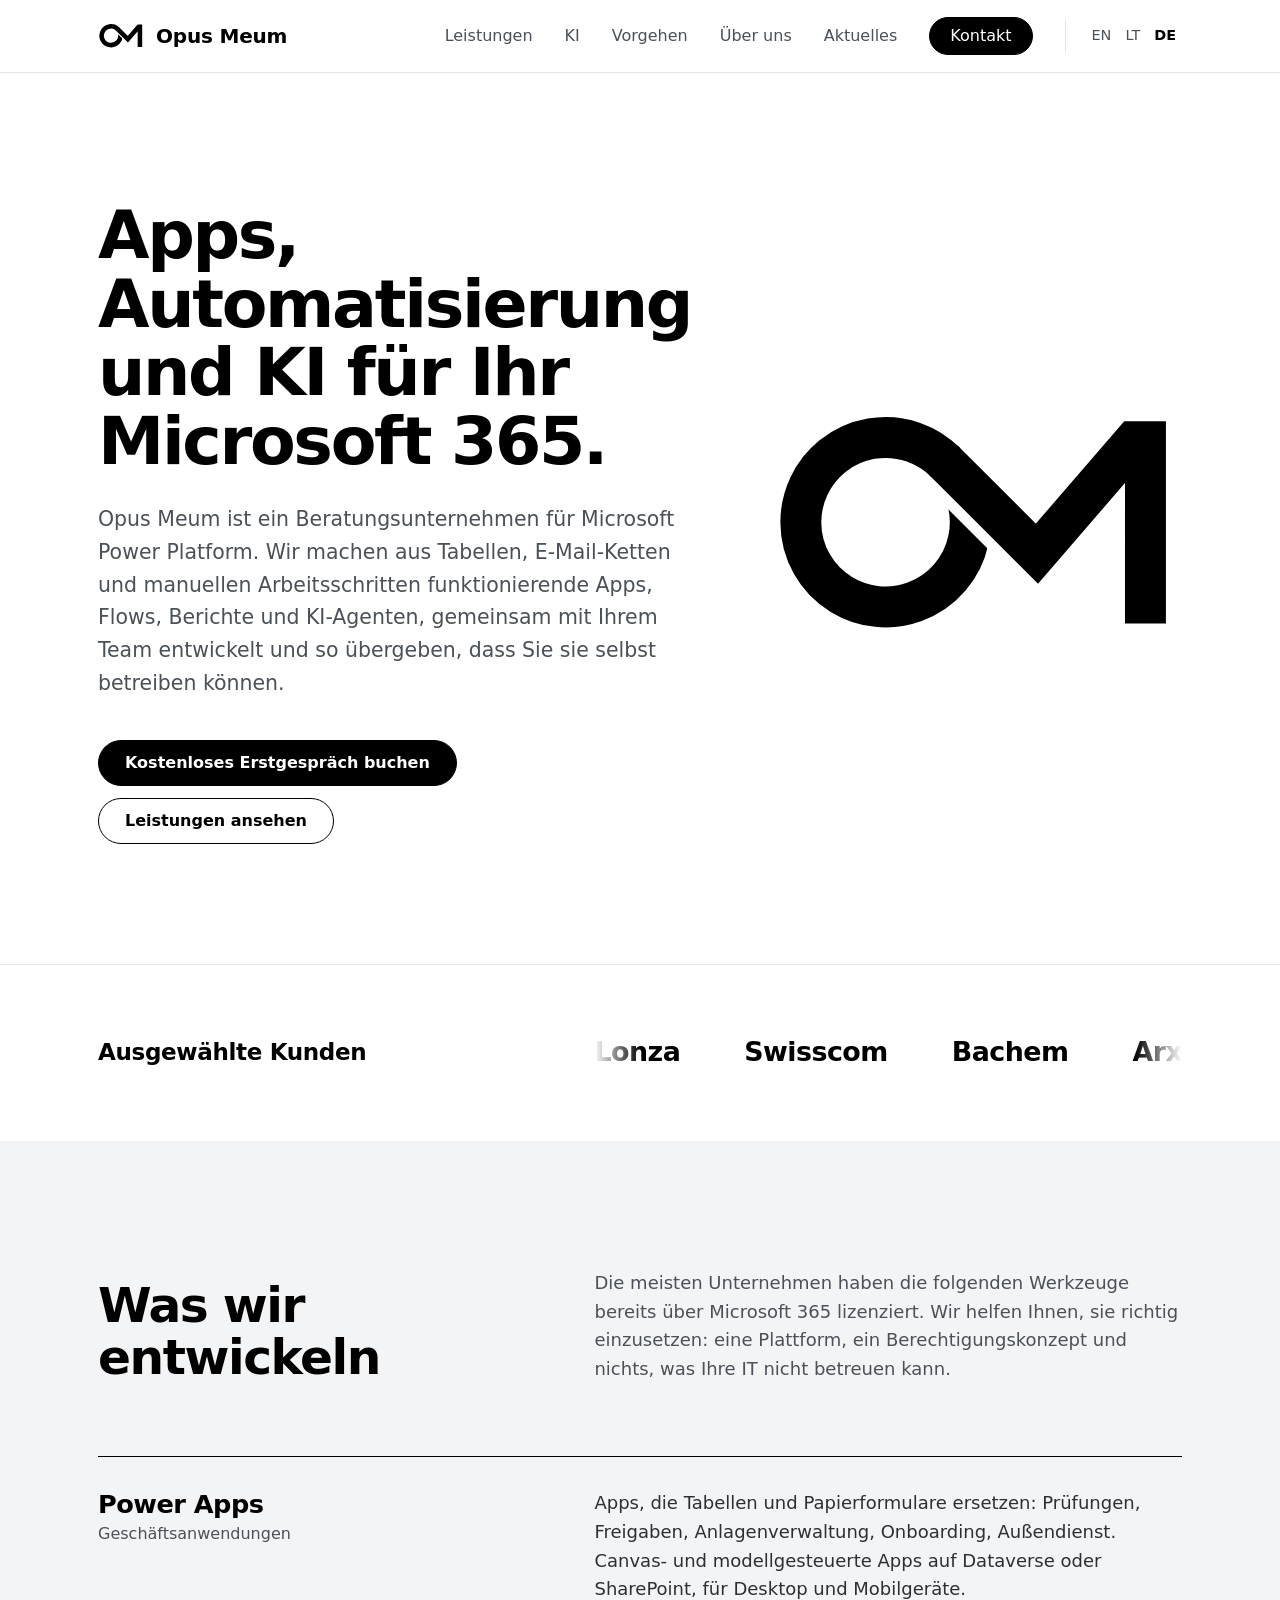
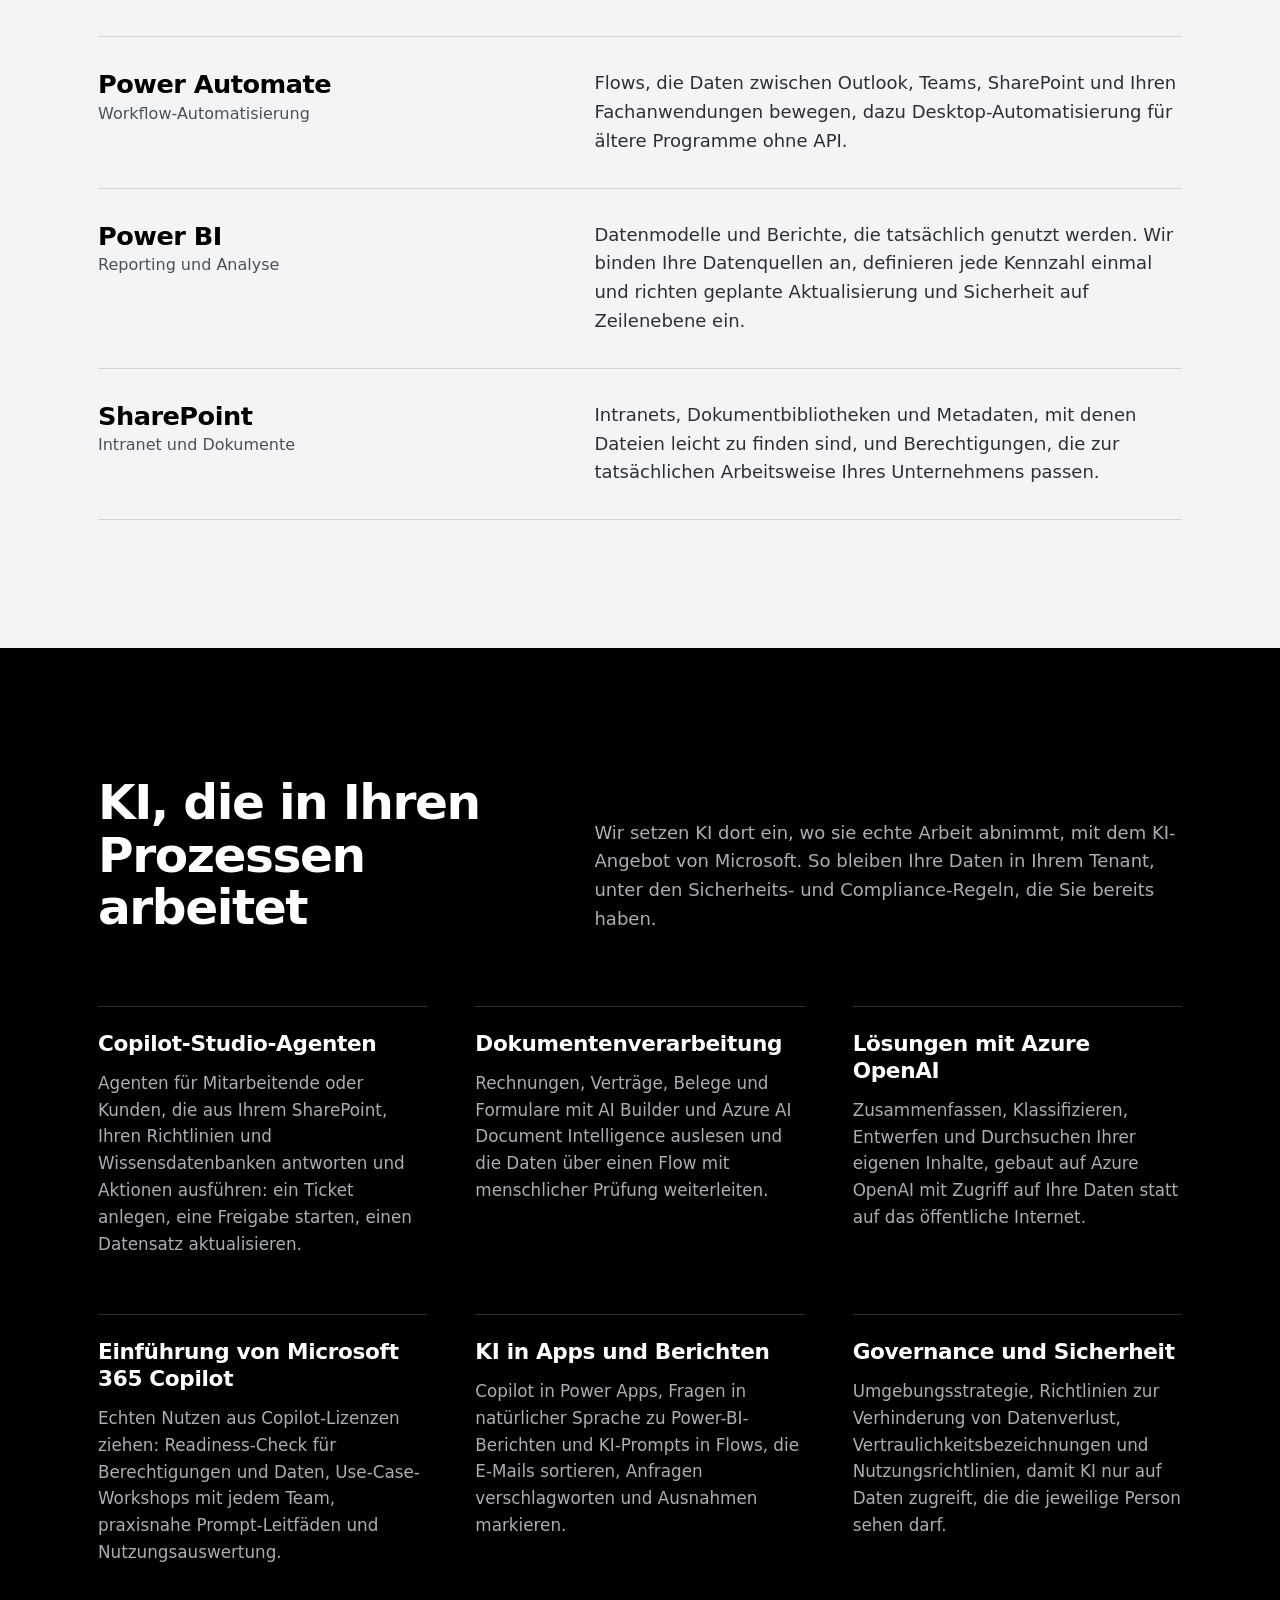
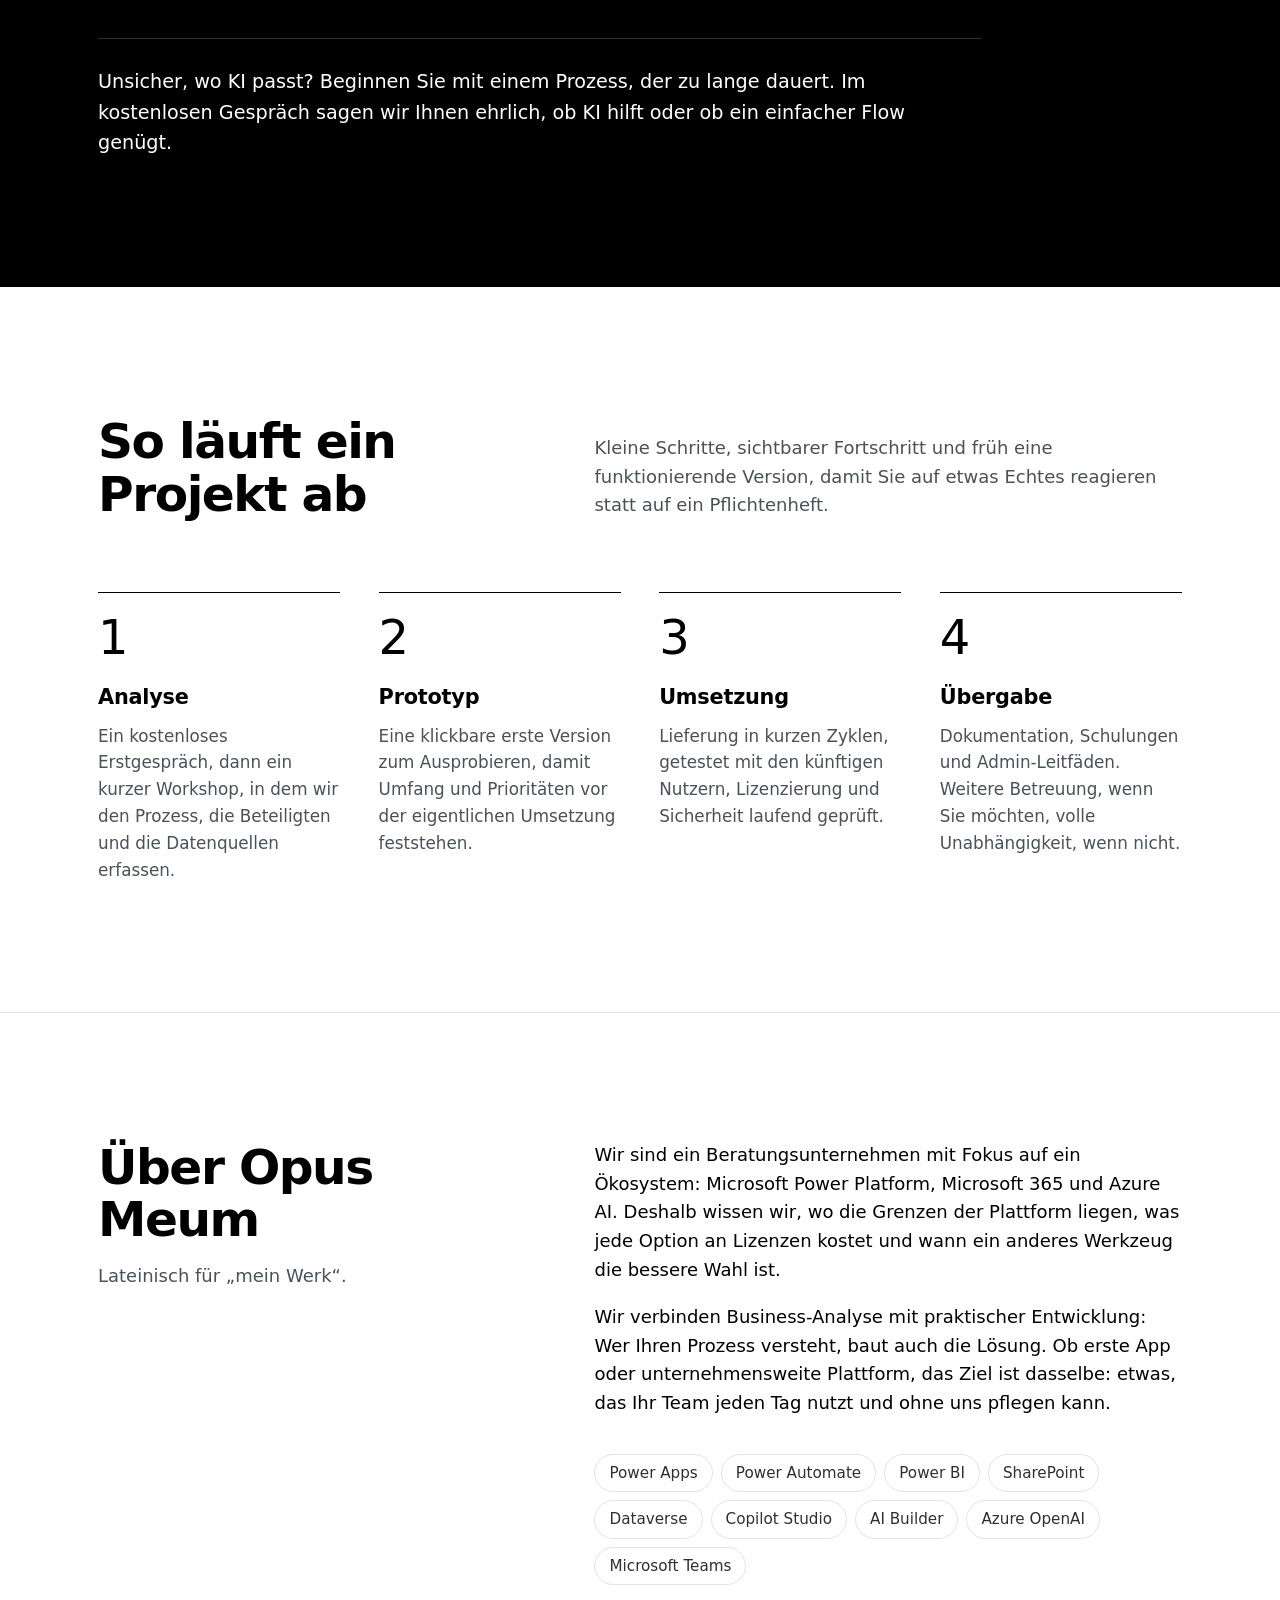
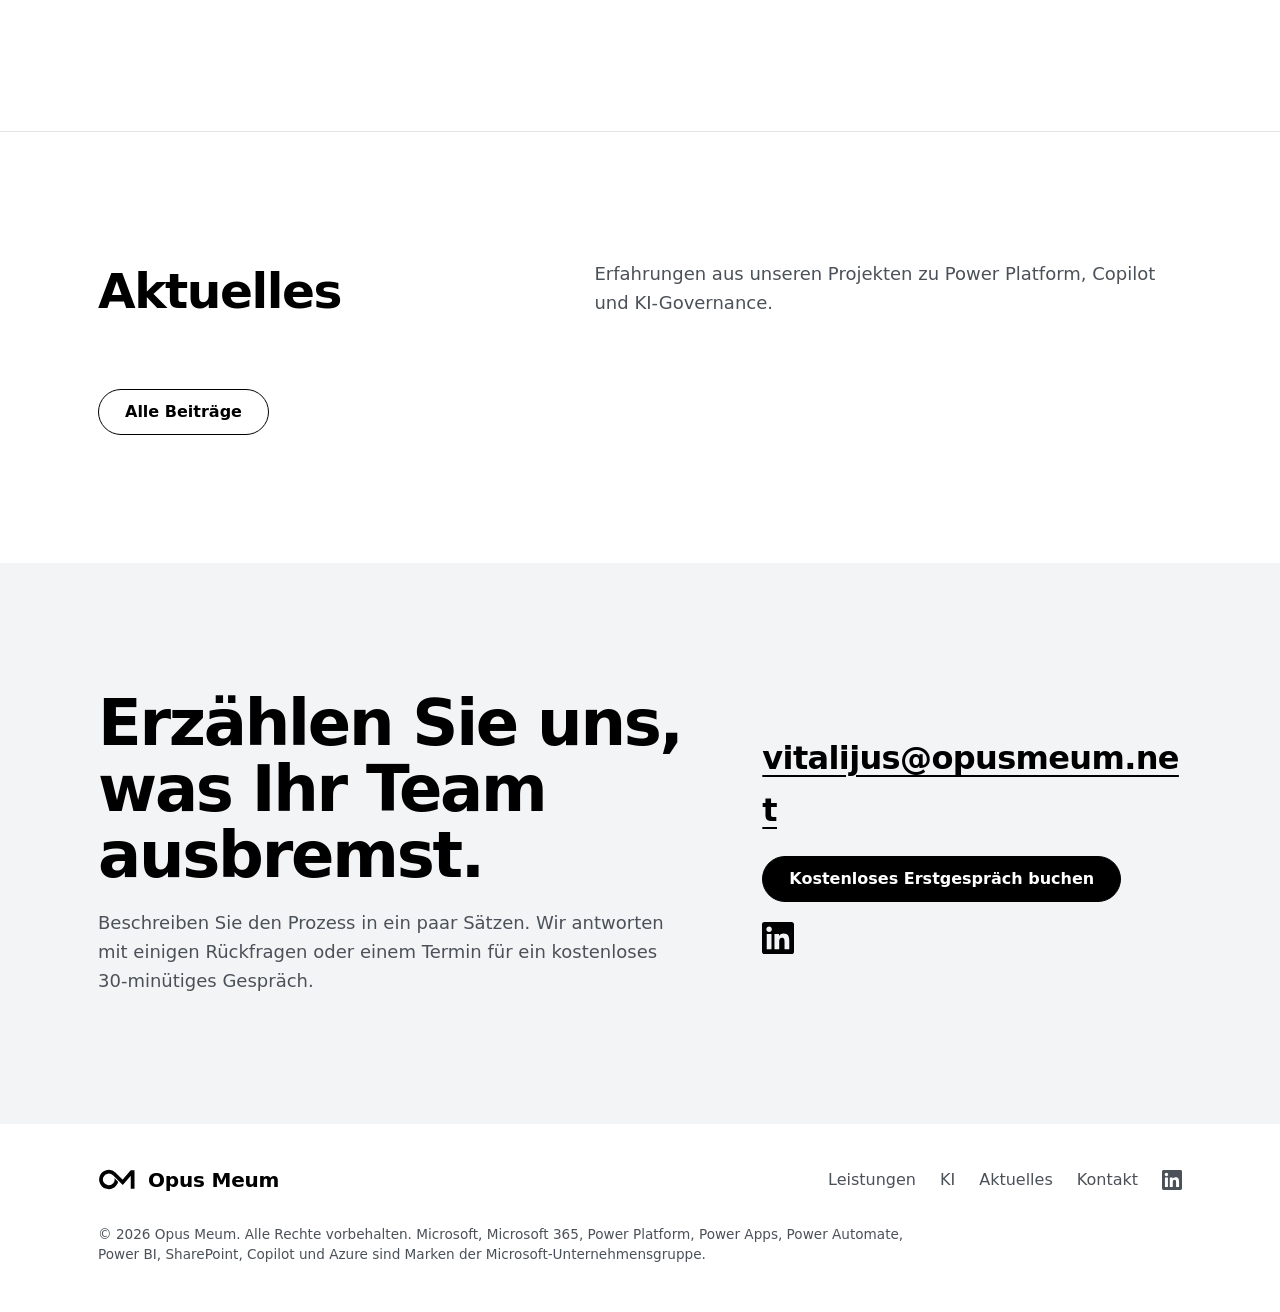
==== de/index.html @ 140eca8e "Add Aryzta and Pharvaris to clients, bolder clients heading Co-Authored-By: Claude Opus 5.5 <noreply" ====
<!DOCTYPE html>
<html lang="de">
<head>
  <meta charset="UTF-8">
  <meta name="viewport" content="width=device-width, initial-scale=1">
  <meta http-equiv="Content-Security-Policy" content="default-src 'none'; script-src 'self'; style-src 'self' https://fonts.googleapis.com; font-src https://fonts.gstatic.com; img-src 'self'; base-uri 'none'; form-action 'none'; upgrade-insecure-requests">
  <meta name="referrer" content="strict-origin-when-cross-origin">
  <title>Opus Meum | Power Platform- und KI-Beratung</title>
  <meta name="description" content="Opus Meum entwickelt Business-Apps, Automatisierungen, Reporting und KI-Agenten auf Basis von Microsoft Power Platform, Microsoft 365 und Azure AI.">
  <meta property="og:title" content="Opus Meum | Power Platform- und KI-Beratung">
  <meta property="og:description" content="Apps, Automatisierung und KI für Ihr Microsoft 365.">
  <meta property="og:type" content="website">
  <meta property="og:locale" content="de_DE">
  <meta property="og:url" content="https://opusmeum.net/de/">
  <meta name="theme-color" content="#ffffff">
  <link rel="canonical" href="https://opusmeum.net/de/">
  <link rel="alternate" hreflang="en" href="https://opusmeum.net/">
  <link rel="alternate" hreflang="lt" href="https://opusmeum.net/lt/">
  <link rel="alternate" hreflang="de" href="https://opusmeum.net/de/">
  <link rel="alternate" hreflang="x-default" href="https://opusmeum.net/">
  <link rel="icon" href="/favicon.svg" type="image/svg+xml">
  <script type="application/ld+json">{"@context":"https://schema.org","@type":"Organization","name":"Opus Meum","url":"https://opusmeum.net/","logo":"https://opusmeum.net/logo.svg","email":"vitalijus@opusmeum.net","sameAs":["https://www.linkedin.com/company/opus-meum/"]}</script>
  <link rel="preconnect" href="https://fonts.googleapis.com">
  <link rel="preconnect" href="https://fonts.gstatic.com" crossorigin>
  <link href="https://fonts.googleapis.com/css2?family=Urbanist:wght@400;500;600;700&display=swap" rel="stylesheet">
  <link rel="stylesheet" href="/styles.css">
  <script src="/main.js" defer></script>
</head>
<body>
  <a class="skip" href="#main">Zum Inhalt springen</a>

  <header class="site-header">
    <div class="wrap">
      <a class="brand" href="#top" aria-label="Opus Meum Startseite">
        <svg class="mark" viewBox="530 180 870 480" aria-hidden="true">
          <defs>
            <mask id="cut-h" maskUnits="userSpaceOnUse" x="500" y="150" width="1000" height="600">
              <rect x="500" y="150" width="1000" height="600" fill="#fff"/>
              <polygon points="876,360 1500,360 1500,900 1416,900" fill="#000"/>
            </mask>
            <clipPath id="top-h"><rect x="500" y="208" width="1000" height="600"/></clipPath>
          </defs>
          <path mask="url(#cut-h)" d="M 949.7 376.9 A 178 178 0 1 1 902.9 294.1"/>
          <path clip-path="url(#top-h)" stroke-miterlimit="10" d="M 897.9 289.1 L 1095 486 L 1323 222 L 1323 633"/>
        </svg>
        <span class="brand-name">Opus Meum</span>
      </a>
      <nav class="nav" aria-label="Hauptmenü">
        <a href="#services">Leistungen</a>
        <a href="#ai">KI</a>
        <a href="#approach">Vorgehen</a>
        <a href="#about">Über uns</a>
        <a href="#news">Aktuelles</a>
        <a class="btn btn-solid" href="#contact">Kontakt</a>
        <div class="lang" aria-label="Sprache">
          <a href="/" hreflang="en" lang="en" title="English">EN</a>
          <a href="/lt/" hreflang="lt" lang="lt" title="Lietuvių">LT</a>
          <a href="/de/" hreflang="de" lang="de" aria-current="true" title="Deutsch">DE</a>
        </div>
      </nav>
    </div>
  </header>

  <main id="main">
    <section class="hero" id="top">
      <div class="wrap">
        <div>
          <h1>Apps, Automatisierung und KI für Ihr Microsoft&nbsp;365.</h1>
          <p class="lede">Opus Meum ist ein Beratungsunternehmen für Microsoft Power Platform. Wir machen aus Tabellen, E-Mail-Ketten und manuellen Arbeitsschritten funktionierende Apps, Flows, Berichte und KI-Agenten, gemeinsam mit Ihrem Team entwickelt und so übergeben, dass Sie sie selbst betreiben können.</p>
          <div class="actions">
            <a class="btn btn-solid" href="#contact">Kostenloses Erstgespräch buchen</a>
            <a class="btn btn-line" href="#services">Leistungen ansehen</a>
          </div>
        </div>
        <div class="mark-wrap">
          <svg class="mark" viewBox="530 180 870 480" role="img" aria-label="Opus Meum logo">
            <defs>
              <mask id="cut-x" maskUnits="userSpaceOnUse" x="500" y="150" width="1000" height="600">
                <rect x="500" y="150" width="1000" height="600" fill="#fff"/>
                <polygon points="876,360 1500,360 1500,900 1416,900" fill="#000"/>
              </mask>
              <clipPath id="top-x"><rect x="500" y="208" width="1000" height="600"/></clipPath>
            </defs>
            <path class="o" pathLength="1" mask="url(#cut-x)" d="M 949.7 376.9 A 178 178 0 1 1 902.9 294.1"/>
            <path class="m" pathLength="1" clip-path="url(#top-x)" stroke-miterlimit="10" d="M 897.9 289.1 L 1095 486 L 1323 222 L 1323 633"/>
          </svg>
        </div>
      </div>
    </section>

    <section class="clients" id="clients" aria-labelledby="clients-title">
      <div class="wrap">
        <h2 id="clients-title">Ausgewählte Kunden</h2>
        <div class="marquee">
          <ul class="client-track">
            <li><span class="client-name">Lonza</span></li>
            <li><span class="client-name">Swisscom</span></li>
            <li><span class="client-name">Bachem</span></li>
            <li><span class="client-name">Arxada</span></li>
            <li><span class="client-name">ERNI Consulting</span></li>
            <li><span class="client-name">Aryzta</span></li>
            <li><span class="client-name">Pharvaris</span></li>
            <li aria-hidden="true"><span class="client-name">Lonza</span></li>
            <li aria-hidden="true"><span class="client-name">Swisscom</span></li>
            <li aria-hidden="true"><span class="client-name">Bachem</span></li>
            <li aria-hidden="true"><span class="client-name">Arxada</span></li>
            <li aria-hidden="true"><span class="client-name">ERNI Consulting</span></li>
            <li aria-hidden="true"><span class="client-name">Aryzta</span></li>
            <li aria-hidden="true"><span class="client-name">Pharvaris</span></li>
          </ul>
          <ul class="client-track client-track-dup" aria-hidden="true">
            <li><span class="client-name">Lonza</span></li>
            <li><span class="client-name">Swisscom</span></li>
            <li><span class="client-name">Bachem</span></li>
            <li><span class="client-name">Arxada</span></li>
            <li><span class="client-name">ERNI Consulting</span></li>
            <li><span class="client-name">Aryzta</span></li>
            <li><span class="client-name">Pharvaris</span></li>
            <li><span class="client-name">Lonza</span></li>
            <li><span class="client-name">Swisscom</span></li>
            <li><span class="client-name">Bachem</span></li>
            <li><span class="client-name">Arxada</span></li>
            <li><span class="client-name">ERNI Consulting</span></li>
            <li><span class="client-name">Aryzta</span></li>
            <li><span class="client-name">Pharvaris</span></li>
          </ul>
        </div>
      </div>
    </section>

    <section class="services" id="services">
      <div class="wrap">
        <div class="section-head">
          <h2>Was wir entwickeln</h2>
          <p>Die meisten Unternehmen haben die folgenden Werkzeuge bereits über Microsoft 365 lizenziert. Wir helfen Ihnen, sie richtig einzusetzen: eine Plattform, ein Berechtigungskonzept und nichts, was Ihre IT nicht betreuen kann.</p>
        </div>
        <ul class="service-list">
          <li>
            <h3>Power Apps<span>Geschäftsanwendungen</span></h3>
            <p>Apps, die Tabellen und Papierformulare ersetzen: Prüfungen, Freigaben, Anlagenverwaltung, Onboarding, Außendienst. Canvas- und modellgesteuerte Apps auf Dataverse oder SharePoint, für Desktop und Mobilgeräte.</p>
          </li>
          <li>
            <h3>Power Automate<span>Workflow-Automatisierung</span></h3>
            <p>Flows, die Daten zwischen Outlook, Teams, SharePoint und Ihren Fachanwendungen bewegen, dazu Desktop-Automatisierung für ältere Programme ohne API.</p>
          </li>
          <li>
            <h3>Power BI<span>Reporting und Analyse</span></h3>
            <p>Datenmodelle und Berichte, die tatsächlich genutzt werden. Wir binden Ihre Datenquellen an, definieren jede Kennzahl einmal und richten geplante Aktualisierung und Sicherheit auf Zeilenebene ein.</p>
          </li>
          <li>
            <h3>SharePoint<span>Intranet und Dokumente</span></h3>
            <p>Intranets, Dokumentbibliotheken und Metadaten, mit denen Dateien leicht zu finden sind, und Berechtigungen, die zur tatsächlichen Arbeitsweise Ihres Unternehmens passen.</p>
          </li>
        </ul>
      </div>
    </section>

    <section class="ai" id="ai">
      <div class="wrap">
        <div class="section-head">
          <h2>KI, die in Ihren Prozessen arbeitet</h2>
          <p>Wir setzen KI dort ein, wo sie echte Arbeit abnimmt, mit dem KI-Angebot von Microsoft. So bleiben Ihre Daten in Ihrem Tenant, unter den Sicherheits- und Compliance-Regeln, die Sie bereits haben.</p>
        </div>
        <div class="ai-grid">
          <div class="ai-item">
            <h3>Copilot-Studio-Agenten</h3>
            <p>Agenten für Mitarbeitende oder Kunden, die aus Ihrem SharePoint, Ihren Richtlinien und Wissensdatenbanken antworten und Aktionen ausführen: ein Ticket anlegen, eine Freigabe starten, einen Datensatz aktualisieren.</p>
          </div>
          <div class="ai-item">
            <h3>Dokumentenverarbeitung</h3>
            <p>Rechnungen, Verträge, Belege und Formulare mit AI Builder und Azure AI Document Intelligence auslesen und die Daten über einen Flow mit menschlicher Prüfung weiterleiten.</p>
          </div>
          <div class="ai-item">
            <h3>Lösungen mit Azure OpenAI</h3>
            <p>Zusammenfassen, Klassifizieren, Entwerfen und Durchsuchen Ihrer eigenen Inhalte, gebaut auf Azure OpenAI mit Zugriff auf Ihre Daten statt auf das öffentliche Internet.</p>
          </div>
          <div class="ai-item">
            <h3>Einführung von Microsoft 365 Copilot</h3>
            <p>Echten Nutzen aus Copilot-Lizenzen ziehen: Readiness-Check für Berechtigungen und Daten, Use-Case-Workshops mit jedem Team, praxisnahe Prompt-Leitfäden und Nutzungsauswertung.</p>
          </div>
          <div class="ai-item">
            <h3>KI in Apps und Berichten</h3>
            <p>Copilot in Power Apps, Fragen in natürlicher Sprache zu Power-BI-Berichten und KI-Prompts in Flows, die E-Mails sortieren, Anfragen verschlagworten und Ausnahmen markieren.</p>
          </div>
          <div class="ai-item">
            <h3>Governance und Sicherheit</h3>
            <p>Umgebungsstrategie, Richtlinien zur Verhinderung von Datenverlust, Vertraulichkeitsbezeichnungen und Nutzungsrichtlinien, damit KI nur auf Daten zugreift, die die jeweilige Person sehen darf.</p>
          </div>
        </div>
        <p class="ai-note">Unsicher, wo KI passt? Beginnen Sie mit einem Prozess, der zu lange dauert. Im kostenlosen Gespräch sagen wir Ihnen ehrlich, ob KI hilft oder ob ein einfacher Flow genügt.</p>
      </div>
    </section>

    <section class="approach" id="approach">
      <div class="wrap">
        <div class="section-head">
          <h2>So läuft ein Projekt ab</h2>
          <p>Kleine Schritte, sichtbarer Fortschritt und früh eine funktionierende Version, damit Sie auf etwas Echtes reagieren statt auf ein Pflichtenheft.</p>
        </div>
        <ol class="steps">
          <li>
            <h3>Analyse</h3>
            <p>Ein kostenloses Erstgespräch, dann ein kurzer Workshop, in dem wir den Prozess, die Beteiligten und die Datenquellen erfassen.</p>
          </li>
          <li>
            <h3>Prototyp</h3>
            <p>Eine klickbare erste Version zum Ausprobieren, damit Umfang und Prioritäten vor der eigentlichen Umsetzung feststehen.</p>
          </li>
          <li>
            <h3>Umsetzung</h3>
            <p>Lieferung in kurzen Zyklen, getestet mit den künftigen Nutzern, Lizenzierung und Sicherheit laufend geprüft.</p>
          </li>
          <li>
            <h3>Übergabe</h3>
            <p>Dokumentation, Schulungen und Admin-Leitfäden. Weitere Betreuung, wenn Sie möchten, volle Unabhängigkeit, wenn nicht.</p>
          </li>
        </ol>
      </div>
    </section>

    <section class="about" id="about">
      <div class="wrap about-body">
        <div>
          <h2>Über Opus Meum</h2>
          <p class="name">Lateinisch für &bdquo;mein Werk&ldquo;.</p>
        </div>
        <div class="text">
          <p>Wir sind ein Beratungsunternehmen mit Fokus auf ein Ökosystem: Microsoft Power Platform, Microsoft 365 und Azure AI. Deshalb wissen wir, wo die Grenzen der Plattform liegen, was jede Option an Lizenzen kostet und wann ein anderes Werkzeug die bessere Wahl ist.</p>
          <p>Wir verbinden Business-Analyse mit praktischer Entwicklung: Wer Ihren Prozess versteht, baut auch die Lösung. Ob erste App oder unternehmensweite Plattform, das Ziel ist dasselbe: etwas, das Ihr Team jeden Tag nutzt und ohne uns pflegen kann.</p>
          <ul class="stack" aria-label="Technologien, mit denen wir arbeiten">
            <li>Power Apps</li><li>Power Automate</li><li>Power BI</li><li>SharePoint</li><li>Dataverse</li><li>Copilot Studio</li><li>AI Builder</li><li>Azure OpenAI</li><li>Microsoft Teams</li>
          </ul>
        </div>
      </div>
    </section>

    <!-- news:section:start -->
    <section class="news" id="news">
      <div class="wrap">
        <div class="section-head">
          <h2>Aktuelles</h2>
          <p>Erfahrungen aus unseren Projekten zu Power Platform, Copilot und KI-Governance.</p>
        </div>
        <!-- news:latest -->
        <p class="news-more"><a class="btn btn-line" href="/de/news/">Alle Beiträge</a></p>
      </div>
    </section>
    <!-- news:section:end -->

    <section class="contact" id="contact">
      <div class="wrap">
        <div>
          <h2>Erzählen Sie uns, was Ihr Team ausbremst.</h2>
          <p>Beschreiben Sie den Prozess in ein paar Sätzen. Wir antworten mit einigen Rückfragen oder einem Termin für ein kostenloses 30-minütiges Gespräch.</p>
        </div>
        <div class="contact-card">
          <a class="email" href="mailto:vitalijus@opusmeum.net?subject=Anfrage%20Erstgespr%C3%A4ch">vitalijus@opusmeum.net</a>
          <a class="btn btn-solid" href="mailto:vitalijus@opusmeum.net?subject=Anfrage%20Erstgespr%C3%A4ch">Kostenloses Erstgespräch buchen</a>
          <a class="social" href="https://www.linkedin.com/company/opus-meum/" target="_blank" rel="noopener" aria-label="LinkedIn" title="LinkedIn"><svg viewBox="0 0 24 24" width="24" height="24" aria-hidden="true" focusable="false"><path fill="currentColor" d="M20.447 20.452h-3.554v-5.569c0-1.328-.027-3.037-1.852-3.037-1.853 0-2.136 1.445-2.136 2.939v5.667H9.351V9h3.414v1.561h.046c.477-.9 1.637-1.85 3.37-1.85 3.601 0 4.267 2.37 4.267 5.455v6.286zM5.337 7.433c-1.144 0-2.063-.926-2.063-2.065 0-1.138.92-2.063 2.063-2.063 1.14 0 2.064.925 2.064 2.063 0 1.139-.925 2.065-2.064 2.065zm1.782 13.019H3.555V9h3.564v11.452zM22.225 0H1.771C.792 0 0 .774 0 1.729v20.542C0 23.227.792 24 1.771 24h20.451C23.2 24 24 23.227 24 22.271V1.729C24 .774 23.2 0 22.222 0h.003z"/></svg></a>
        </div>
      </div>
    </section>
  </main>

  <footer class="site-footer">
    <div class="wrap">
      <div class="top">
        <a class="brand" href="#top" aria-label="Opus Meum Startseite">
          <svg class="mark" viewBox="530 180 870 480" aria-hidden="true">
            <defs>
              <mask id="cut-f" maskUnits="userSpaceOnUse" x="500" y="150" width="1000" height="600">
                <rect x="500" y="150" width="1000" height="600" fill="#fff"/>
                <polygon points="876,360 1500,360 1500,900 1416,900" fill="#000"/>
              </mask>
              <clipPath id="top-f"><rect x="500" y="208" width="1000" height="600"/></clipPath>
            </defs>
            <path mask="url(#cut-f)" d="M 949.7 376.9 A 178 178 0 1 1 902.9 294.1"/>
            <path clip-path="url(#top-f)" stroke-miterlimit="10" d="M 897.9 289.1 L 1095 486 L 1323 222 L 1323 633"/>
          </svg>
          Opus Meum
        </a>
        <nav class="foot-links" aria-label="Fußzeile">
          <a href="#services">Leistungen</a>
          <a href="#ai">KI</a>
          <a href="#news">Aktuelles</a>
          <a href="#contact">Kontakt</a>
          <a class="foot-icon" href="https://www.linkedin.com/company/opus-meum/" target="_blank" rel="noopener" aria-label="LinkedIn" title="LinkedIn"><svg viewBox="0 0 24 24" width="24" height="24" aria-hidden="true" focusable="false"><path fill="currentColor" d="M20.447 20.452h-3.554v-5.569c0-1.328-.027-3.037-1.852-3.037-1.853 0-2.136 1.445-2.136 2.939v5.667H9.351V9h3.414v1.561h.046c.477-.9 1.637-1.85 3.37-1.85 3.601 0 4.267 2.37 4.267 5.455v6.286zM5.337 7.433c-1.144 0-2.063-.926-2.063-2.065 0-1.138.92-2.063 2.063-2.063 1.14 0 2.064.925 2.064 2.063 0 1.139-.925 2.065-2.064 2.065zm1.782 13.019H3.555V9h3.564v11.452zM22.225 0H1.771C.792 0 0 .774 0 1.729v20.542C0 23.227.792 24 1.771 24h20.451C23.2 24 24 23.227 24 22.271V1.729C24 .774 23.2 0 22.222 0h.003z"/></svg></a>
        </nav>
      </div>
      <small>&copy; <span id="year">2026</span> Opus Meum. Alle Rechte vorbehalten. Microsoft, Microsoft 365, Power Platform, Power Apps, Power Automate, Power BI, SharePoint, Copilot und Azure sind Marken der Microsoft-Unternehmensgruppe.</small>
    </div>
  </footer>

</body>
</html>
---- styles.css ----
:root {
  --ink: #000000;
  --paper: #ffffff;
  --mist: #f3f4f6;
  --graphite: #4b5158;
  --rule: #e2e4e8;
  --night-muted: #a9aeb5;
  --night-rule: #2b2e33;
  --stroke: 86;
  --wrap: 1180px;
  --gutter: clamp(20px, 5vw, 48px);
}
*, *::before, *::after { box-sizing: border-box; }
html { scroll-behavior: smooth; scroll-padding-top: 88px; }
body {
  margin: 0;
  background: var(--paper);
  color: var(--ink);
  font-family: "Urbanist", system-ui, sans-serif;
  font-size: 1.125rem;
  line-height: 1.6;
  -webkit-font-smoothing: antialiased;
}
h1, h2, h3, p { margin: 0; }
a { color: inherit; }
:focus-visible { outline: 3px solid currentColor; outline-offset: 3px; border-radius: 2px; }
.wrap { max-width: var(--wrap); margin: 0 auto; padding: 0 var(--gutter); }
.skip { position: absolute; left: -9999px; }
.skip:focus { left: 16px; top: 16px; background: var(--ink); color: var(--paper); padding: 8px 14px; z-index: 100; }

/* Header */
.site-header {
  position: sticky; top: 0; z-index: 50;
  background: rgba(255,255,255,.92);
  backdrop-filter: saturate(160%) blur(10px);
  -webkit-backdrop-filter: saturate(160%) blur(10px);
  border-bottom: 1px solid var(--rule);
}
.site-header .wrap { display: flex; align-items: center; justify-content: space-between; height: 72px; }
.brand { display: flex; align-items: center; gap: 12px; text-decoration: none; font-weight: 600; font-size: 1.25rem; letter-spacing: -0.01em; white-space: nowrap; }
.brand svg { width: 46px; height: auto; display: block; }
.nav { display: flex; align-items: center; gap: 32px; }
.nav a { text-decoration: none; font-weight: 500; font-size: 1rem; color: var(--graphite); }
.nav a:hover { color: var(--ink); }
.lang { display: flex; gap: 2px; padding-left: 20px; border-left: 1px solid var(--rule); }
.nav .lang a { font-size: .9rem; padding: 4px 6px; border-radius: 4px; }
.nav .lang a[aria-current="true"] { color: var(--ink); font-weight: 700; }

.btn {
  display: inline-flex; align-items: center; justify-content: center;
  padding: 14px 26px; border-radius: 999px;
  font: 600 1rem/1 "Urbanist", system-ui, sans-serif;
  text-decoration: none; border: 1.5px solid var(--ink);
  transition: background-color .15s, color .15s;
}
.btn-solid { background: var(--ink); color: var(--paper); }
.btn-solid:hover { background: var(--paper); color: var(--ink); }
.btn-line { background: transparent; color: var(--ink); }
.btn-line:hover { background: var(--ink); color: var(--paper); }
.nav .btn { padding: 10px 20px; color: var(--paper); }
.nav .btn:hover { color: var(--ink); }

/* Hero */
.hero { padding: clamp(56px, 10vw, 128px) 0 clamp(64px, 10vw, 120px); }
.hero .wrap { display: grid; grid-template-columns: 7fr 5fr; gap: clamp(32px, 6vw, 80px); align-items: center; }
.hero h1 {
  font-size: clamp(2.5rem, 5.2vw, 4.4rem);
  line-height: 1.03; font-weight: 600; letter-spacing: -0.035em;
  max-width: 16ch;
}
.hero .lede { margin-top: 28px; font-size: clamp(1.125rem, 1.6vw, 1.3rem); color: var(--graphite); max-width: 36em; }
.hero .actions { margin-top: 40px; display: flex; flex-wrap: wrap; gap: 12px; }
.mark { width: 100%; height: auto; display: block; }
.mark path { fill: none; stroke: var(--ink); stroke-width: var(--stroke); }
.hero .mark path { stroke-dasharray: 1; stroke-dashoffset: 0; }
@media (prefers-reduced-motion: no-preference) {
  .hero .mark .o { stroke-dashoffset: 1; animation: draw 1.1s cubic-bezier(.65,0,.35,1) .15s forwards; }
  .hero .mark .m { stroke-dashoffset: 1; animation: draw .9s cubic-bezier(.65,0,.35,1) 1.2s forwards; }
}
@keyframes draw { to { stroke-dashoffset: 0; } }

/* Sections */
section { padding: clamp(72px, 10vw, 128px) 0; }
.section-head { display: grid; grid-template-columns: 5fr 7fr; gap: clamp(24px, 6vw, 80px); margin-bottom: clamp(40px, 6vw, 72px); align-items: end; }
.section-head h2 { font-size: clamp(2rem, 3.8vw, 3.1rem); line-height: 1.08; font-weight: 600; letter-spacing: -0.03em; }
.section-head p { color: var(--graphite); max-width: 36em; }

/* Clients */
.clients { padding: clamp(40px, 6vw, 64px) 0; border-top: 1px solid var(--rule); overflow: hidden; }
.clients .wrap { display: grid; grid-template-columns: 5fr 7fr; gap: clamp(16px, 6vw, 80px); align-items: center; }
.clients h2 { font-size: clamp(1.25rem, 1.8vw, 1.5rem); font-weight: 700; color: var(--ink); letter-spacing: -0.015em; }
.marquee {
  display: flex; min-width: 0; overflow: hidden;
  -webkit-mask-image: linear-gradient(90deg, transparent, #000 8%, #000 92%, transparent);
  mask-image: linear-gradient(90deg, transparent, #000 8%, #000 92%, transparent);
}
.client-track { list-style: none; margin: 0; padding: 0; display: flex; flex: none; align-items: center; gap: clamp(40px, 5vw, 72px); padding-right: clamp(40px, 5vw, 72px); }
.client-track li { flex: none; display: flex; align-items: center; height: 48px; }
.client-name { font-size: clamp(1.35rem, 2.1vw, 1.75rem); font-weight: 600; letter-spacing: -0.02em; line-height: 1; color: var(--ink); white-space: nowrap; }
.client-track img { display: block; height: 32px; width: auto; max-width: 170px; object-fit: contain; filter: grayscale(1); }
@media (prefers-reduced-motion: no-preference) {
  .client-track { animation: marquee 36s linear infinite; }
  .marquee:hover .client-track, .marquee:focus-within .client-track { animation-play-state: paused; }
}
@keyframes marquee { to { transform: translateX(-100%); } }
@media (prefers-reduced-motion: reduce) {
  .marquee { display: block; -webkit-mask-image: none; mask-image: none; }
  .client-track { flex-wrap: wrap; row-gap: 8px; padding-right: 0; }
  .client-track li[aria-hidden="true"], .client-track-dup { display: none; }
}

/* Platform services */
.services { background: var(--mist); }
.service-list { list-style: none; margin: 0; padding: 0; border-top: 1px solid var(--ink); }
.service-list li {
  display: grid; grid-template-columns: 5fr 7fr; gap: clamp(12px, 6vw, 80px);
  padding: 32px 0; border-bottom: 1px solid #d4d7dc;
}
.service-list h3 { font-size: 1.6rem; font-weight: 600; letter-spacing: -0.02em; line-height: 1.2; }
.service-list h3 span { display: block; font-size: 1rem; font-weight: 500; color: var(--graphite); letter-spacing: 0; margin-top: 4px; }
.service-list p { color: #2c3035; max-width: 38em; }

/* AI */
.ai { background: var(--ink); color: var(--paper); }
.ai .section-head p { color: var(--night-muted); }
.ai-grid { display: grid; grid-template-columns: repeat(3, 1fr); gap: 56px clamp(24px, 4vw, 48px); }
.ai-item { border-top: 1px solid var(--night-rule); padding-top: 24px; }
.ai-item h3 { font-size: 1.35rem; font-weight: 600; letter-spacing: -0.015em; line-height: 1.25; margin-bottom: 12px; }
.ai-item p { color: var(--night-muted); font-size: 1.05rem; }
.ai-note { margin-top: clamp(48px, 6vw, 72px); padding-top: 28px; border-top: 1px solid var(--night-rule); color: var(--paper); font-size: 1.2rem; max-width: 46em; }

/* Approach */
.steps { list-style: none; margin: 0; padding: 0; display: grid; grid-template-columns: repeat(4, 1fr); gap: clamp(24px, 3vw, 40px); counter-reset: step; }
.steps li { counter-increment: step; border-top: 1px solid var(--ink); padding-top: 20px; }
.steps li::before { content: counter(step); display: block; font-size: 3rem; font-weight: 300; line-height: 1; margin-bottom: 20px; letter-spacing: -0.04em; }
.steps h3 { font-size: 1.3rem; font-weight: 600; margin-bottom: 8px; letter-spacing: -0.01em; }
.steps p { color: var(--graphite); font-size: 1.05rem; }

/* About */
.about { border-top: 1px solid var(--rule); }
.about-body { display: grid; grid-template-columns: 5fr 7fr; gap: clamp(24px, 6vw, 80px); }
.about-body h2 { font-size: clamp(2rem, 3.8vw, 3.1rem); line-height: 1.08; font-weight: 600; letter-spacing: -0.03em; }
.about-body .name { margin-top: 16px; color: var(--graphite); }
.about-body .text p + p { margin-top: 1em; }
.about-body .text p { max-width: 38em; }
.stack { margin-top: 36px; display: flex; flex-wrap: wrap; gap: 8px; list-style: none; padding: 0; }
.stack li { border: 1px solid var(--rule); border-radius: 999px; padding: 6px 14px; font-size: .95rem; font-weight: 500; color: #2c3035; }

/* Contact */
.contact { background: var(--mist); }
.contact .wrap { display: grid; grid-template-columns: 7fr 5fr; gap: clamp(32px, 6vw, 80px); align-items: center; }
.contact h2 { font-size: clamp(2.4rem, 5vw, 4rem); line-height: 1.03; font-weight: 600; letter-spacing: -0.035em; max-width: 14ch; }
.contact p { margin-top: 20px; color: var(--graphite); max-width: 32em; }
.contact-card { display: flex; flex-direction: column; gap: 20px; align-items: flex-start; }
.email { font-size: clamp(1.4rem, 2.6vw, 2rem); font-weight: 600; letter-spacing: -0.02em; text-decoration-thickness: 2px; text-underline-offset: 6px; word-break: break-all; }

/* News */
.news { border-top: 1px solid var(--rule); }
.news-list { list-style: none; margin: 0; padding: 0; border-top: 1px solid var(--ink); }
.news-list li { border-bottom: 1px solid var(--rule); }
.news-item { display: grid; grid-template-columns: 5fr 7fr; gap: clamp(12px, 6vw, 80px); padding: 32px 0; text-decoration: none; }
.news-meta { display: flex; flex-direction: column; gap: 14px; }
.news-meta img { width: 100%; max-width: 360px; height: auto; display: block; border-radius: 8px; background: var(--mist); }
.news-item time { color: var(--graphite); font-size: 1rem; font-weight: 500; padding-top: 4px; }
.news-item h2, .news-item h3 { font-size: 1.6rem; font-weight: 600; letter-spacing: -0.02em; line-height: 1.2; margin: 0 0 10px; text-decoration: underline; text-decoration-color: transparent; text-underline-offset: 5px; text-decoration-thickness: 2px; transition: text-decoration-color .15s; }
.news-item:hover h2, .news-item:hover h3 { text-decoration-color: currentColor; }
.news-summary { display: block; color: var(--graphite); max-width: 38em; }
.news-more { margin-top: 40px; }

/* Archive and post pages */
.page-head { padding-bottom: 0; }
.page-head h1 { font-size: clamp(2.6rem, 5.6vw, 4.5rem); line-height: 1.03; font-weight: 600; letter-spacing: -0.035em; }
.page-head p { margin-top: 20px; color: var(--graphite); max-width: 36em; }
.news-archive { border-top: 0; padding-top: clamp(40px, 6vw, 64px); }
.post { padding: clamp(48px, 8vw, 96px) 0 clamp(72px, 10vw, 128px); }
.post .wrap { max-width: calc(46rem + 2 * var(--gutter)); }
.post-crumb { margin-bottom: 40px; }
.post-crumb a { color: var(--graphite); font-weight: 500; text-underline-offset: 4px; }
.post-crumb a:hover { color: var(--ink); }
.post-head { padding-bottom: 40px; margin-bottom: 40px; border-bottom: 1px solid var(--ink); }
.post-cover { margin: 0 0 48px; }
.post-cover img { width: 100%; height: auto; display: block; border-radius: 12px; background: var(--mist); }
.post-head time { color: var(--graphite); font-weight: 500; }
.post-head h1 { margin-top: 12px; font-size: clamp(2.2rem, 4.6vw, 3.6rem); line-height: 1.06; font-weight: 600; letter-spacing: -0.03em; }
.post-lede { margin-top: 20px; font-size: clamp(1.15rem, 1.7vw, 1.35rem); color: var(--graphite); }
.post-body { font-size: 1.15rem; line-height: 1.7; }
.post-body > * + * { margin-top: 1.1em; }
.post-body h2 { margin-top: 2em; font-size: 1.75rem; line-height: 1.2; font-weight: 600; letter-spacing: -0.02em; }
.post-body h3 { margin-top: 1.6em; font-size: 1.3rem; font-weight: 600; }
.post-body ol, .post-body ul { padding-left: 1.4em; }
.post-body li + li { margin-top: .7em; }
.post-body li::marker { font-weight: 600; }
.post-body blockquote { margin-left: 0; padding-left: 20px; border-left: 3px solid var(--ink); }
.post-body a { text-underline-offset: 4px; }
.post-body img { max-width: 100%; height: auto; display: block; border-radius: 8px; }
.post-cta { margin-top: 64px; padding: 32px; background: var(--mist); border-radius: 12px; display: flex; flex-wrap: wrap; gap: 20px; align-items: center; justify-content: space-between; }
.post-cta p { font-size: 1.25rem; font-weight: 600; letter-spacing: -0.01em; max-width: 24em; }

/* Footer */
.site-footer { padding: 40px 0 48px; }
.site-footer .top { display: flex; justify-content: space-between; align-items: center; gap: 24px; flex-wrap: wrap; }
.site-footer .brand svg { width: 38px; }
.site-footer small { display: block; margin-top: 28px; color: var(--graphite); font-size: .85rem; line-height: 1.5; max-width: 60em; }
.social { display: inline-flex; color: var(--ink); transition: opacity .15s; }
.social svg { width: 32px; height: 32px; display: block; }
.social:hover { opacity: .65; }
.foot-links { display: flex; flex-wrap: wrap; align-items: center; gap: 24px; }
.foot-links .foot-icon { display: inline-flex; }
.foot-icon svg { width: 20px; height: 20px; display: block; }
.foot-links a { color: var(--graphite); text-decoration: none; font-size: 1rem; }
.foot-links a:hover { color: var(--ink); }

@media (max-width: 420px) {
  .site-header .brand-name { display: none; }
}
@media (max-width: 960px) {
  .ai-grid { grid-template-columns: repeat(2, 1fr); }
  .steps { grid-template-columns: repeat(2, 1fr); row-gap: 48px; }
}
@media (max-width: 760px) {
  .nav > a:not(.btn) { display: none; }
  .nav { gap: 10px; }
  .nav .btn { padding: 9px 16px; }
  .lang { padding-left: 0; border-left: 0; gap: 0; }
  .nav .lang a { padding: 4px 5px; }
  .brand { font-size: 1.05rem; gap: 10px; }
  .brand svg { width: 40px; }
  .hero .wrap, .contact .wrap, .section-head, .about-body, .service-list li, .clients .wrap { grid-template-columns: 1fr; }
  .hero .mark-wrap { order: -1; max-width: 220px; }
  .service-list li { gap: 10px; padding: 26px 0; }
  .news-item { grid-template-columns: 1fr; gap: 14px; padding: 26px 0; }
  .news-meta img { max-width: none; }
  .post-cta { padding: 24px; }
  .ai-grid, .steps { grid-template-columns: 1fr; }
  .ai-grid { gap: 40px; }
}
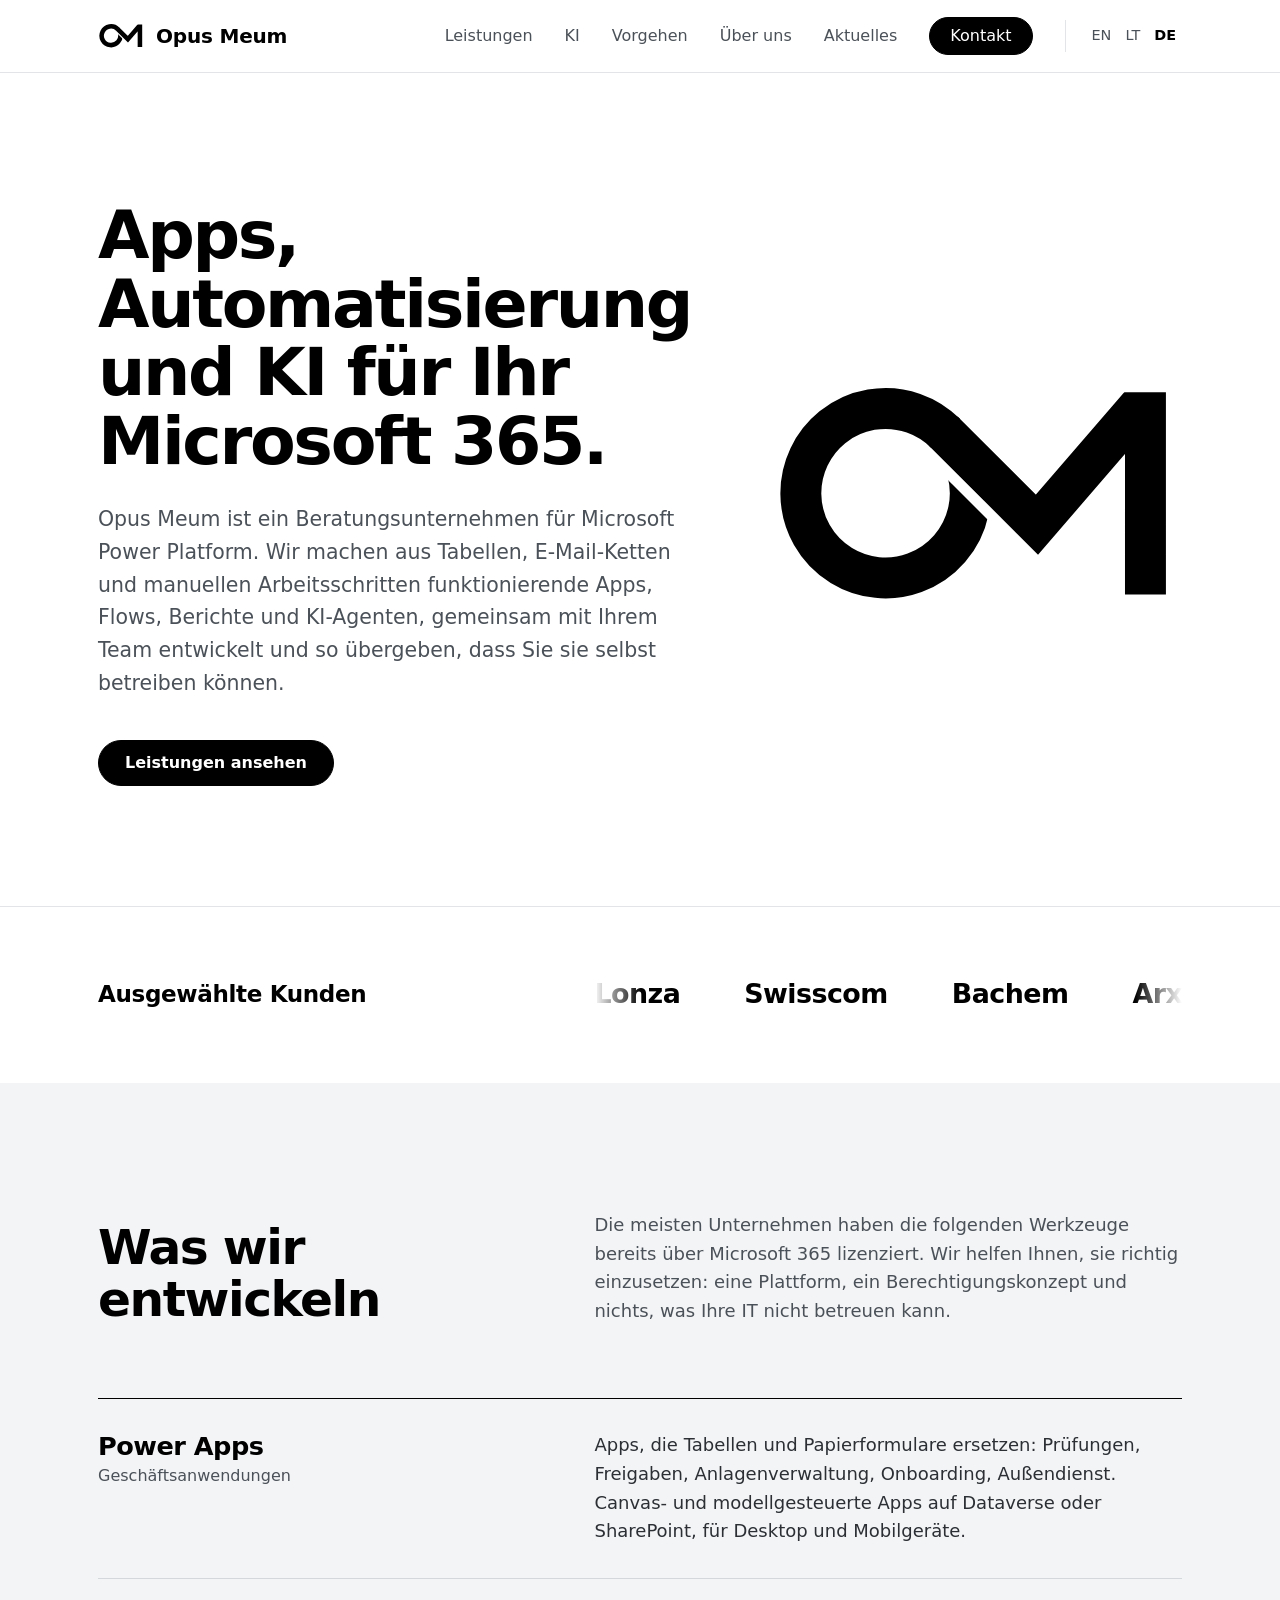
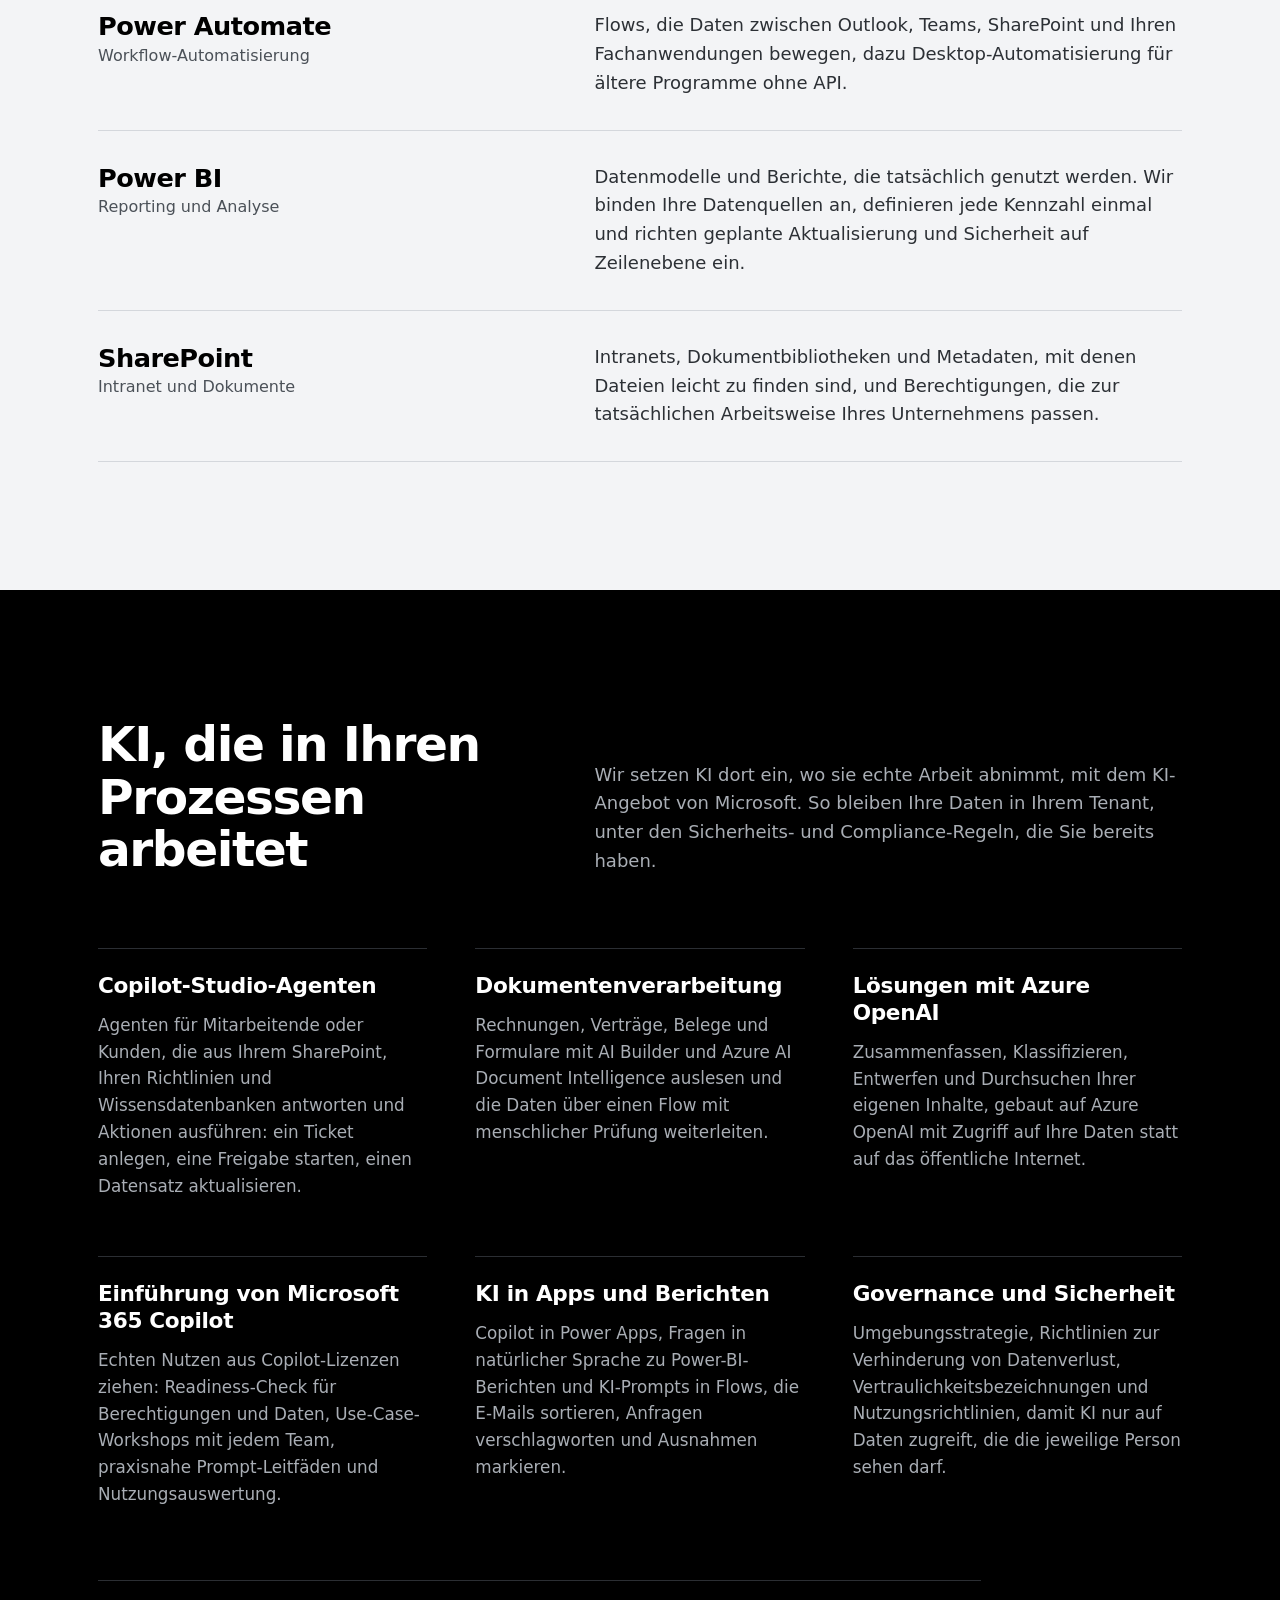
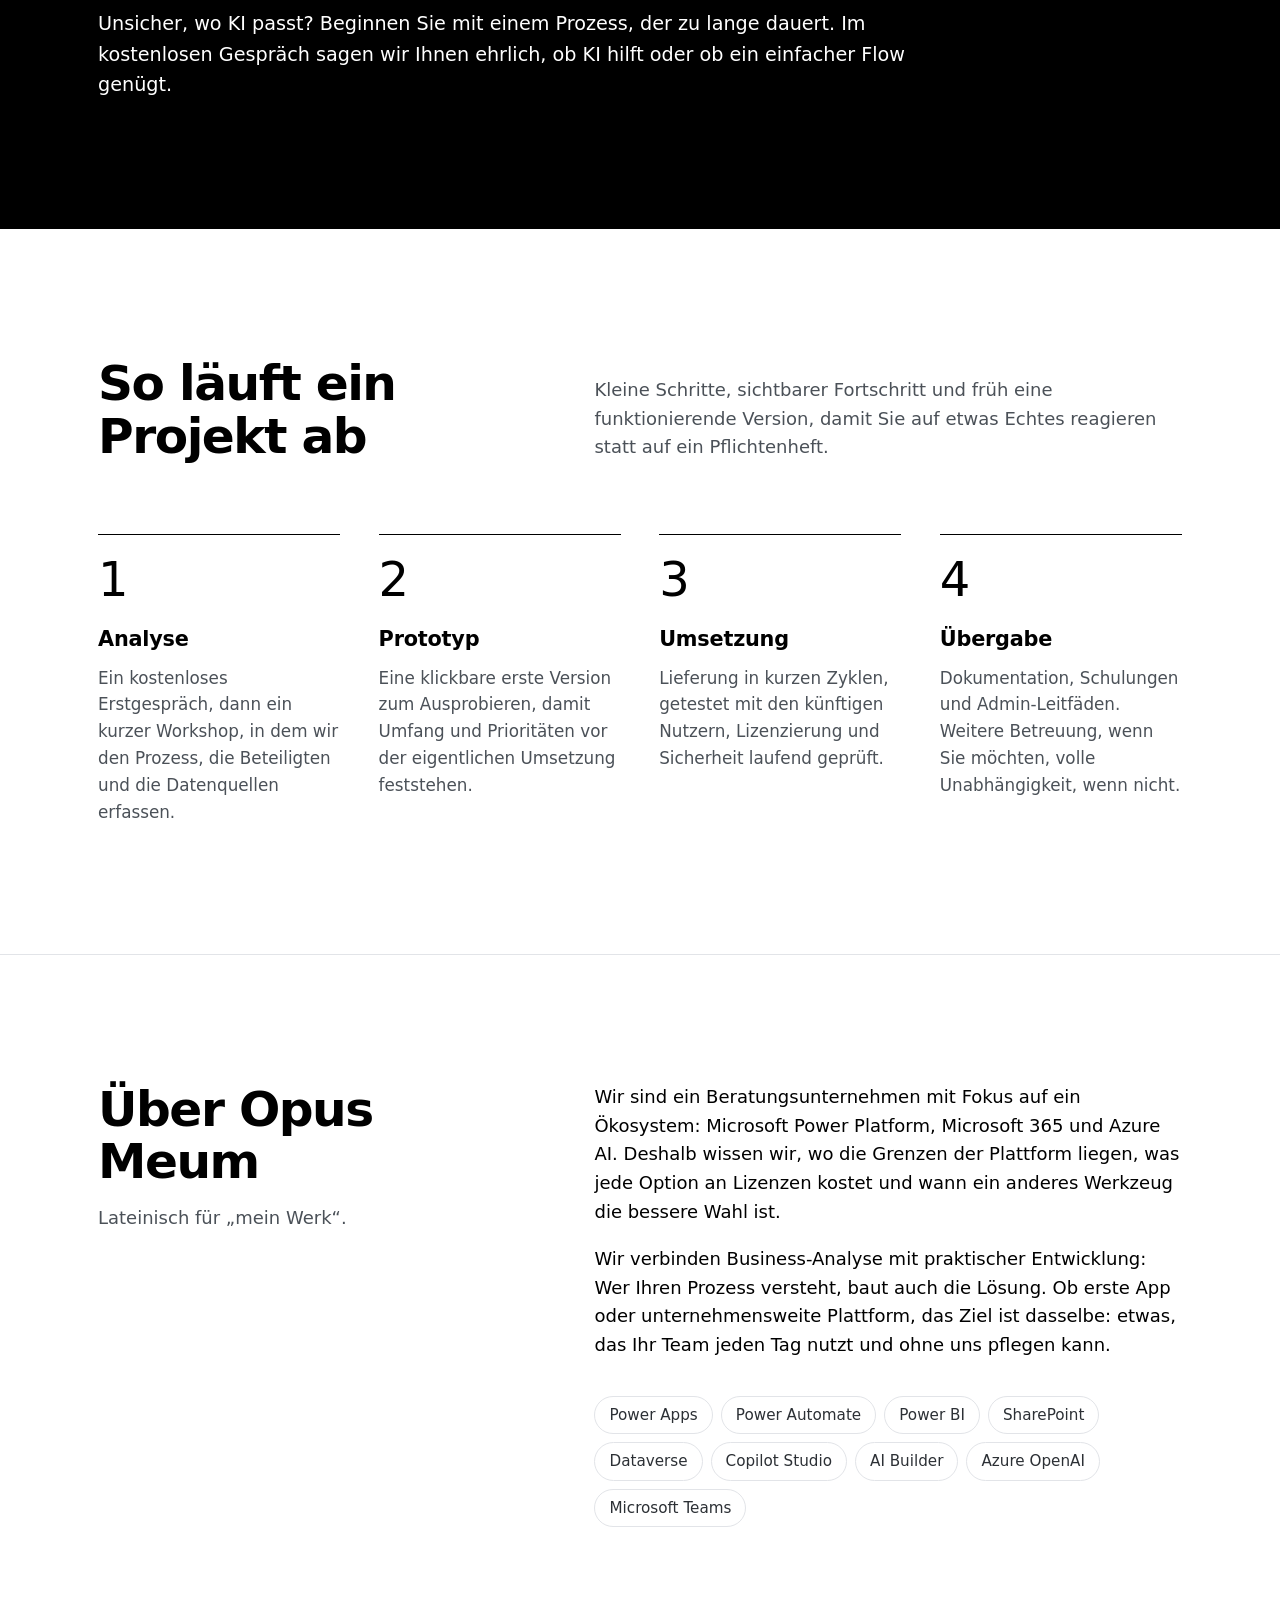
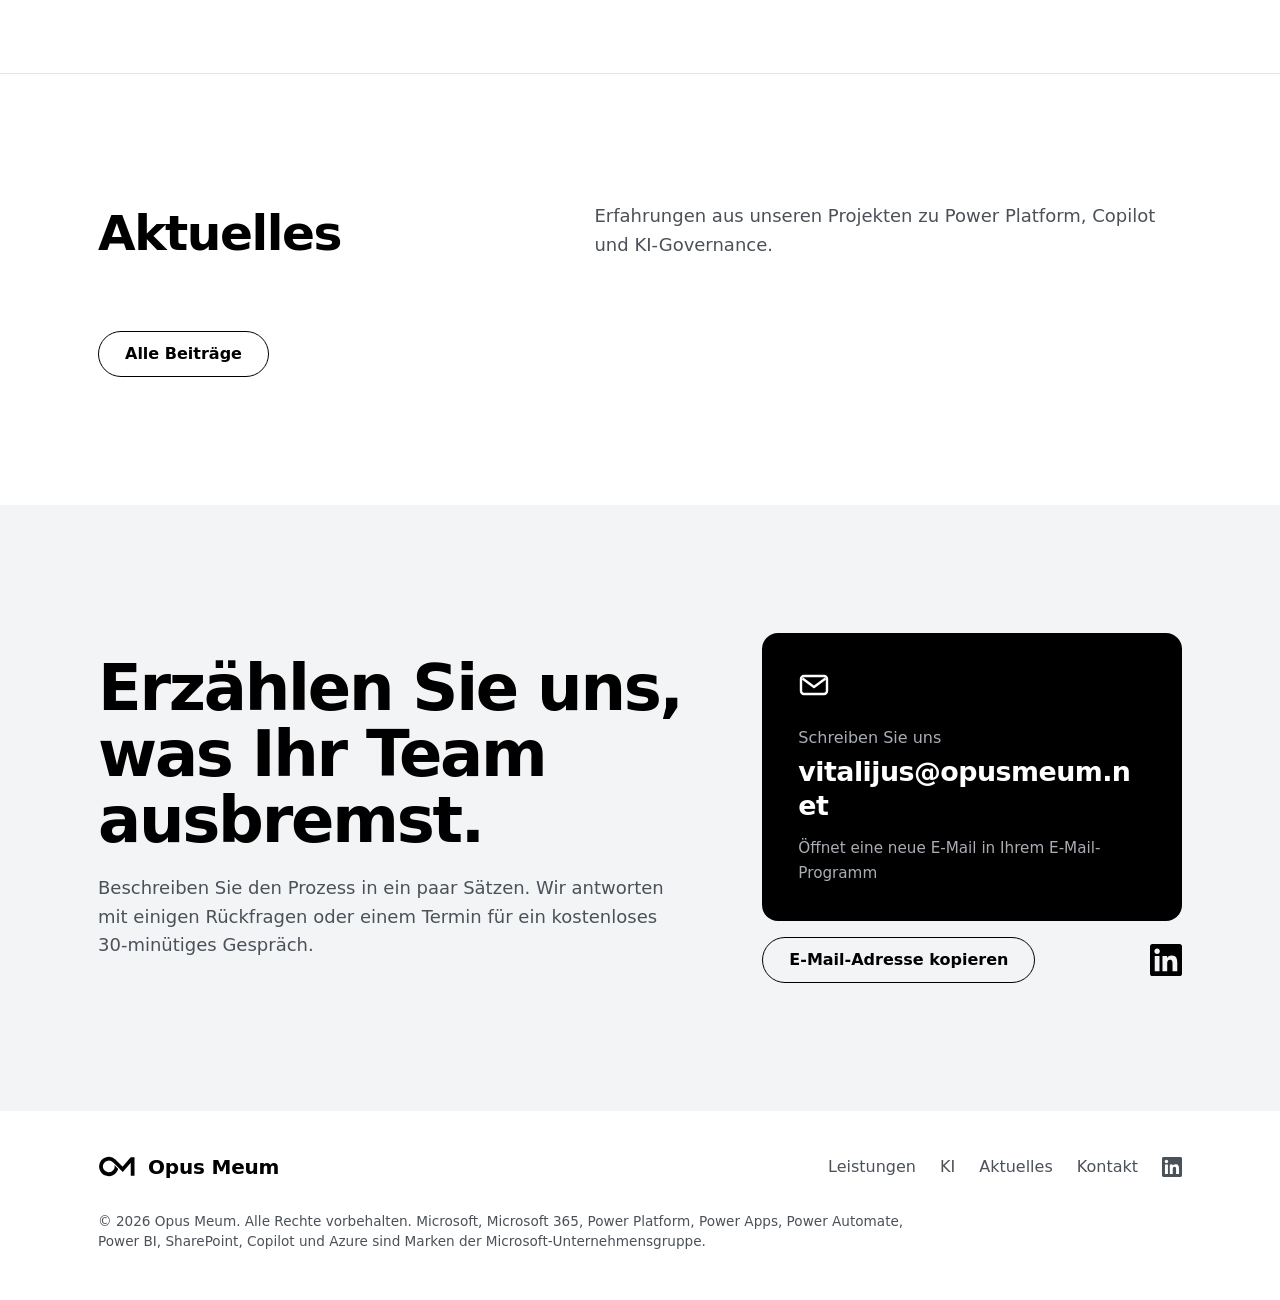
==== commit 4e3bea3a: "Replace consultation buttons with a clickable email card - Remove 'Book a free consultation' from he" ====
--- a/de/index.html
+++ b/de/index.html
@@ -68,8 +68,7 @@
           <h1>Apps, Automatisierung und KI für Ihr Microsoft&nbsp;365.</h1>
           <p class="lede">Opus Meum ist ein Beratungsunternehmen für Microsoft Power Platform. Wir machen aus Tabellen, E-Mail-Ketten und manuellen Arbeitsschritten funktionierende Apps, Flows, Berichte und KI-Agenten, gemeinsam mit Ihrem Team entwickelt und so übergeben, dass Sie sie selbst betreiben können.</p>
           <div class="actions">
-            <a class="btn btn-solid" href="#contact">Kostenloses Erstgespräch buchen</a>
-            <a class="btn btn-line" href="#services">Leistungen ansehen</a>
+            <a class="btn btn-solid" href="#services">Leistungen ansehen</a>
           </div>
         </div>
         <div class="mark-wrap">
@@ -254,9 +253,16 @@
           <p>Beschreiben Sie den Prozess in ein paar Sätzen. Wir antworten mit einigen Rückfragen oder einem Termin für ein kostenloses 30-minütiges Gespräch.</p>
         </div>
         <div class="contact-card">
-          <a class="email" href="mailto:vitalijus@opusmeum.net?subject=Anfrage%20Erstgespr%C3%A4ch">vitalijus@opusmeum.net</a>
-          <a class="btn btn-solid" href="mailto:vitalijus@opusmeum.net?subject=Anfrage%20Erstgespr%C3%A4ch">Kostenloses Erstgespräch buchen</a>
-          <a class="social" href="https://www.linkedin.com/company/opus-meum/" target="_blank" rel="noopener" aria-label="LinkedIn" title="LinkedIn"><svg viewBox="0 0 24 24" width="24" height="24" aria-hidden="true" focusable="false"><path fill="currentColor" d="M20.447 20.452h-3.554v-5.569c0-1.328-.027-3.037-1.852-3.037-1.853 0-2.136 1.445-2.136 2.939v5.667H9.351V9h3.414v1.561h.046c.477-.9 1.637-1.85 3.37-1.85 3.601 0 4.267 2.37 4.267 5.455v6.286zM5.337 7.433c-1.144 0-2.063-.926-2.063-2.065 0-1.138.92-2.063 2.063-2.063 1.14 0 2.064.925 2.064 2.063 0 1.139-.925 2.065-2.064 2.065zm1.782 13.019H3.555V9h3.564v11.452zM22.225 0H1.771C.792 0 0 .774 0 1.729v20.542C0 23.227.792 24 1.771 24h20.451C23.2 24 24 23.227 24 22.271V1.729C24 .774 23.2 0 22.222 0h.003z"/></svg></a>
+          <a class="email-card" href="mailto:vitalijus@opusmeum.net?subject=Anfrage%20Erstgespr%C3%A4ch">
+            <svg class="email-icon" viewBox="0 0 32 32" width="32" height="32" aria-hidden="true" focusable="false"><rect x="3" y="7" width="26" height="18" rx="3" fill="none" stroke="currentColor" stroke-width="2.4"/><path d="M4.5 9.5 16 18l11.5-8.5" fill="none" stroke="currentColor" stroke-width="2.4" stroke-linejoin="round"/></svg>
+            <span class="email-label">Schreiben Sie uns</span>
+            <span class="email-address">vitalijus@opusmeum.net</span>
+            <span class="email-hint">Öffnet eine neue E-Mail in Ihrem E-Mail-Programm</span>
+          </a>
+          <div class="contact-extra">
+            <button class="btn btn-line copy-email" type="button" data-email="vitalijus@opusmeum.net" data-done="E-Mail-Adresse kopiert" aria-live="polite">E-Mail-Adresse kopieren</button>
+            <a class="social" href="https://www.linkedin.com/company/opus-meum/" target="_blank" rel="noopener" aria-label="LinkedIn" title="LinkedIn"><svg viewBox="0 0 24 24" width="24" height="24" aria-hidden="true" focusable="false"><path fill="currentColor" d="M20.447 20.452h-3.554v-5.569c0-1.328-.027-3.037-1.852-3.037-1.853 0-2.136 1.445-2.136 2.939v5.667H9.351V9h3.414v1.561h.046c.477-.9 1.637-1.85 3.37-1.85 3.601 0 4.267 2.37 4.267 5.455v6.286zM5.337 7.433c-1.144 0-2.063-.926-2.063-2.065 0-1.138.92-2.063 2.063-2.063 1.14 0 2.064.925 2.064 2.063 0 1.139-.925 2.065-2.064 2.065zm1.782 13.019H3.555V9h3.564v11.452zM22.225 0H1.771C.792 0 0 .774 0 1.729v20.542C0 23.227.792 24 1.771 24h20.451C23.2 24 24 23.227 24 22.271V1.729C24 .774 23.2 0 22.222 0h.003z"/></svg></a>
+          </div>
         </div>
       </div>
     </section>
--- a/styles.css
+++ b/styles.css
@@ -151,8 +151,23 @@
 .contact .wrap { display: grid; grid-template-columns: 7fr 5fr; gap: clamp(32px, 6vw, 80px); align-items: center; }
 .contact h2 { font-size: clamp(2.4rem, 5vw, 4rem); line-height: 1.03; font-weight: 600; letter-spacing: -0.035em; max-width: 14ch; }
 .contact p { margin-top: 20px; color: var(--graphite); max-width: 32em; }
-.contact-card { display: flex; flex-direction: column; gap: 20px; align-items: flex-start; }
-.email { font-size: clamp(1.4rem, 2.6vw, 2rem); font-weight: 600; letter-spacing: -0.02em; text-decoration-thickness: 2px; text-underline-offset: 6px; word-break: break-all; }
+.contact-card { display: flex; flex-direction: column; gap: 16px; }
+.email-card {
+  display: flex; flex-direction: column; gap: 4px;
+  padding: clamp(24px, 3vw, 36px); border-radius: 16px;
+  background: var(--ink); color: var(--paper); text-decoration: none;
+  transition: background-color .15s, transform .15s;
+}
+.email-card:hover { background: #24272c; }
+.email-card:active { transform: scale(.99); }
+.email-card:focus-visible { outline: 3px solid var(--ink); outline-offset: 4px; }
+.email-icon { width: 32px; height: 32px; margin-bottom: 20px; }
+.email-label { color: var(--night-muted); font-weight: 500; font-size: 1rem; }
+.email-address { font-size: clamp(1.3rem, 2.1vw, 1.7rem); font-weight: 600; letter-spacing: -0.02em; line-height: 1.25; overflow-wrap: anywhere; }
+.email-hint { margin-top: 10px; color: var(--night-muted); font-size: .95rem; }
+.contact-extra { display: flex; align-items: center; justify-content: space-between; gap: 16px; }
+.copy-email { cursor: pointer; }
+.copy-email[hidden] { display: none; }
 
 /* News */
 .news { border-top: 1px solid var(--rule); }
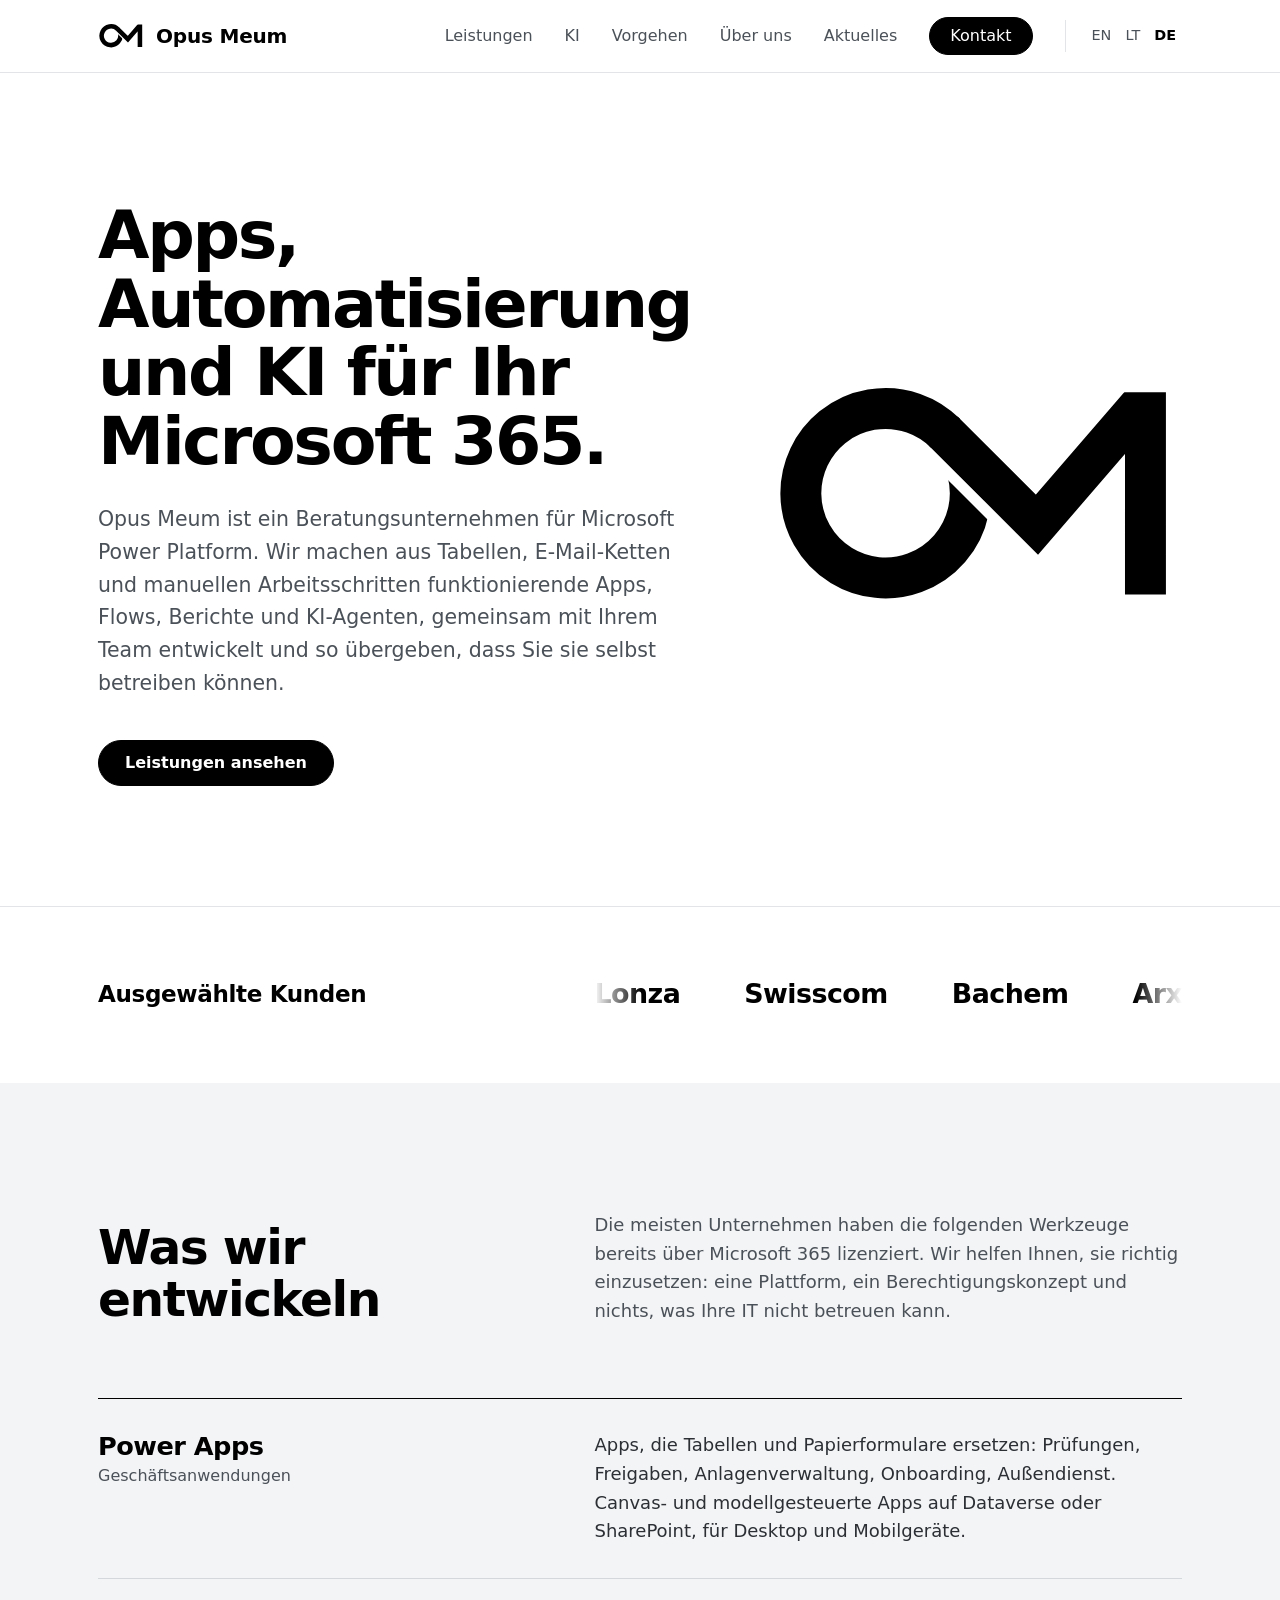
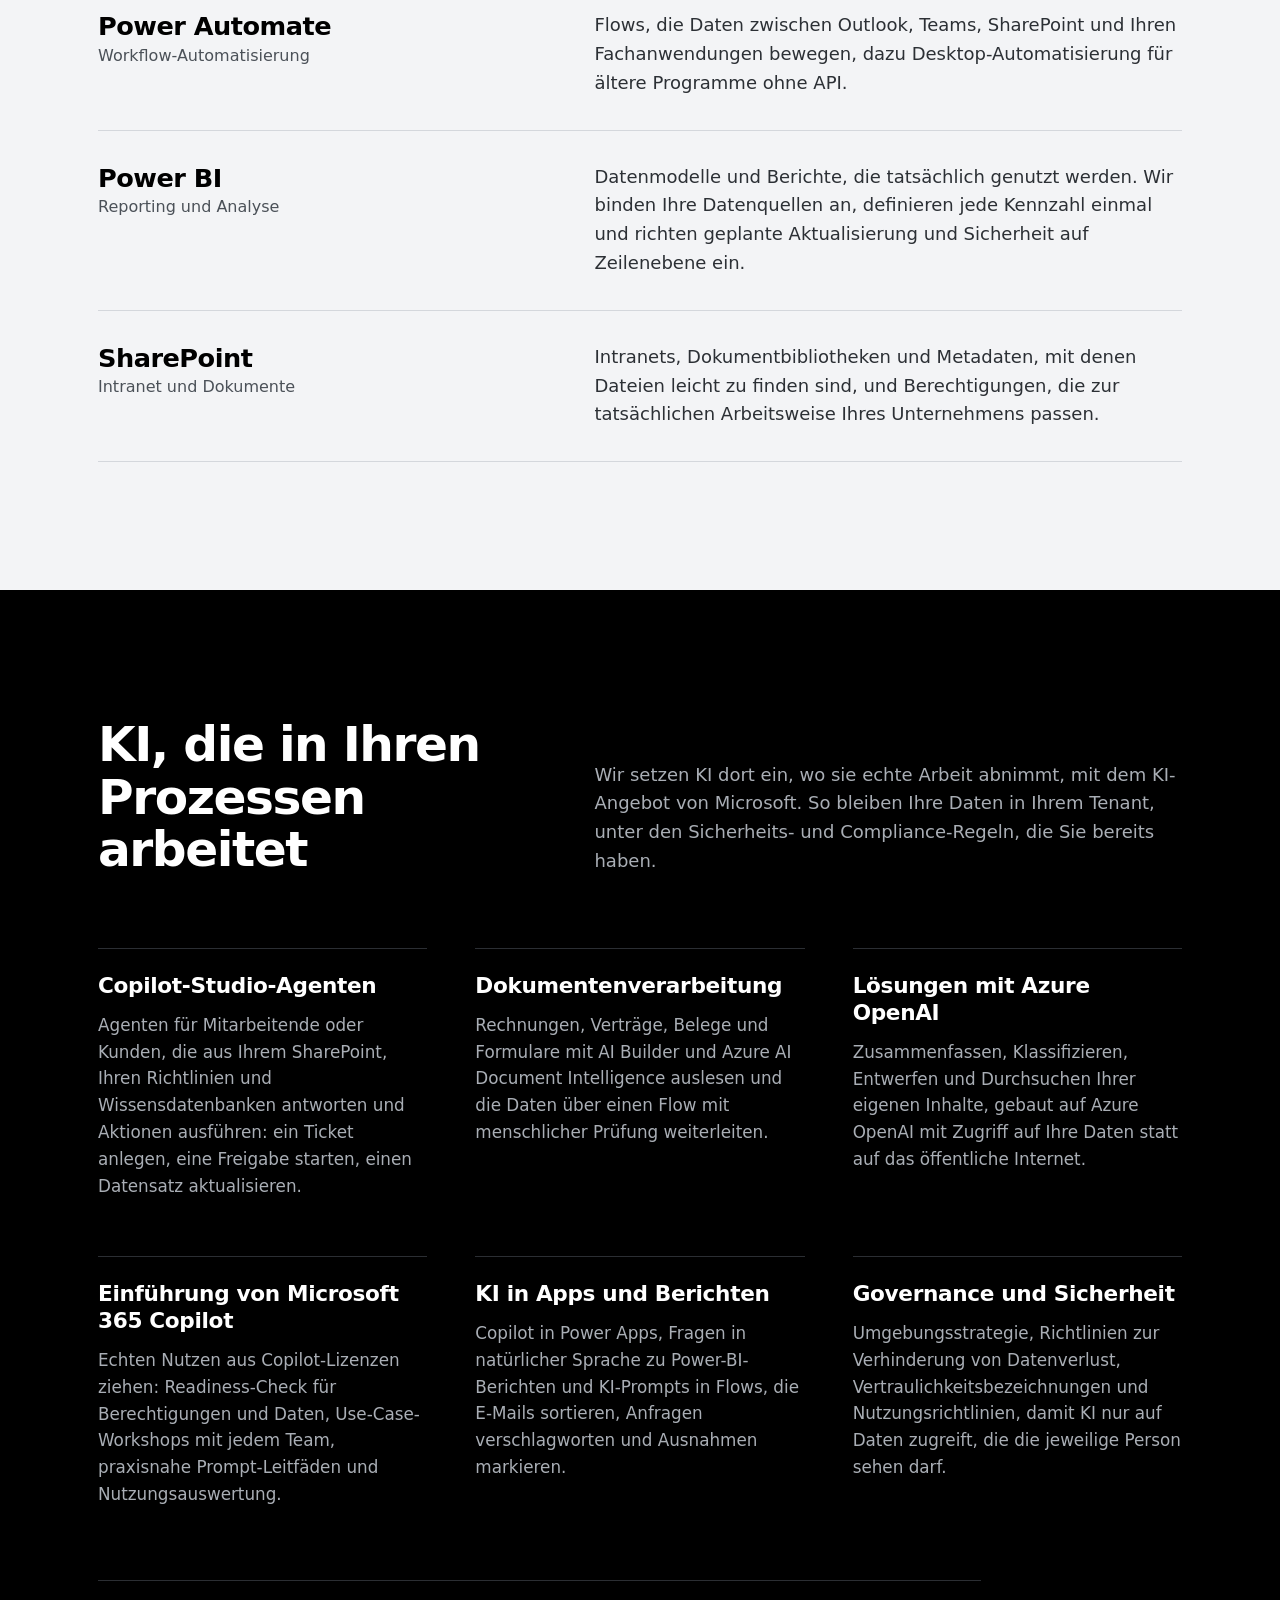
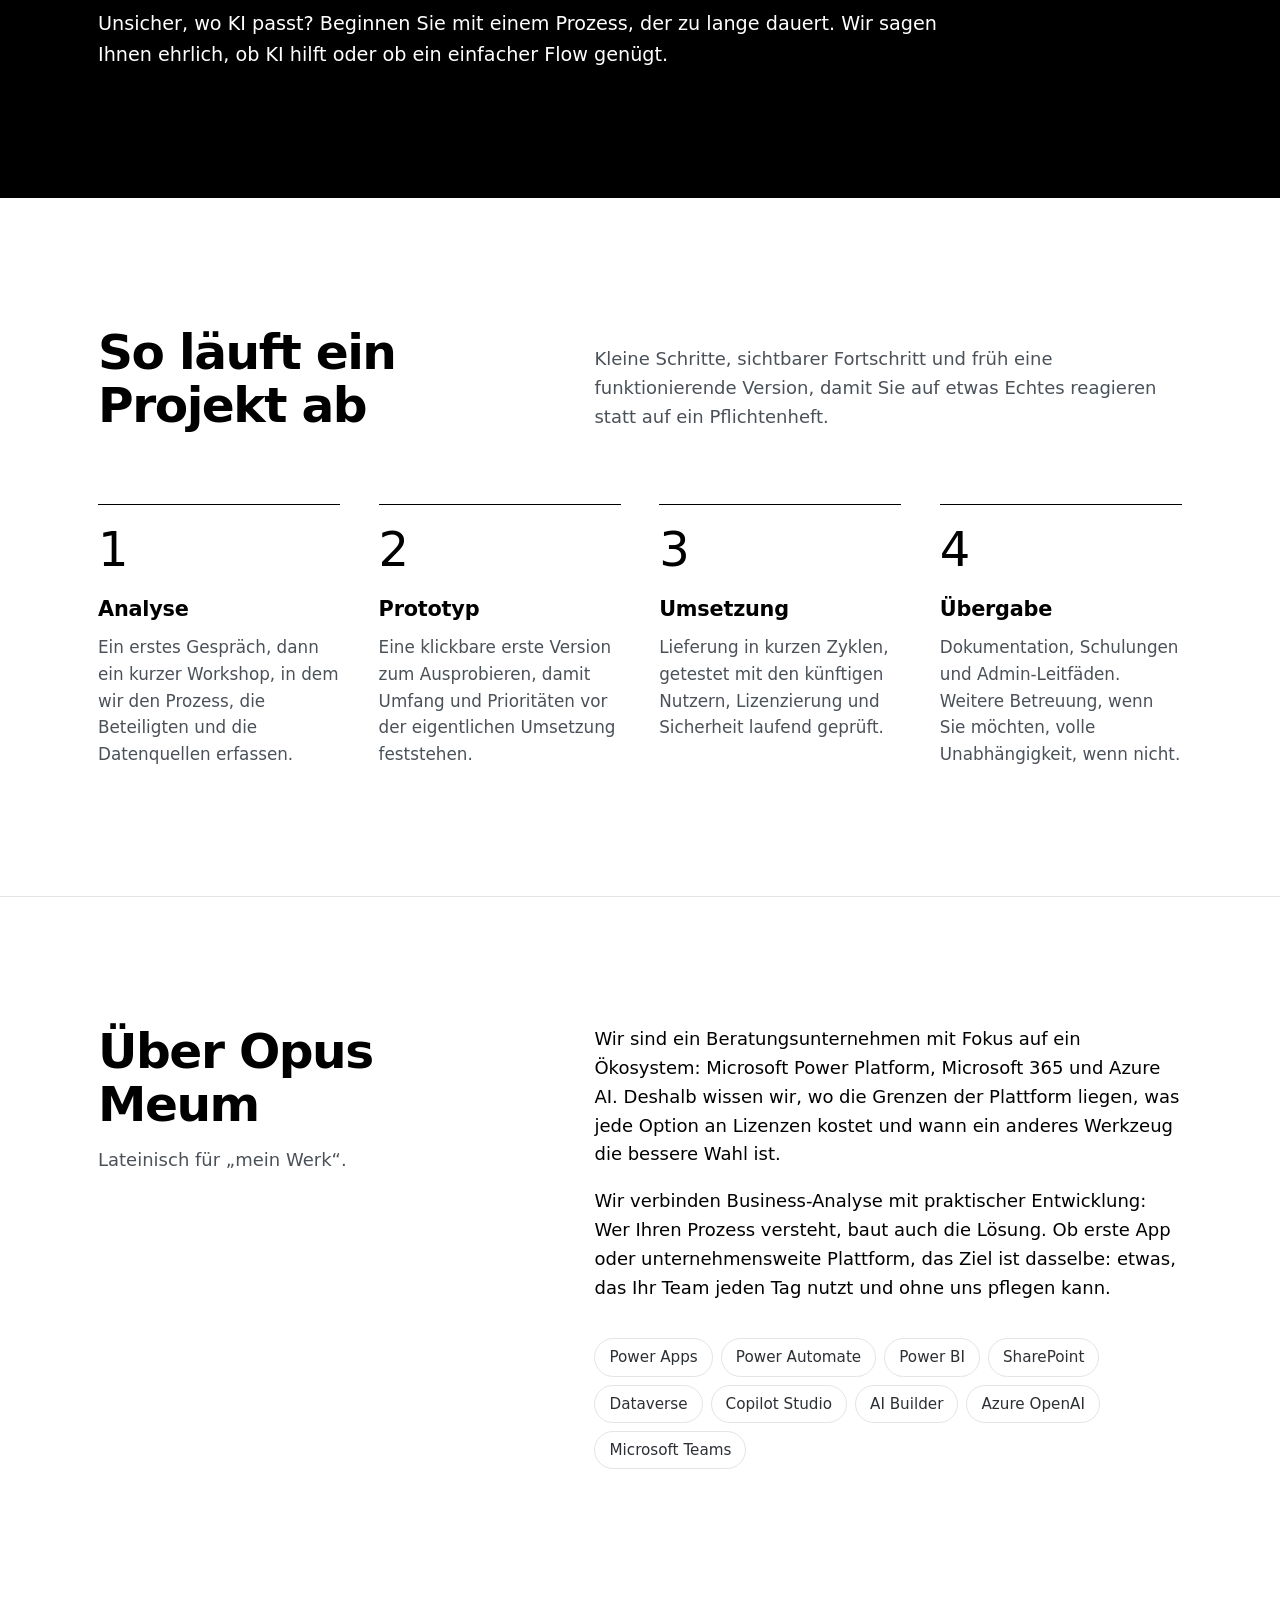
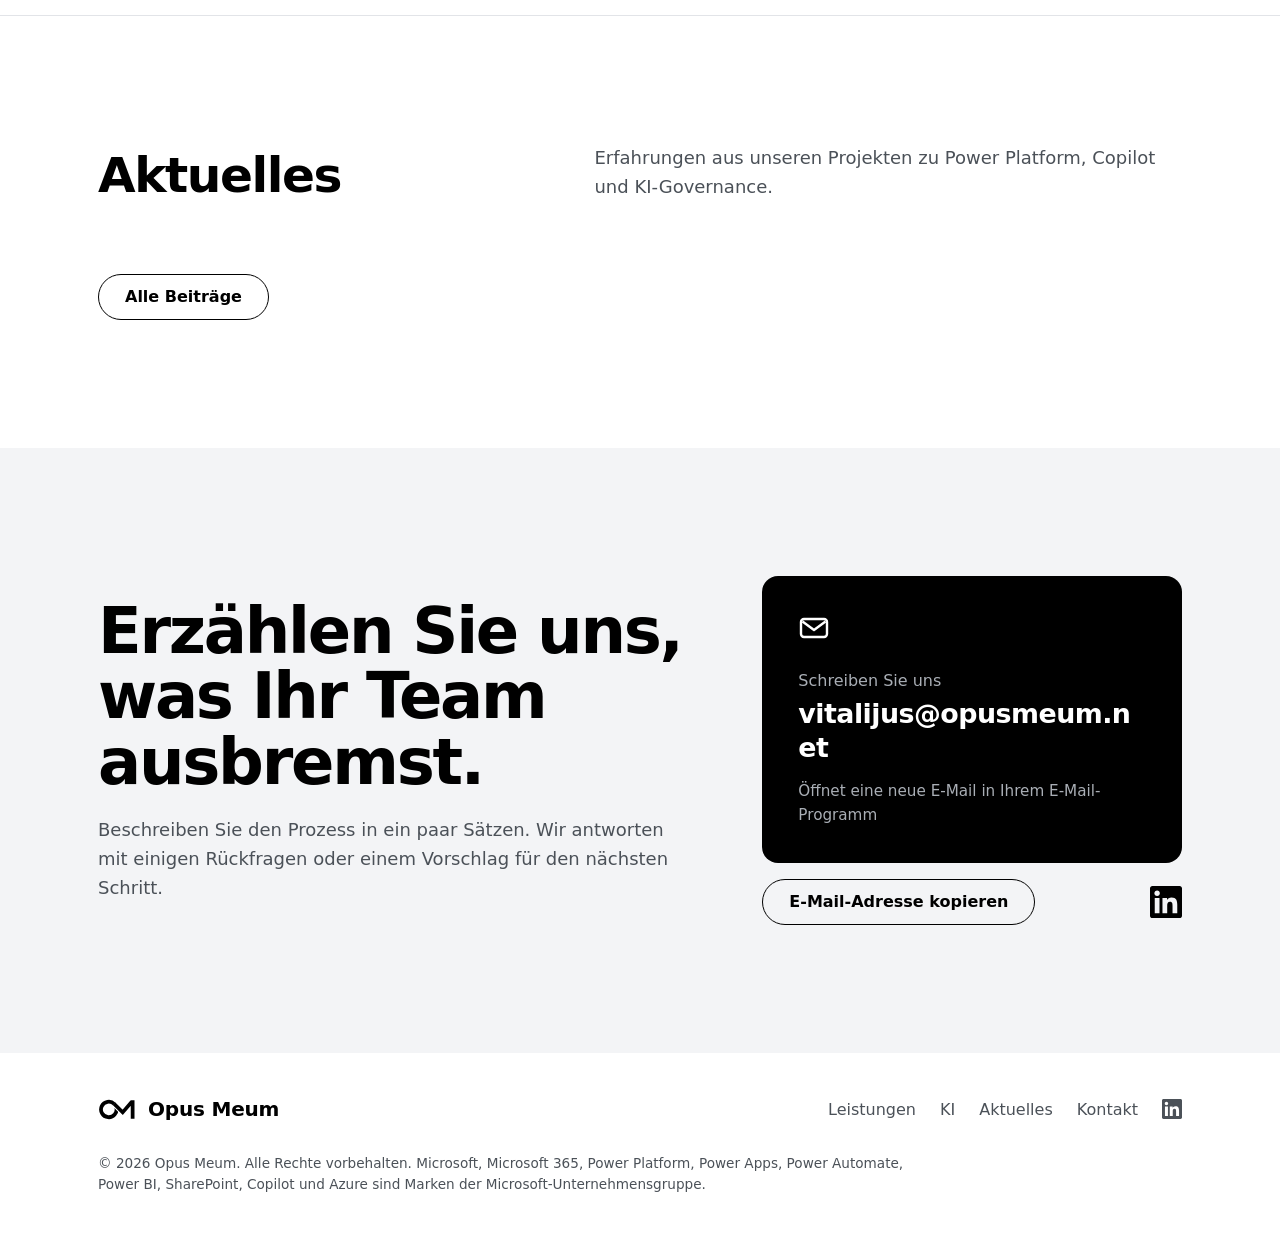
==== commit cc484b53: "Remove mentions of a free call from the homepage AI note, the Discover step and the contact text, in" ====
--- a/de/index.html
+++ b/de/index.html
@@ -186,7 +186,7 @@
             <p>Umgebungsstrategie, Richtlinien zur Verhinderung von Datenverlust, Vertraulichkeitsbezeichnungen und Nutzungsrichtlinien, damit KI nur auf Daten zugreift, die die jeweilige Person sehen darf.</p>
           </div>
         </div>
-        <p class="ai-note">Unsicher, wo KI passt? Beginnen Sie mit einem Prozess, der zu lange dauert. Im kostenlosen Gespräch sagen wir Ihnen ehrlich, ob KI hilft oder ob ein einfacher Flow genügt.</p>
+        <p class="ai-note">Unsicher, wo KI passt? Beginnen Sie mit einem Prozess, der zu lange dauert. Wir sagen Ihnen ehrlich, ob KI hilft oder ob ein einfacher Flow genügt.</p>
       </div>
     </section>
 
@@ -199,7 +199,7 @@
         <ol class="steps">
           <li>
             <h3>Analyse</h3>
-            <p>Ein kostenloses Erstgespräch, dann ein kurzer Workshop, in dem wir den Prozess, die Beteiligten und die Datenquellen erfassen.</p>
+            <p>Ein erstes Gespräch, dann ein kurzer Workshop, in dem wir den Prozess, die Beteiligten und die Datenquellen erfassen.</p>
           </li>
           <li>
             <h3>Prototyp</h3>
@@ -250,7 +250,7 @@
       <div class="wrap">
         <div>
           <h2>Erzählen Sie uns, was Ihr Team ausbremst.</h2>
-          <p>Beschreiben Sie den Prozess in ein paar Sätzen. Wir antworten mit einigen Rückfragen oder einem Termin für ein kostenloses 30-minütiges Gespräch.</p>
+          <p>Beschreiben Sie den Prozess in ein paar Sätzen. Wir antworten mit einigen Rückfragen oder einem Vorschlag für den nächsten Schritt.</p>
         </div>
         <div class="contact-card">
           <a class="email-card" href="mailto:vitalijus@opusmeum.net?subject=Anfrage%20Erstgespr%C3%A4ch">
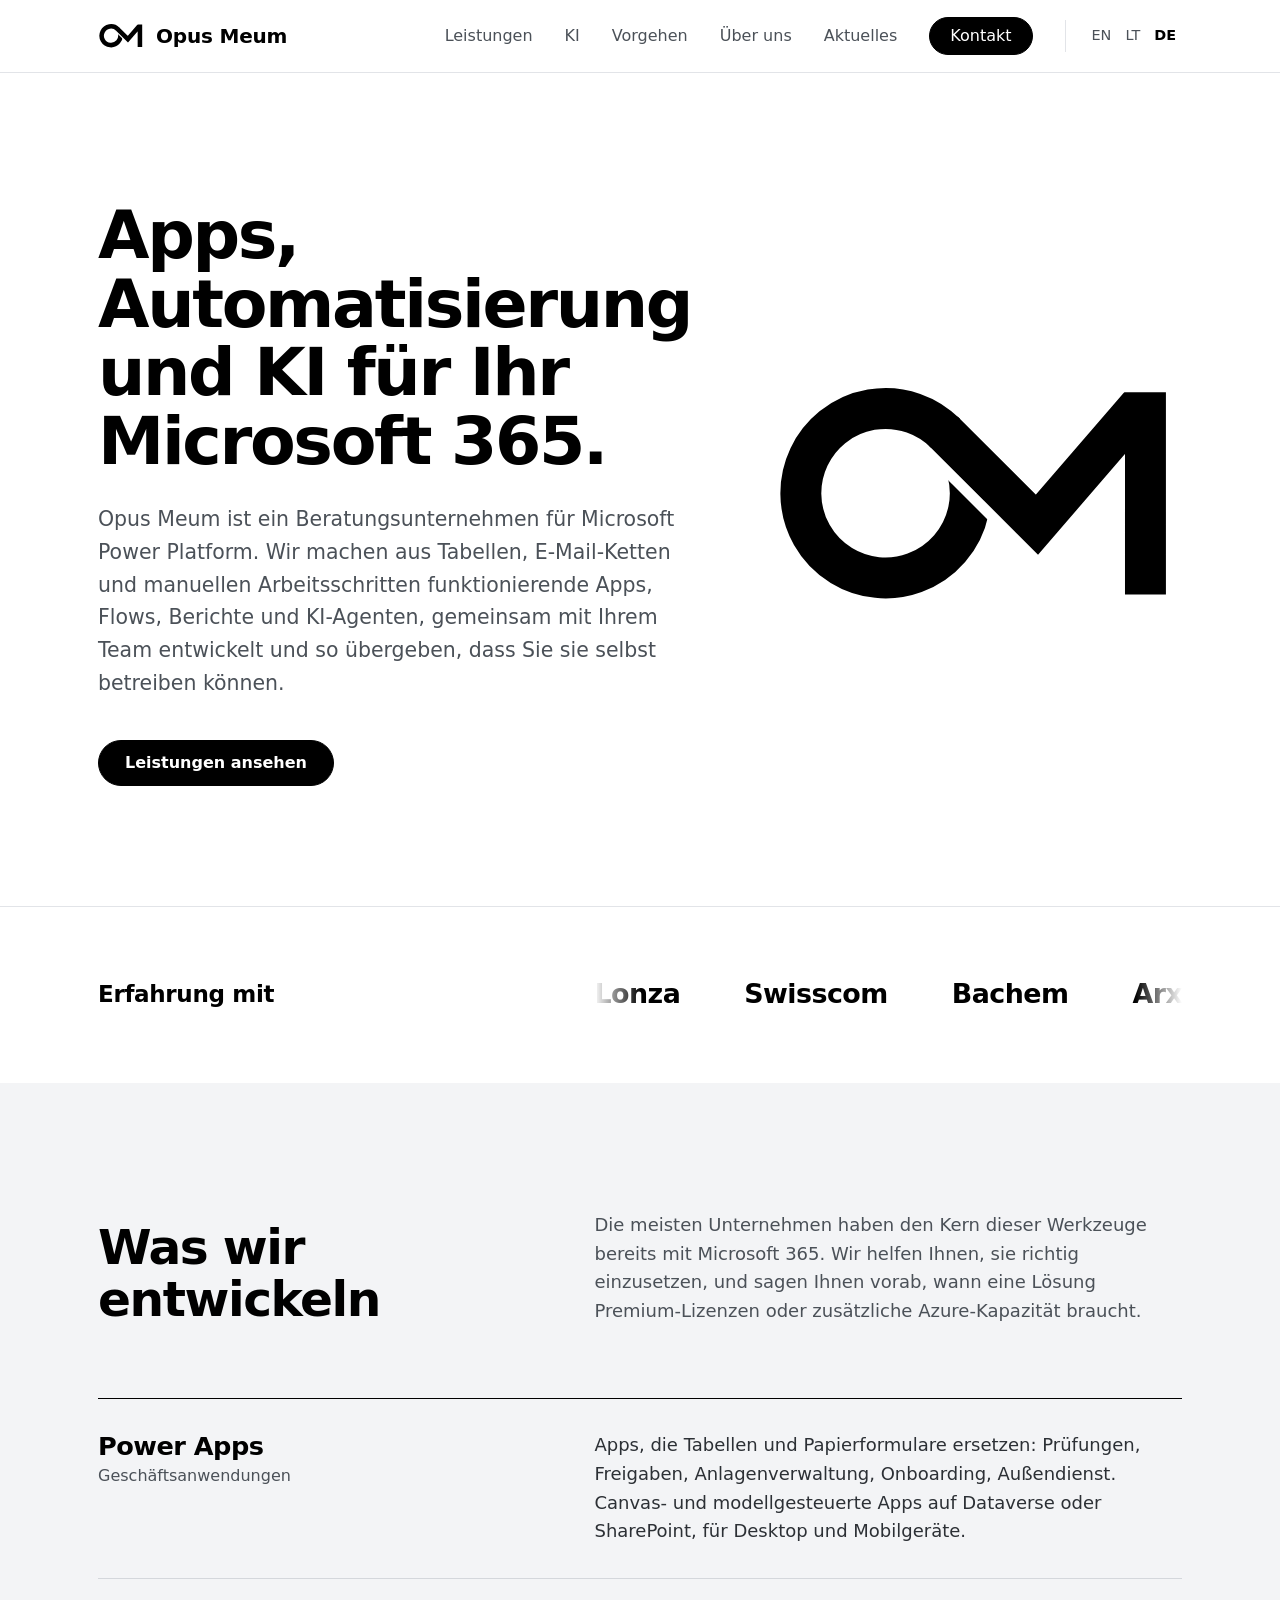
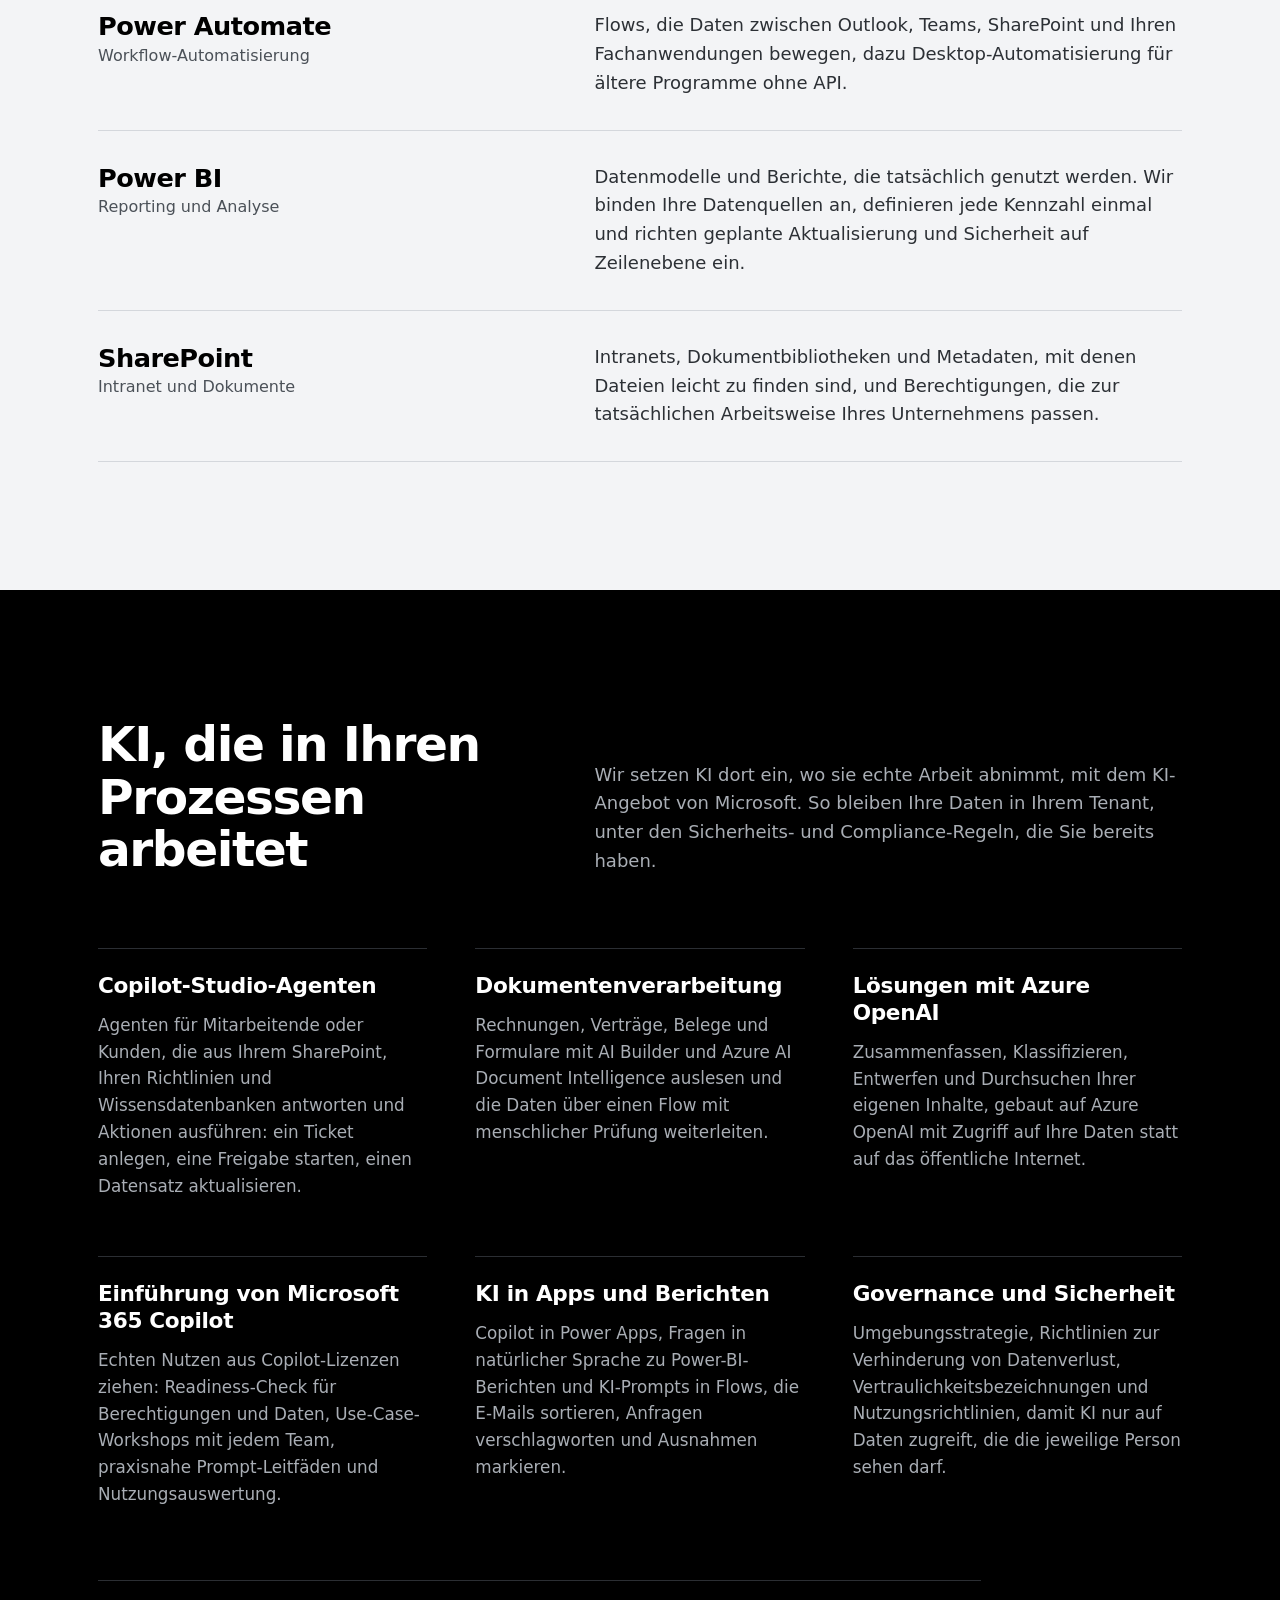
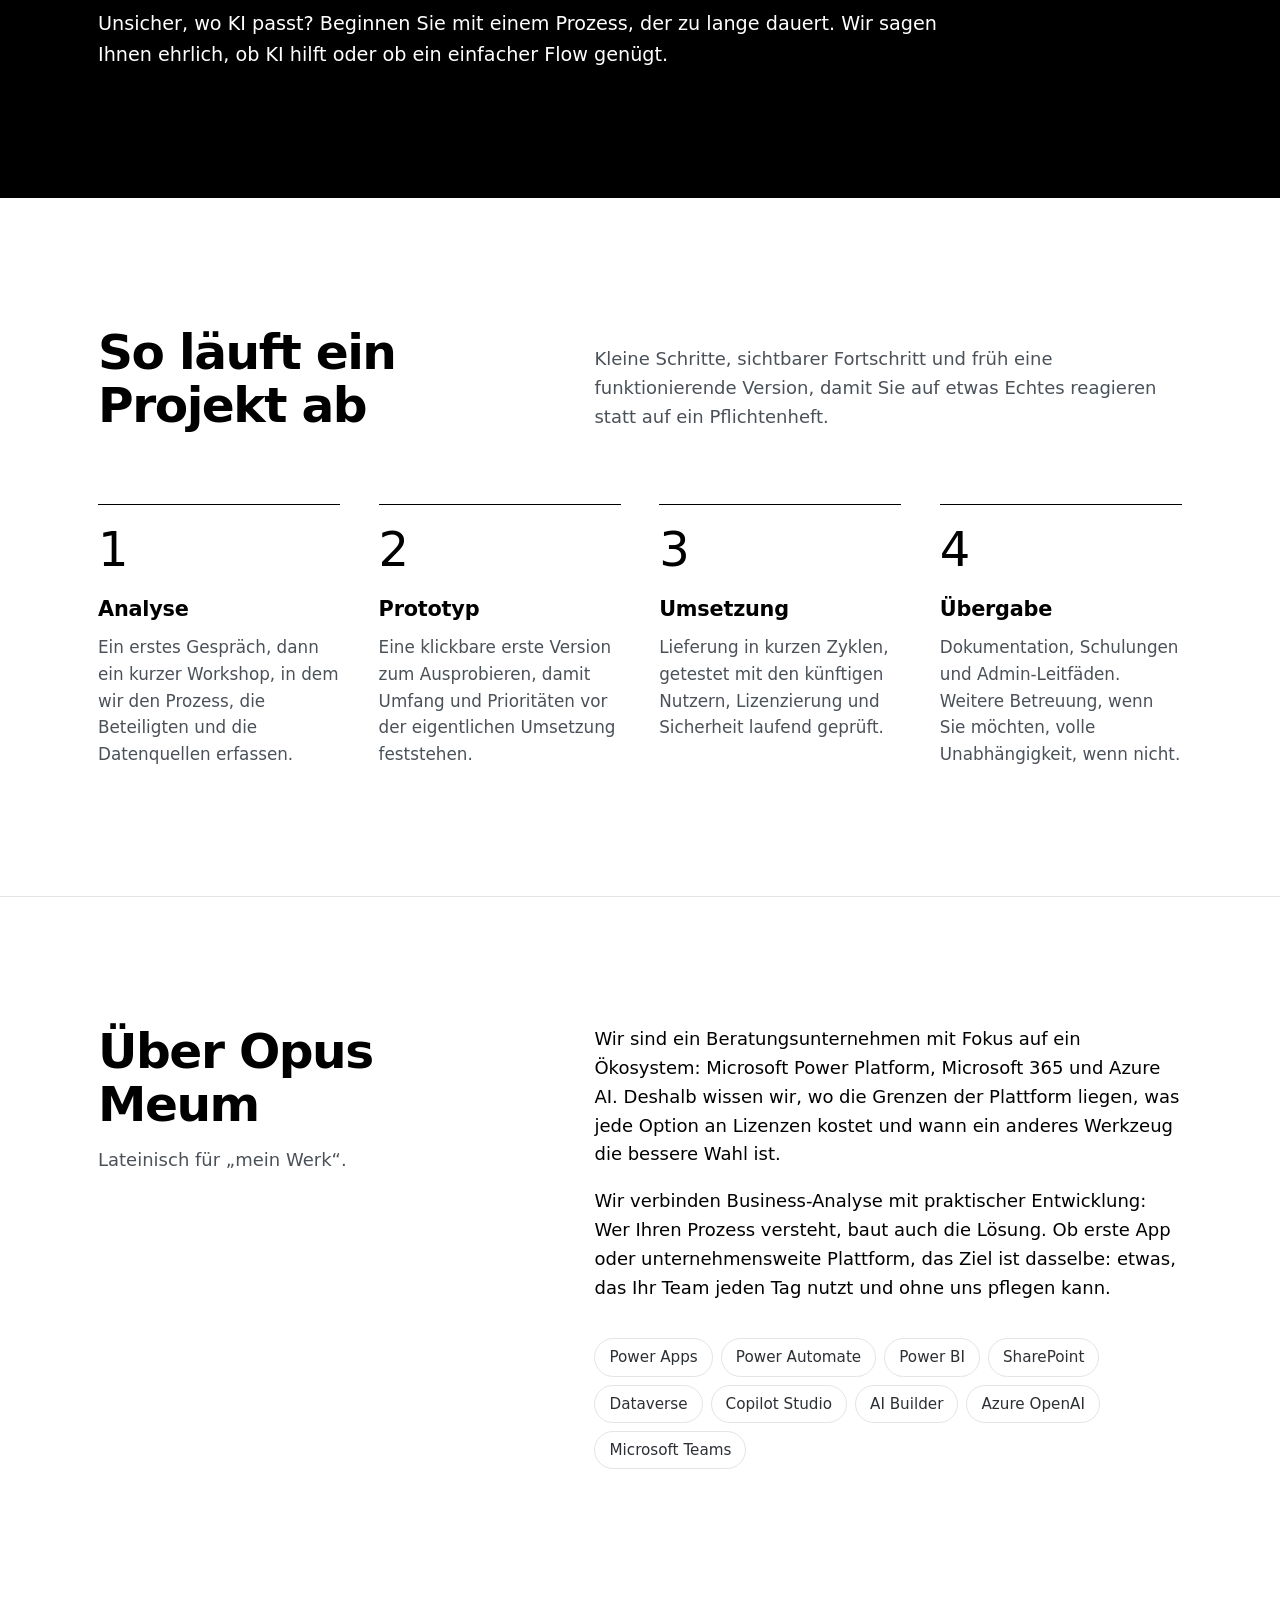
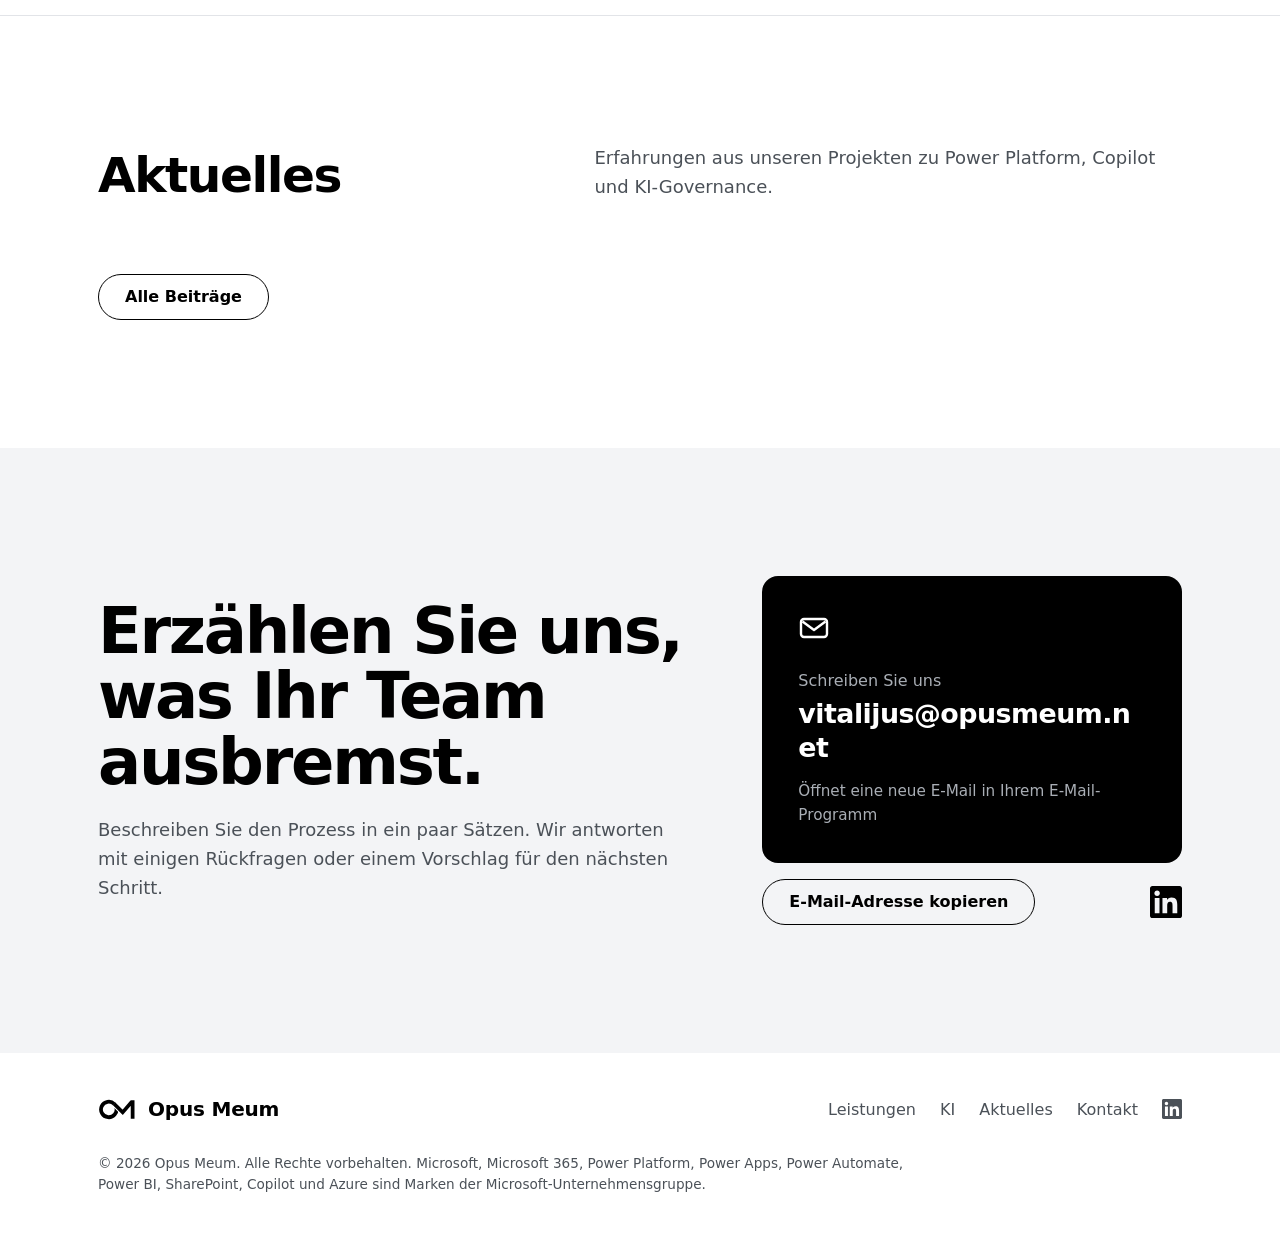
==== commit ea6fb325: "Accurate licensing language and client reference wording - Headline: 'the Microsoft 365 you already " ====
--- a/de/index.html
+++ b/de/index.html
@@ -89,7 +89,7 @@
 
     <section class="clients" id="clients" aria-labelledby="clients-title">
       <div class="wrap">
-        <h2 id="clients-title">Ausgewählte Kunden</h2>
+        <h2 id="clients-title">Erfahrung mit</h2>
         <div class="marquee">
           <ul class="client-track">
             <li><span class="client-name">Lonza</span></li>
@@ -131,7 +131,7 @@
       <div class="wrap">
         <div class="section-head">
           <h2>Was wir entwickeln</h2>
-          <p>Die meisten Unternehmen haben die folgenden Werkzeuge bereits über Microsoft 365 lizenziert. Wir helfen Ihnen, sie richtig einzusetzen: eine Plattform, ein Berechtigungskonzept und nichts, was Ihre IT nicht betreuen kann.</p>
+          <p>Die meisten Unternehmen haben den Kern dieser Werkzeuge bereits mit Microsoft 365. Wir helfen Ihnen, sie richtig einzusetzen, und sagen Ihnen vorab, wann eine Lösung Premium-Lizenzen oder zusätzliche Azure-Kapazität braucht.</p>
         </div>
         <ul class="service-list">
           <li>
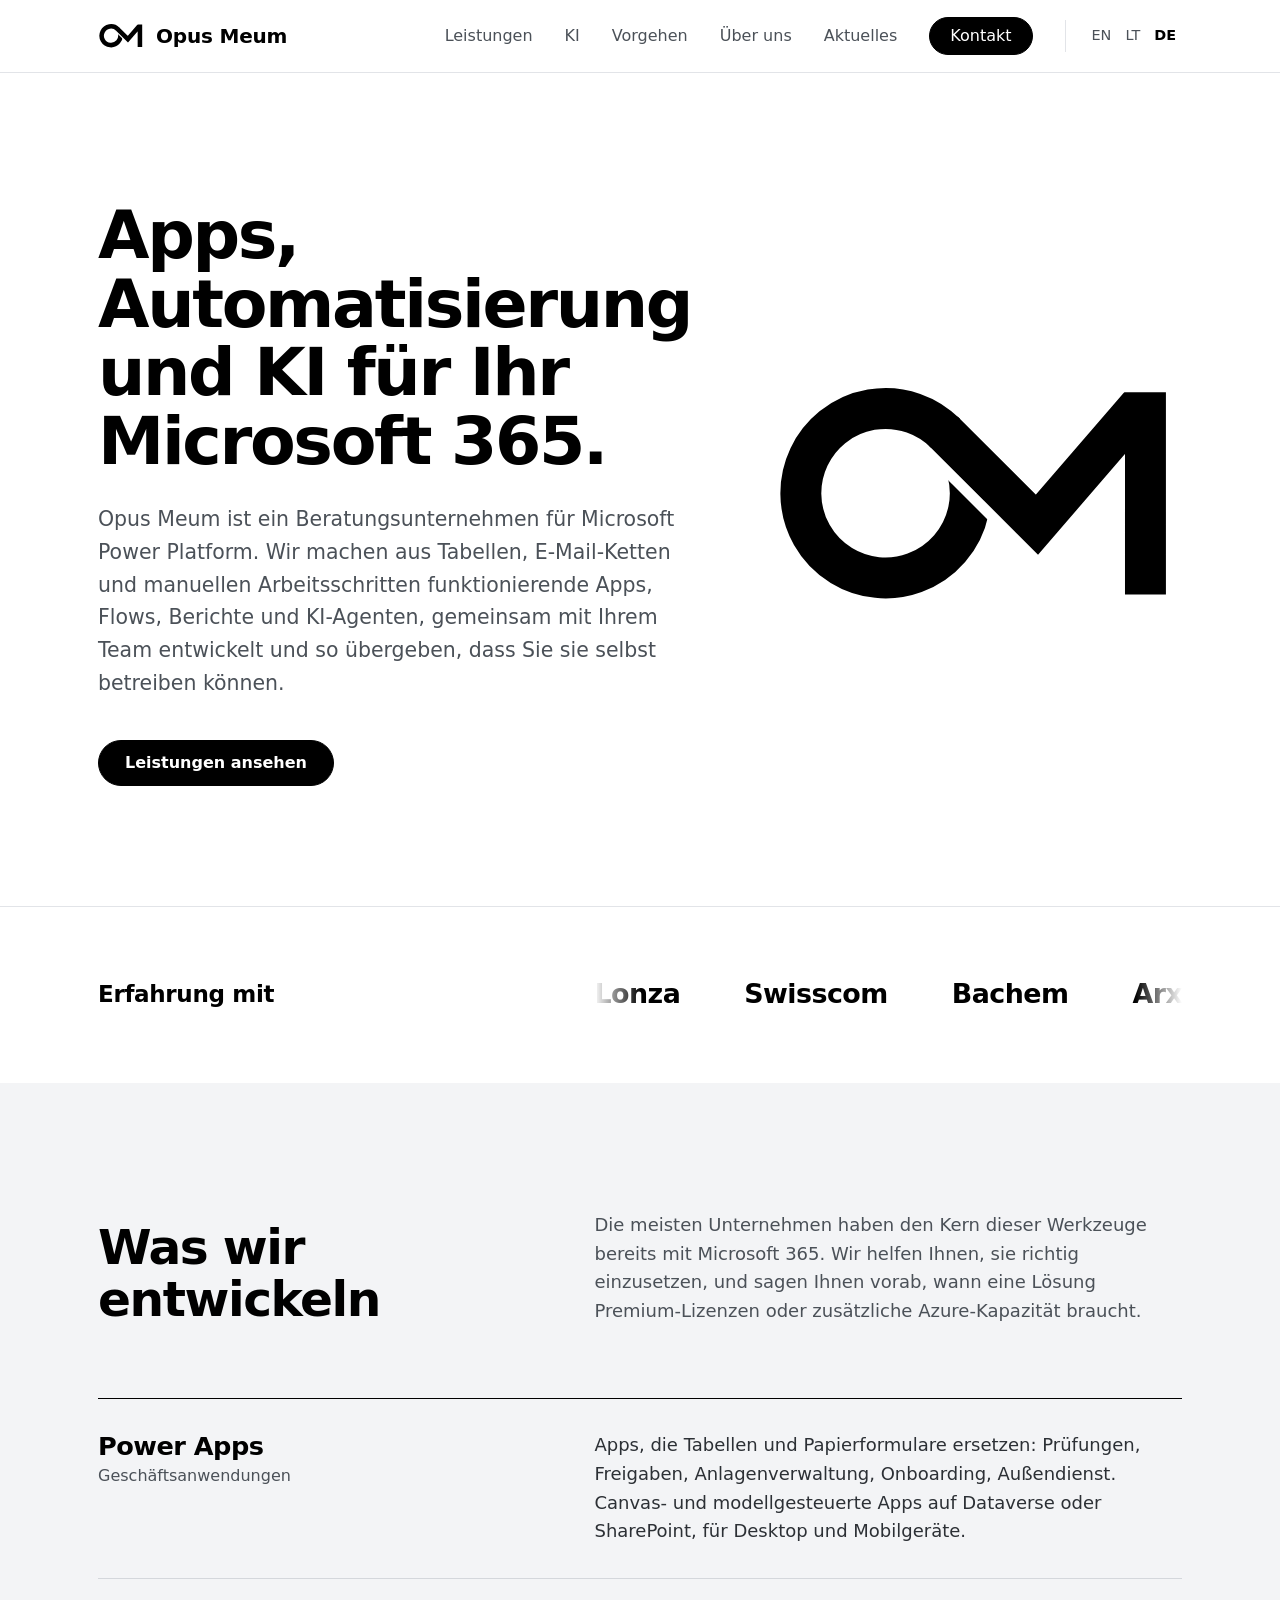
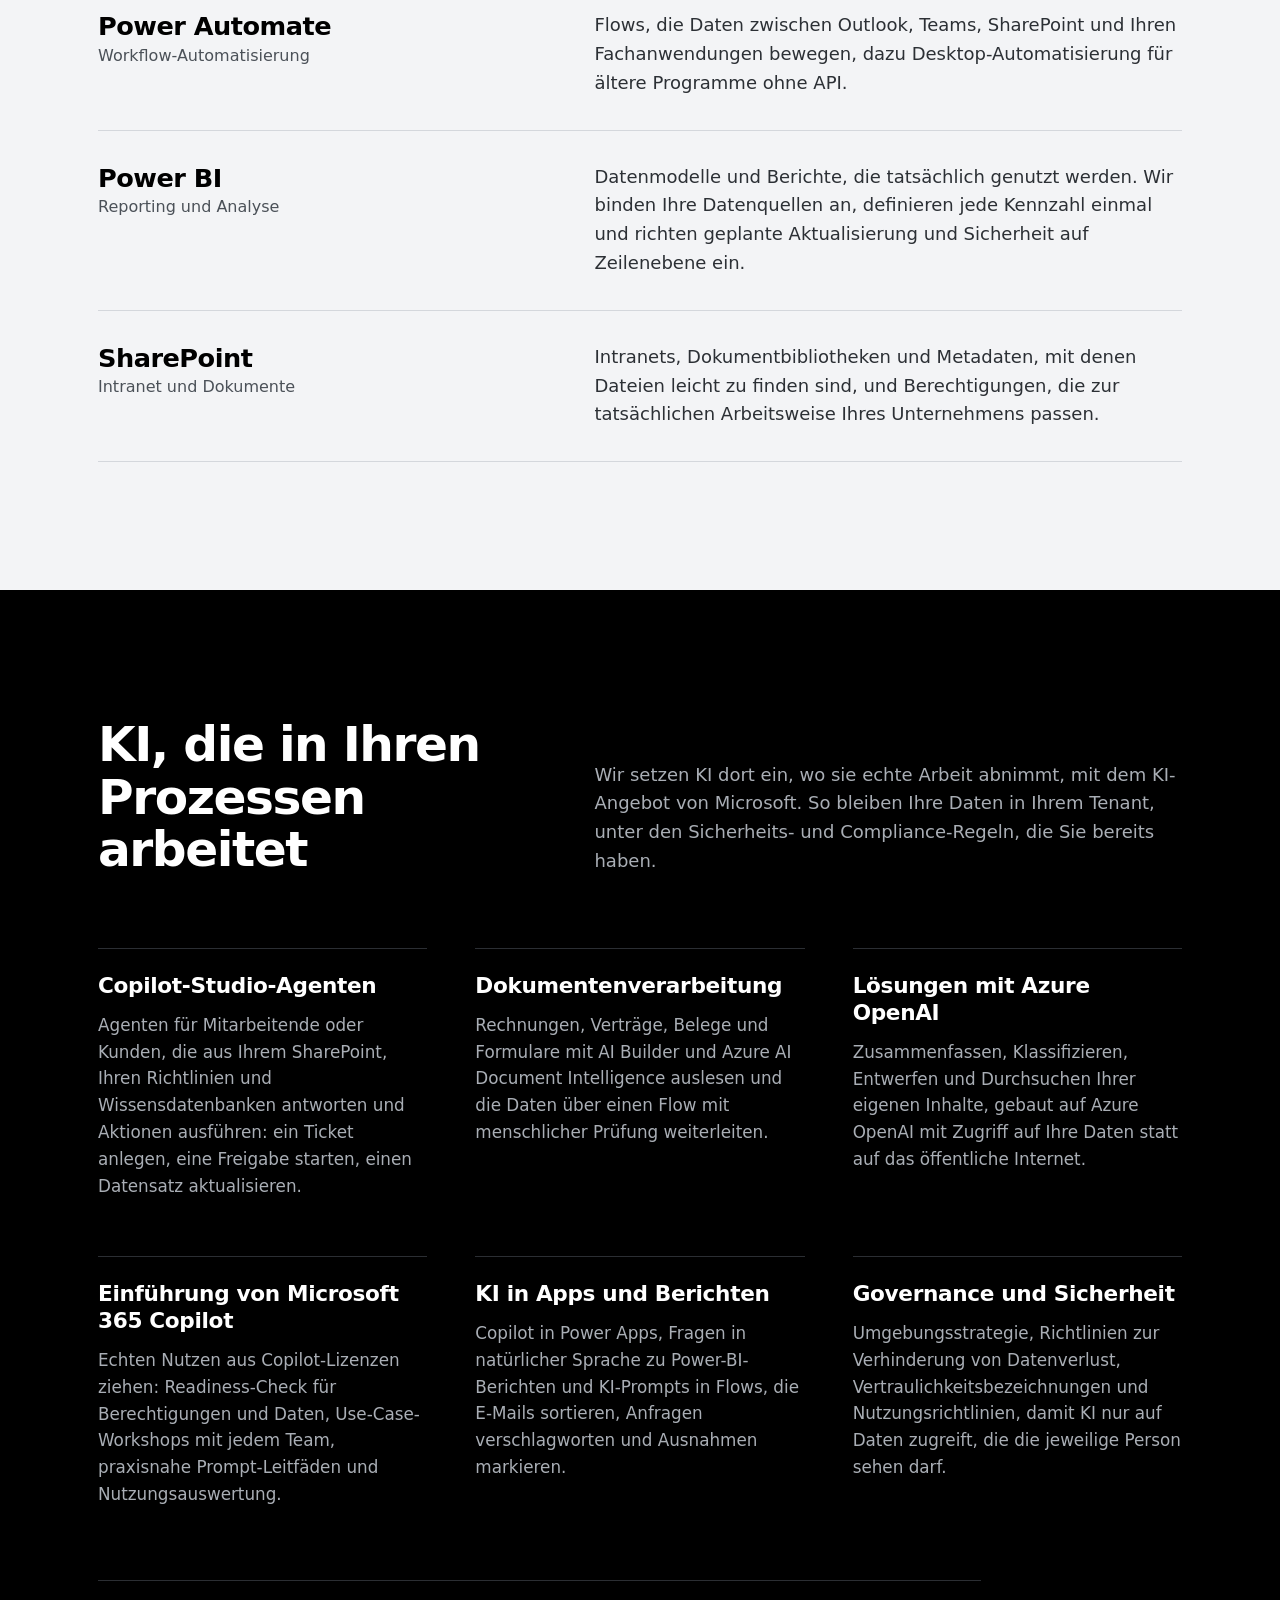
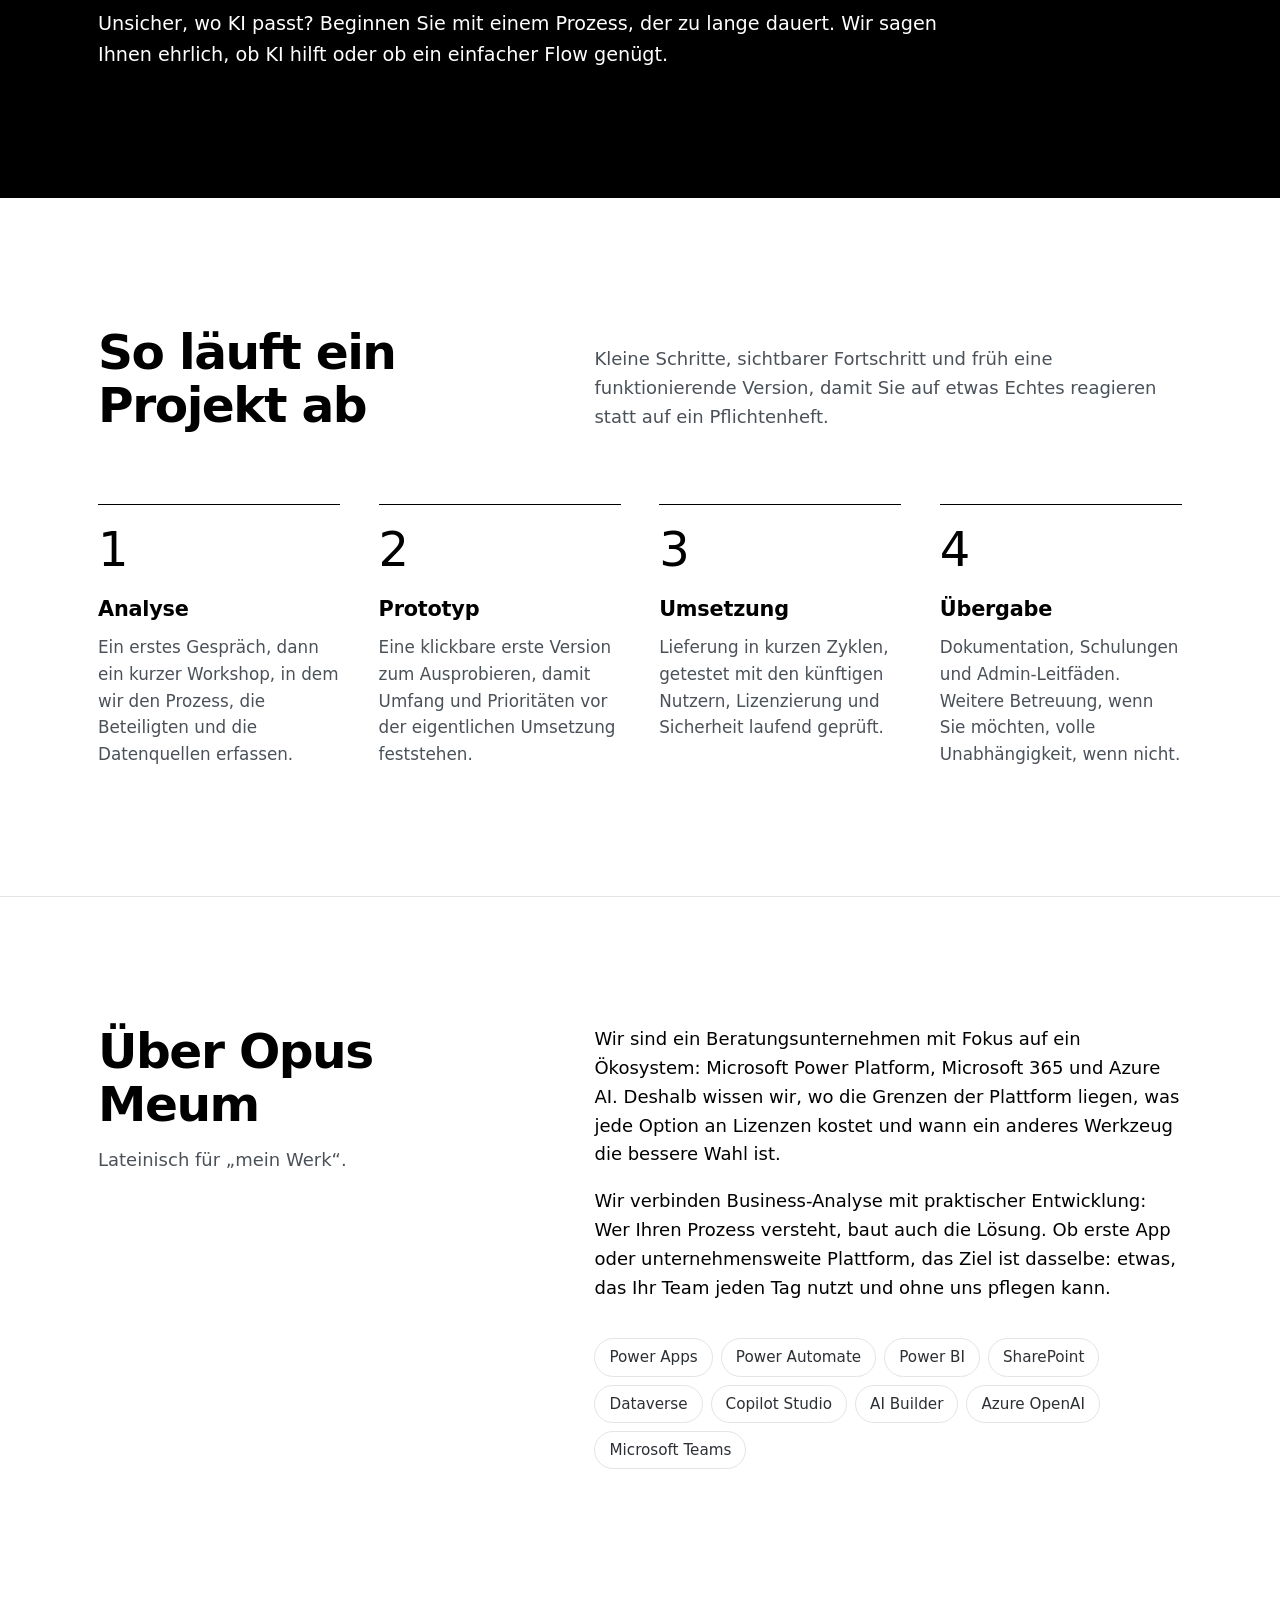
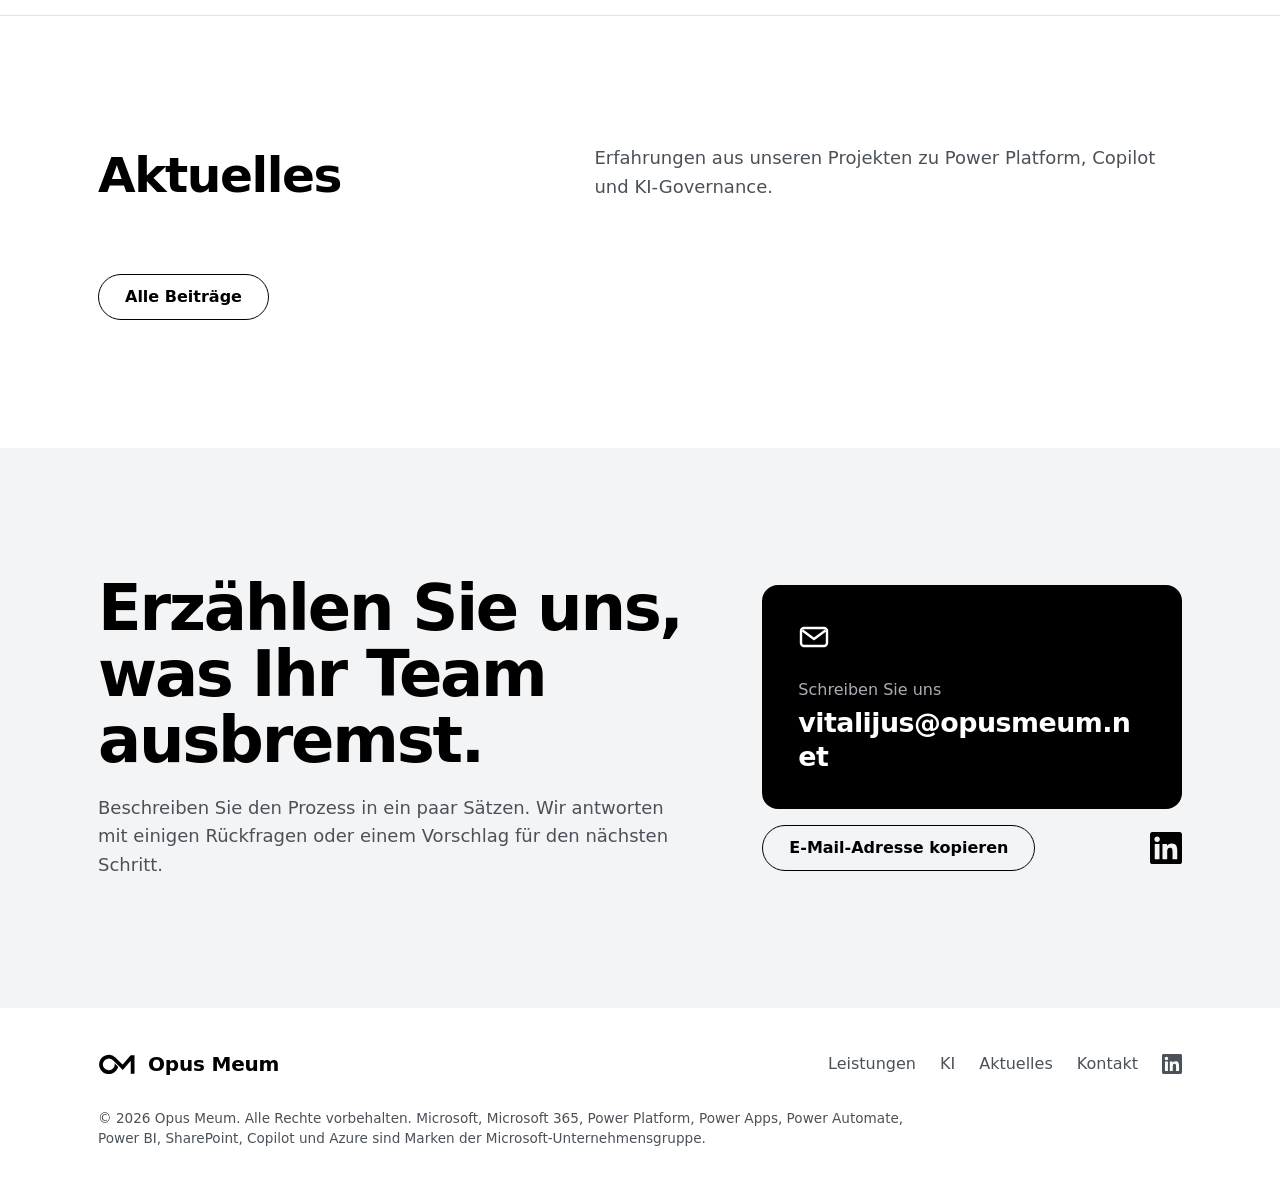
==== commit 17605128: "Remove 'opens a new email' hint from the email card Co-Authored-By: Claude Opus 5.5 <noreply@anthrop" ====
--- a/de/index.html
+++ b/de/index.html
@@ -257,7 +257,6 @@
             <svg class="email-icon" viewBox="0 0 32 32" width="32" height="32" aria-hidden="true" focusable="false"><rect x="3" y="7" width="26" height="18" rx="3" fill="none" stroke="currentColor" stroke-width="2.4"/><path d="M4.5 9.5 16 18l11.5-8.5" fill="none" stroke="currentColor" stroke-width="2.4" stroke-linejoin="round"/></svg>
             <span class="email-label">Schreiben Sie uns</span>
             <span class="email-address">vitalijus@opusmeum.net</span>
-            <span class="email-hint">Öffnet eine neue E-Mail in Ihrem E-Mail-Programm</span>
           </a>
           <div class="contact-extra">
             <button class="btn btn-line copy-email" type="button" data-email="vitalijus@opusmeum.net" data-done="E-Mail-Adresse kopiert" aria-live="polite">E-Mail-Adresse kopieren</button>
--- a/styles.css
+++ b/styles.css
@@ -164,7 +164,6 @@
 .email-icon { width: 32px; height: 32px; margin-bottom: 20px; }
 .email-label { color: var(--night-muted); font-weight: 500; font-size: 1rem; }
 .email-address { font-size: clamp(1.3rem, 2.1vw, 1.7rem); font-weight: 600; letter-spacing: -0.02em; line-height: 1.25; overflow-wrap: anywhere; }
-.email-hint { margin-top: 10px; color: var(--night-muted); font-size: .95rem; }
 .contact-extra { display: flex; align-items: center; justify-content: space-between; gap: 16px; }
 .copy-email { cursor: pointer; }
 .copy-email[hidden] { display: none; }
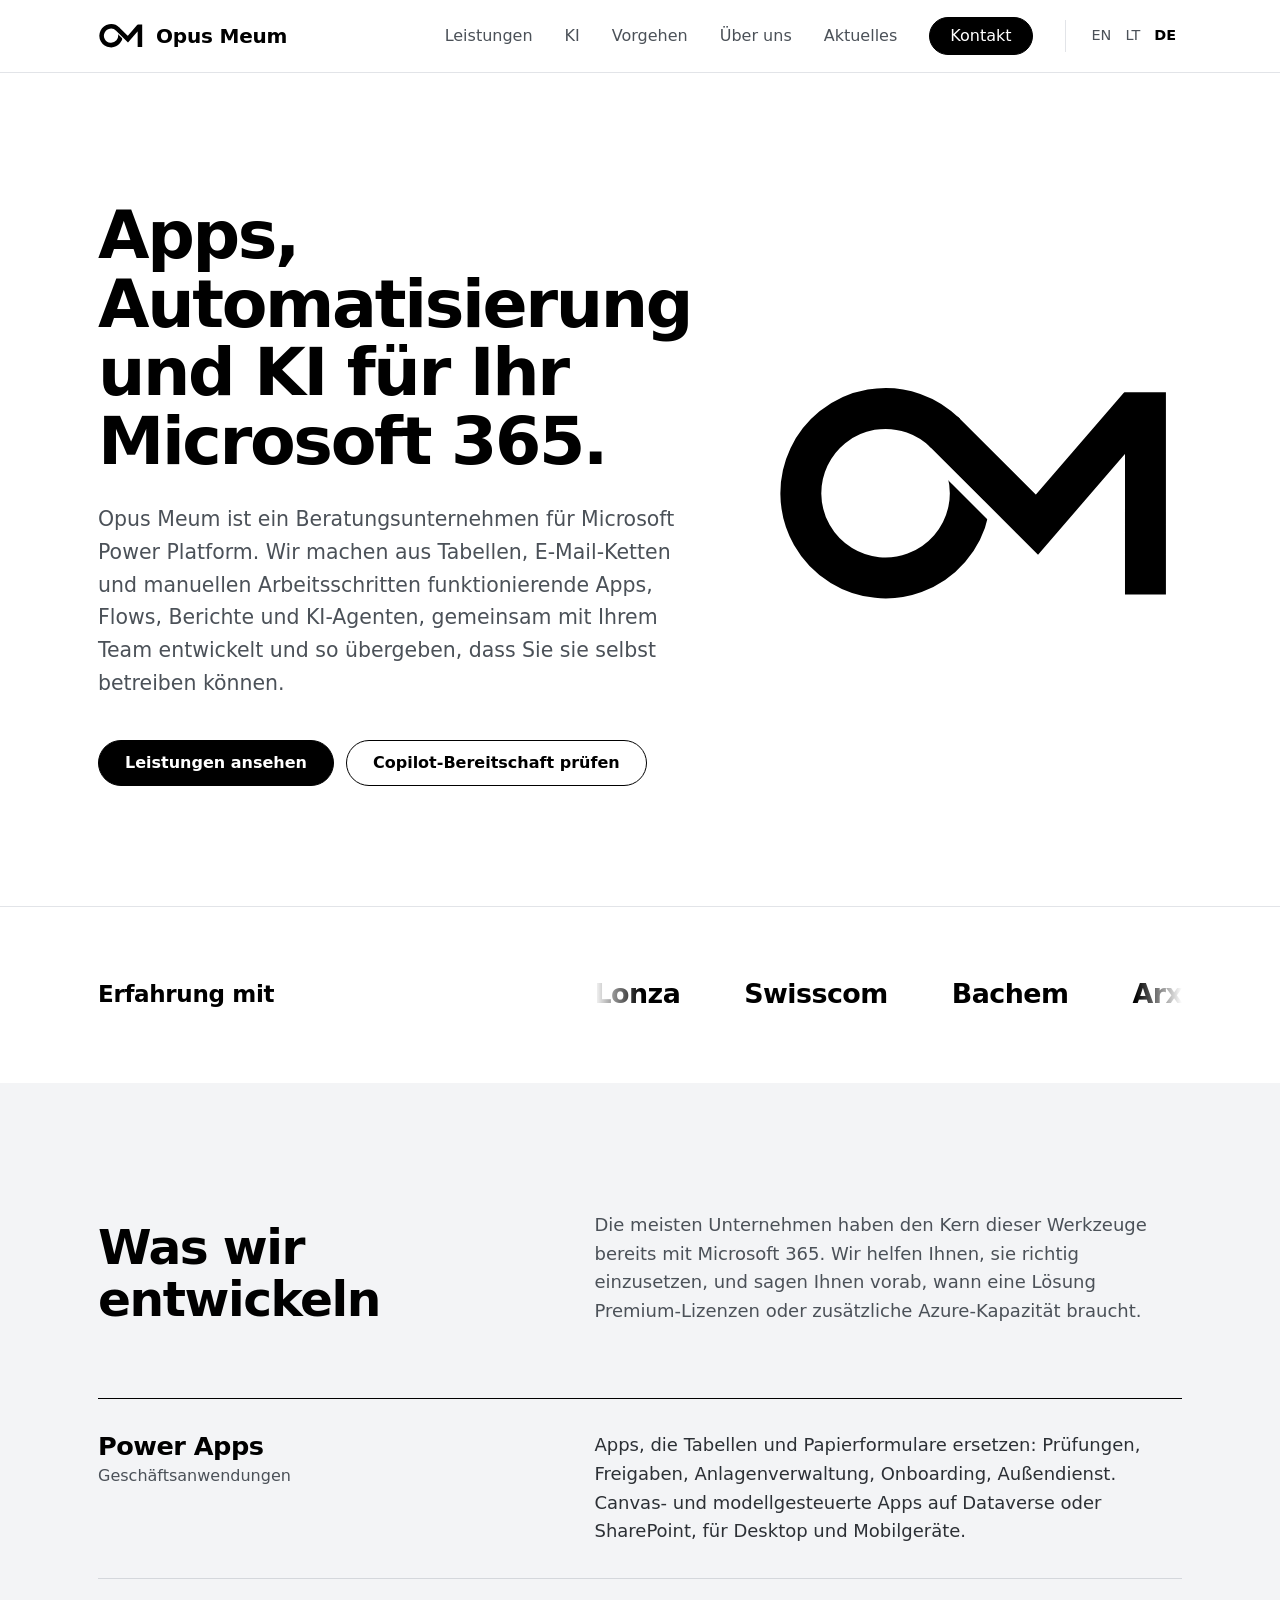
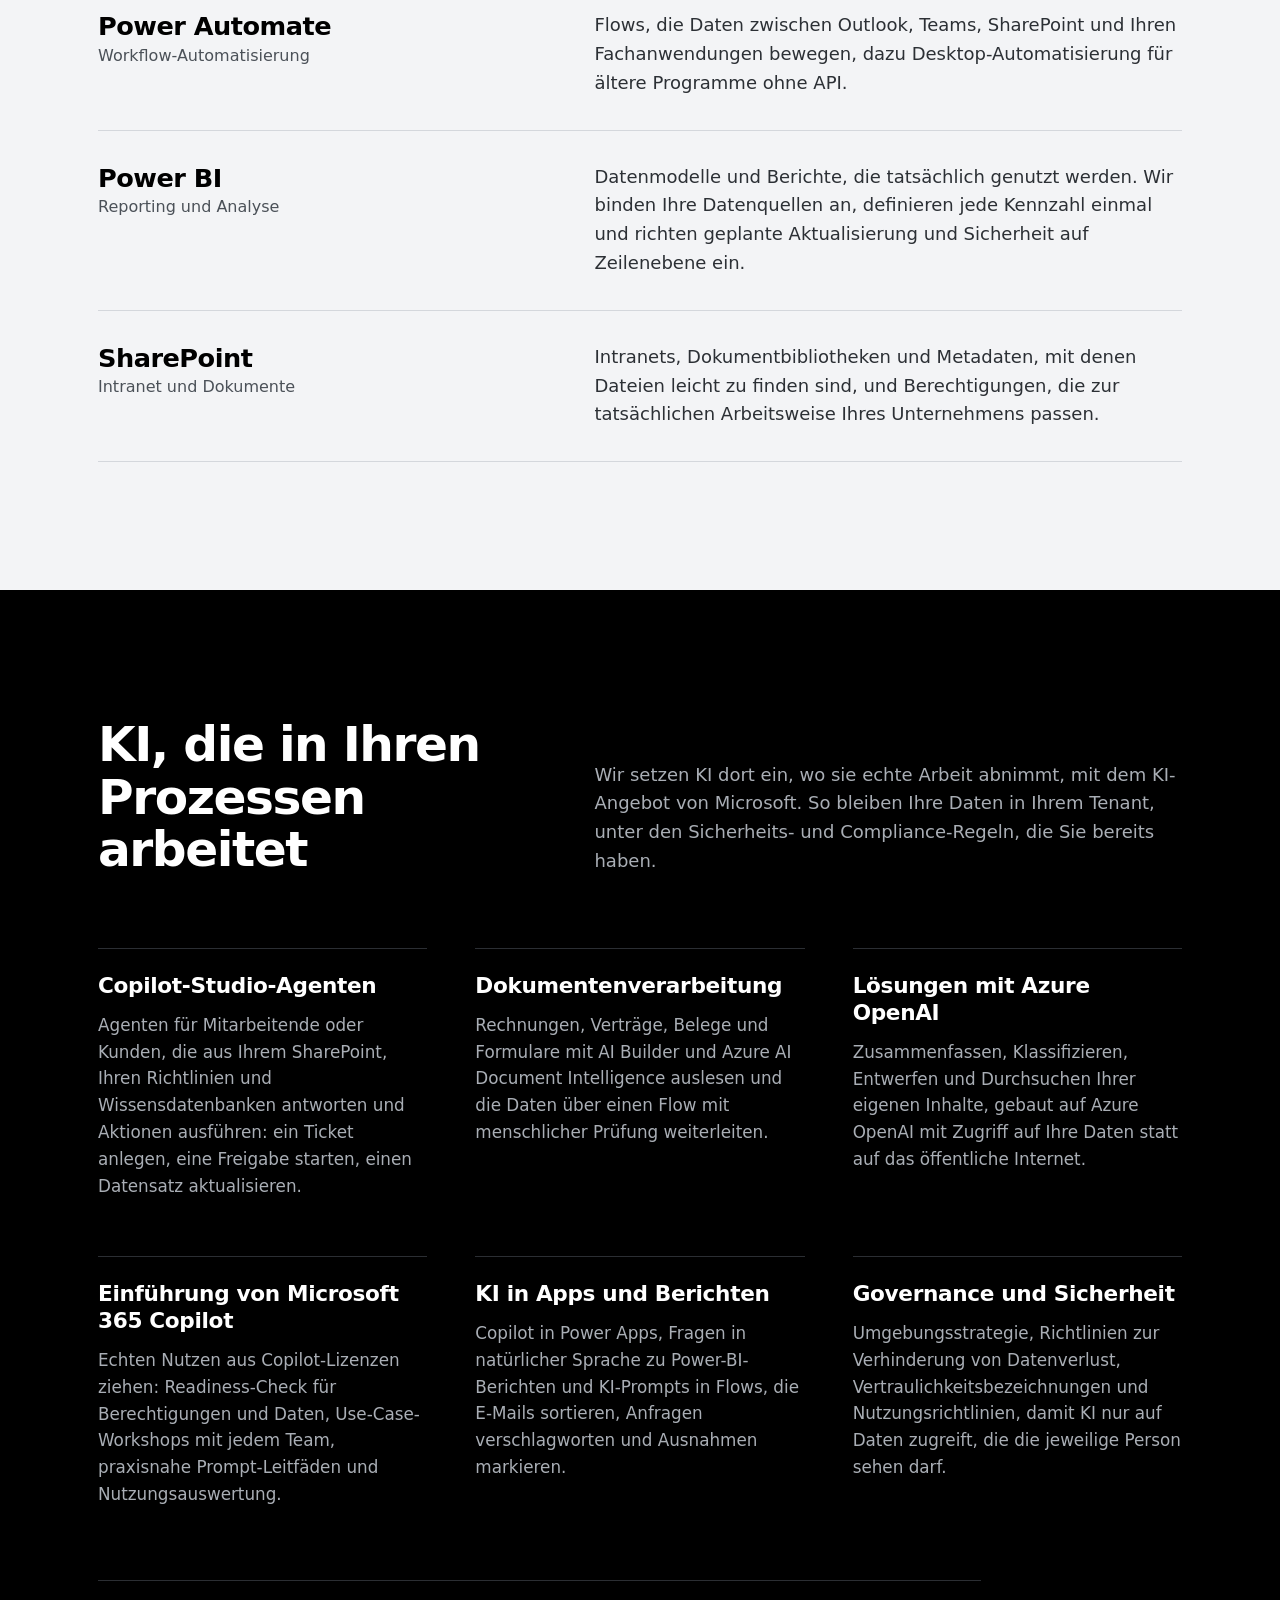
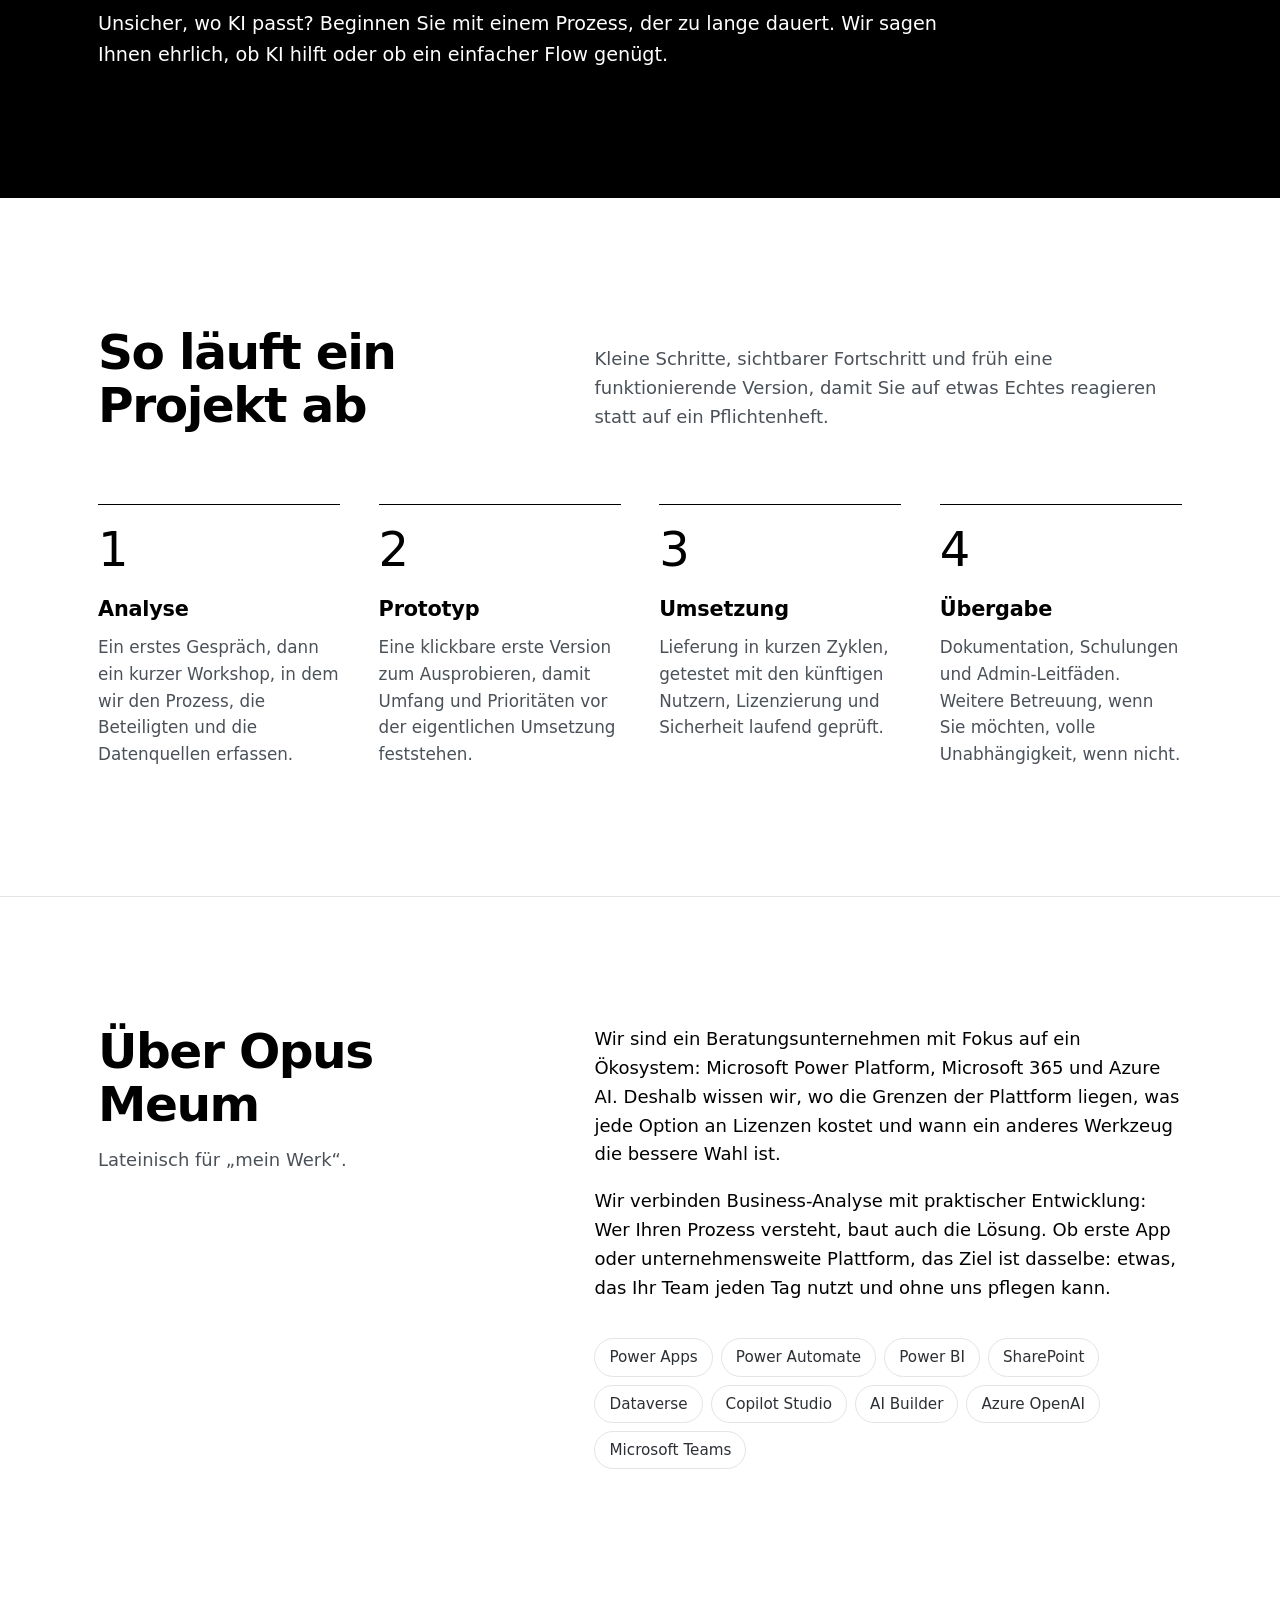
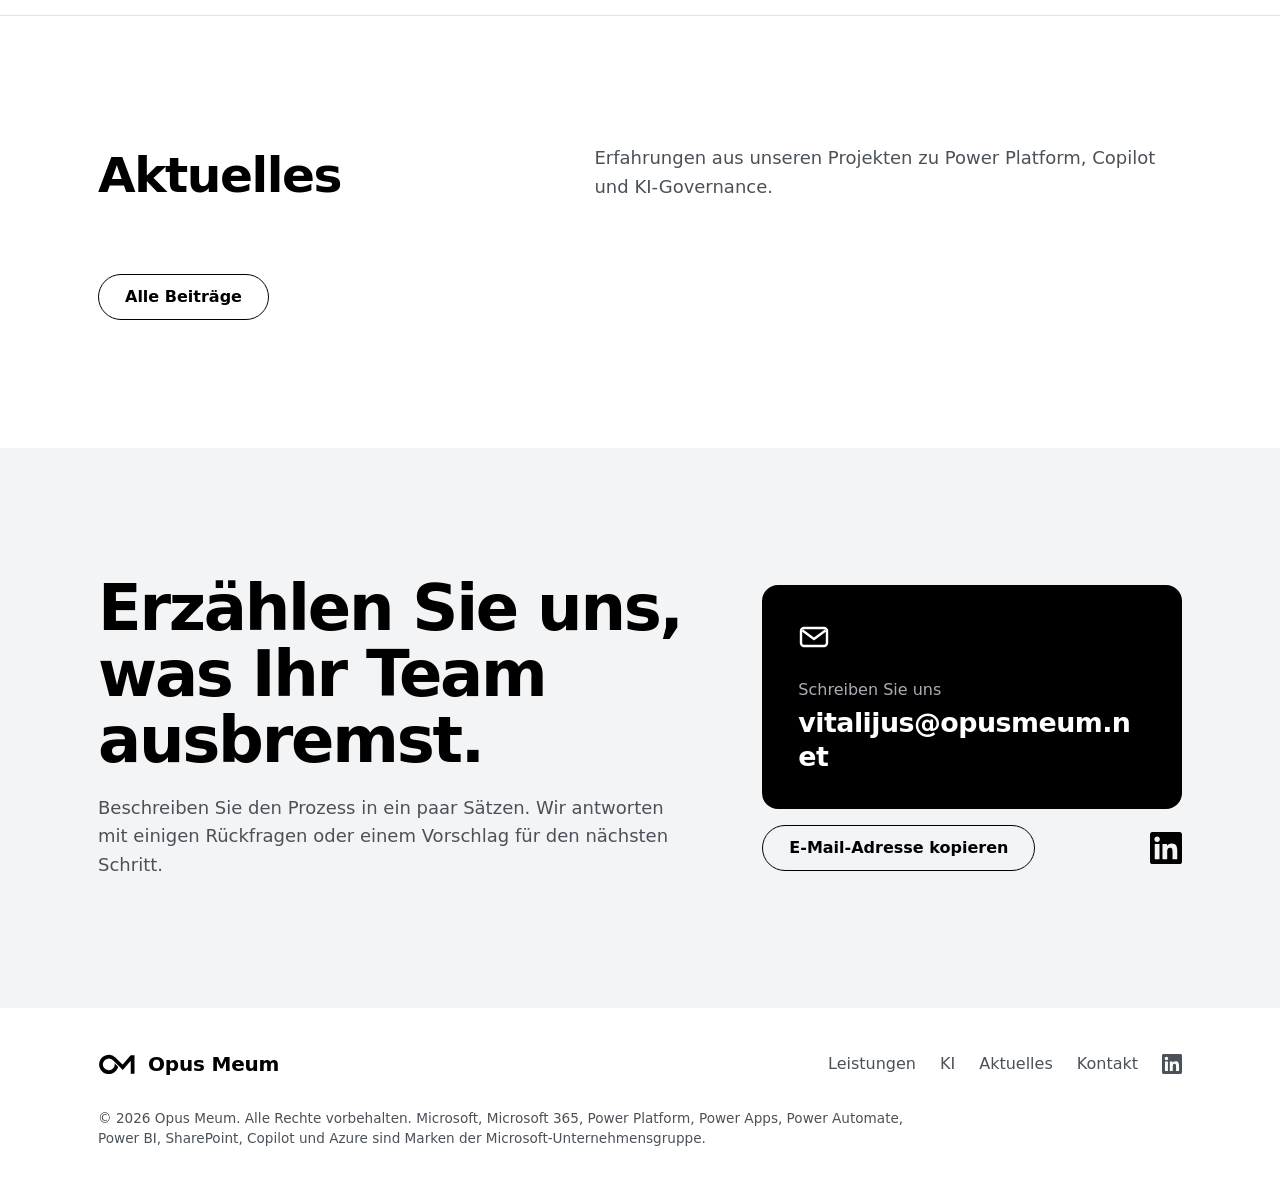
==== commit e3ddf8df: "Add Copilot readiness check button to the hero Outline button next to 'See what we build', linking t" ====
--- a/de/index.html
+++ b/de/index.html
@@ -69,6 +69,7 @@
           <p class="lede">Opus Meum ist ein Beratungsunternehmen für Microsoft Power Platform. Wir machen aus Tabellen, E-Mail-Ketten und manuellen Arbeitsschritten funktionierende Apps, Flows, Berichte und KI-Agenten, gemeinsam mit Ihrem Team entwickelt und so übergeben, dass Sie sie selbst betreiben können.</p>
           <div class="actions">
             <a class="btn btn-solid" href="#services">Leistungen ansehen</a>
+            <a class="btn btn-line" href="https://vitmonko.github.io/opusmeum.ai/de/copilot-readiness/">Copilot-Bereitschaft prüfen</a>
           </div>
         </div>
         <div class="mark-wrap">
--- a/styles.css
+++ b/styles.css
@@ -210,6 +210,46 @@
 .post-cta { margin-top: 64px; padding: 32px; background: var(--mist); border-radius: 12px; display: flex; flex-wrap: wrap; gap: 20px; align-items: center; justify-content: space-between; }
 .post-cta p { font-size: 1.25rem; font-weight: 600; letter-spacing: -0.01em; max-width: 24em; }
 
+/* Copilot readiness promo */
+.promo {
+  position: fixed; right: 24px; bottom: 24px; z-index: 60;
+  width: min(400px, calc(100vw - 32px));
+  display: grid; grid-template-columns: 56px 1fr; gap: 18px;
+  padding: 24px 24px 24px 22px; border-radius: 18px;
+  background: var(--ink); color: var(--paper);
+  box-shadow: 0 30px 60px -28px rgba(0, 0, 0, .55);
+  opacity: 0; visibility: hidden; transform: translateY(18px);
+  transition: opacity .35s ease, transform .45s cubic-bezier(.2, .8, .2, 1), visibility 0s linear .45s;
+}
+.promo.is-open { opacity: 1; visibility: visible; transform: none; transition-delay: 0s; }
+.promo-mark { width: 56px; height: 56px; }
+.promo-text { padding-right: 18px; }
+.promo-title { font-size: 1.2rem; font-weight: 600; line-height: 1.25; letter-spacing: -0.015em; }
+.promo-body { margin-top: 8px; color: var(--night-muted); font-size: .98rem; line-height: 1.5; }
+.promo-cta {
+  display: inline-flex; margin-top: 18px; padding: 11px 20px; border-radius: 999px;
+  background: var(--paper); color: var(--ink); border: 1.5px solid var(--paper);
+  font-weight: 600; font-size: .95rem; line-height: 1; text-decoration: none;
+  transition: background-color .15s, color .15s;
+}
+.promo-cta:hover { background: var(--ink); color: var(--paper); }
+.promo-cta:focus-visible, .promo-close:focus-visible { outline: 2px solid var(--paper); outline-offset: 3px; }
+.promo-close {
+  position: absolute; top: 12px; right: 12px; width: 32px; height: 32px;
+  display: grid; place-items: center; border: 0; border-radius: 50%;
+  background: transparent; color: var(--night-muted); cursor: pointer;
+  transition: background-color .15s, color .15s;
+}
+.promo-close:hover { background: #2b2e33; color: var(--paper); }
+@media (max-width: 520px) {
+  .promo { right: 16px; left: 16px; bottom: 16px; width: auto; grid-template-columns: 44px 1fr; gap: 14px; padding: 20px; }
+  .promo-mark { width: 44px; height: 44px; }
+  .promo-title { font-size: 1.08rem; }
+}
+@media (prefers-reduced-motion: reduce) {
+  .promo, .promo.is-open { transition: none; transform: none; }
+}
+
 /* Footer */
 .site-footer { padding: 40px 0 48px; }
 .site-footer .top { display: flex; justify-content: space-between; align-items: center; gap: 24px; flex-wrap: wrap; }
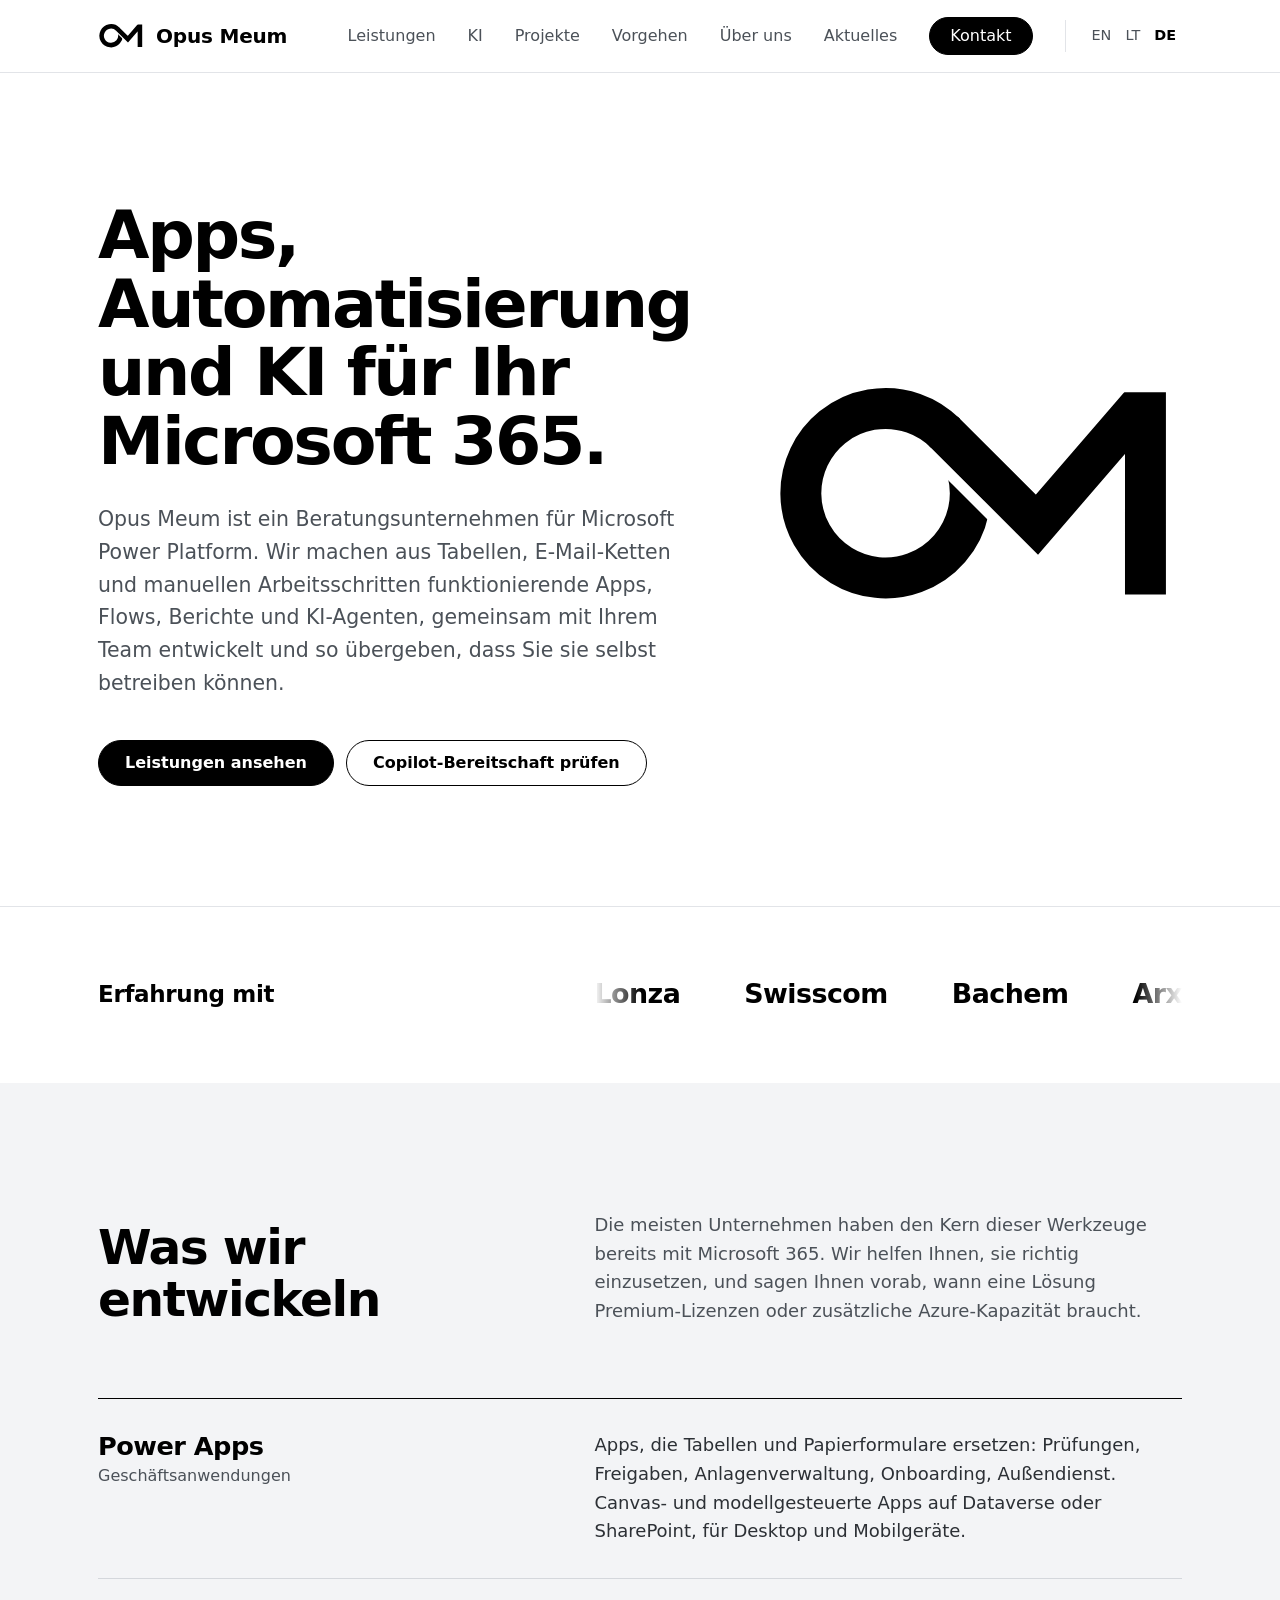
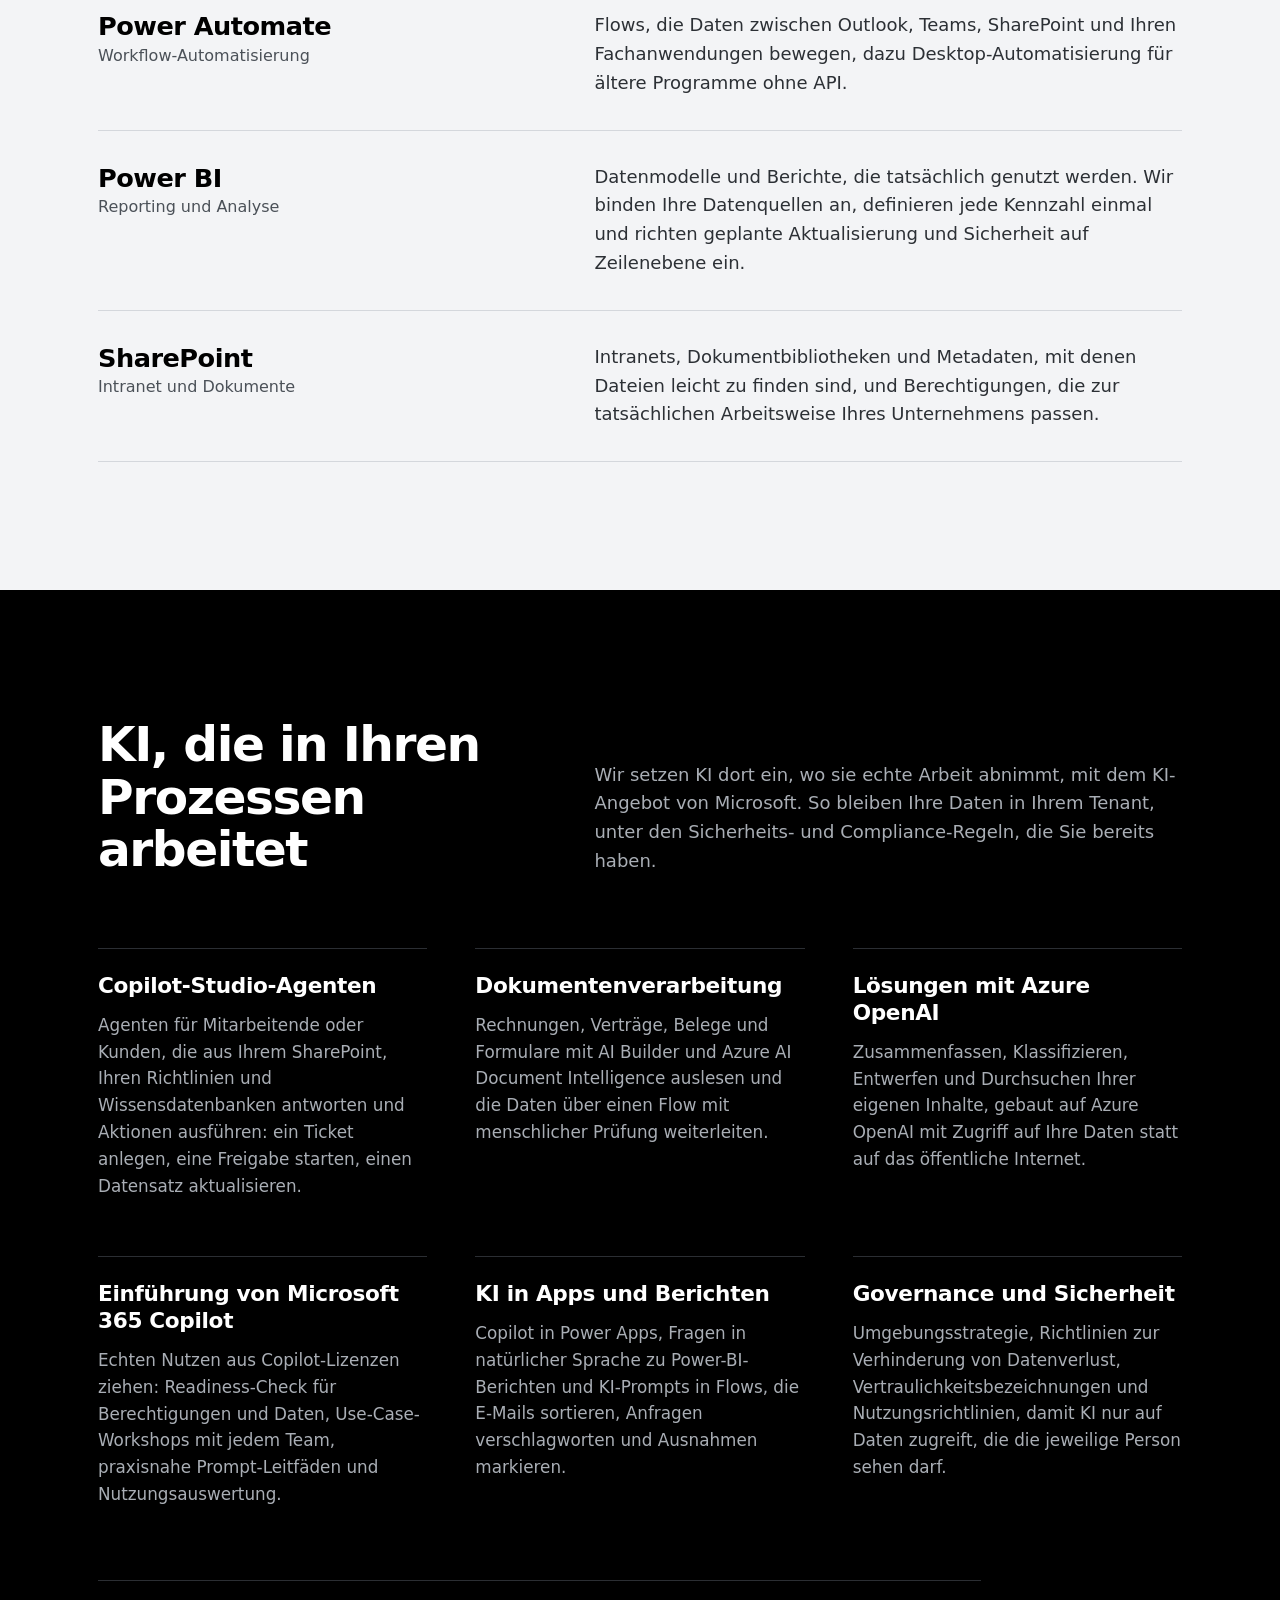
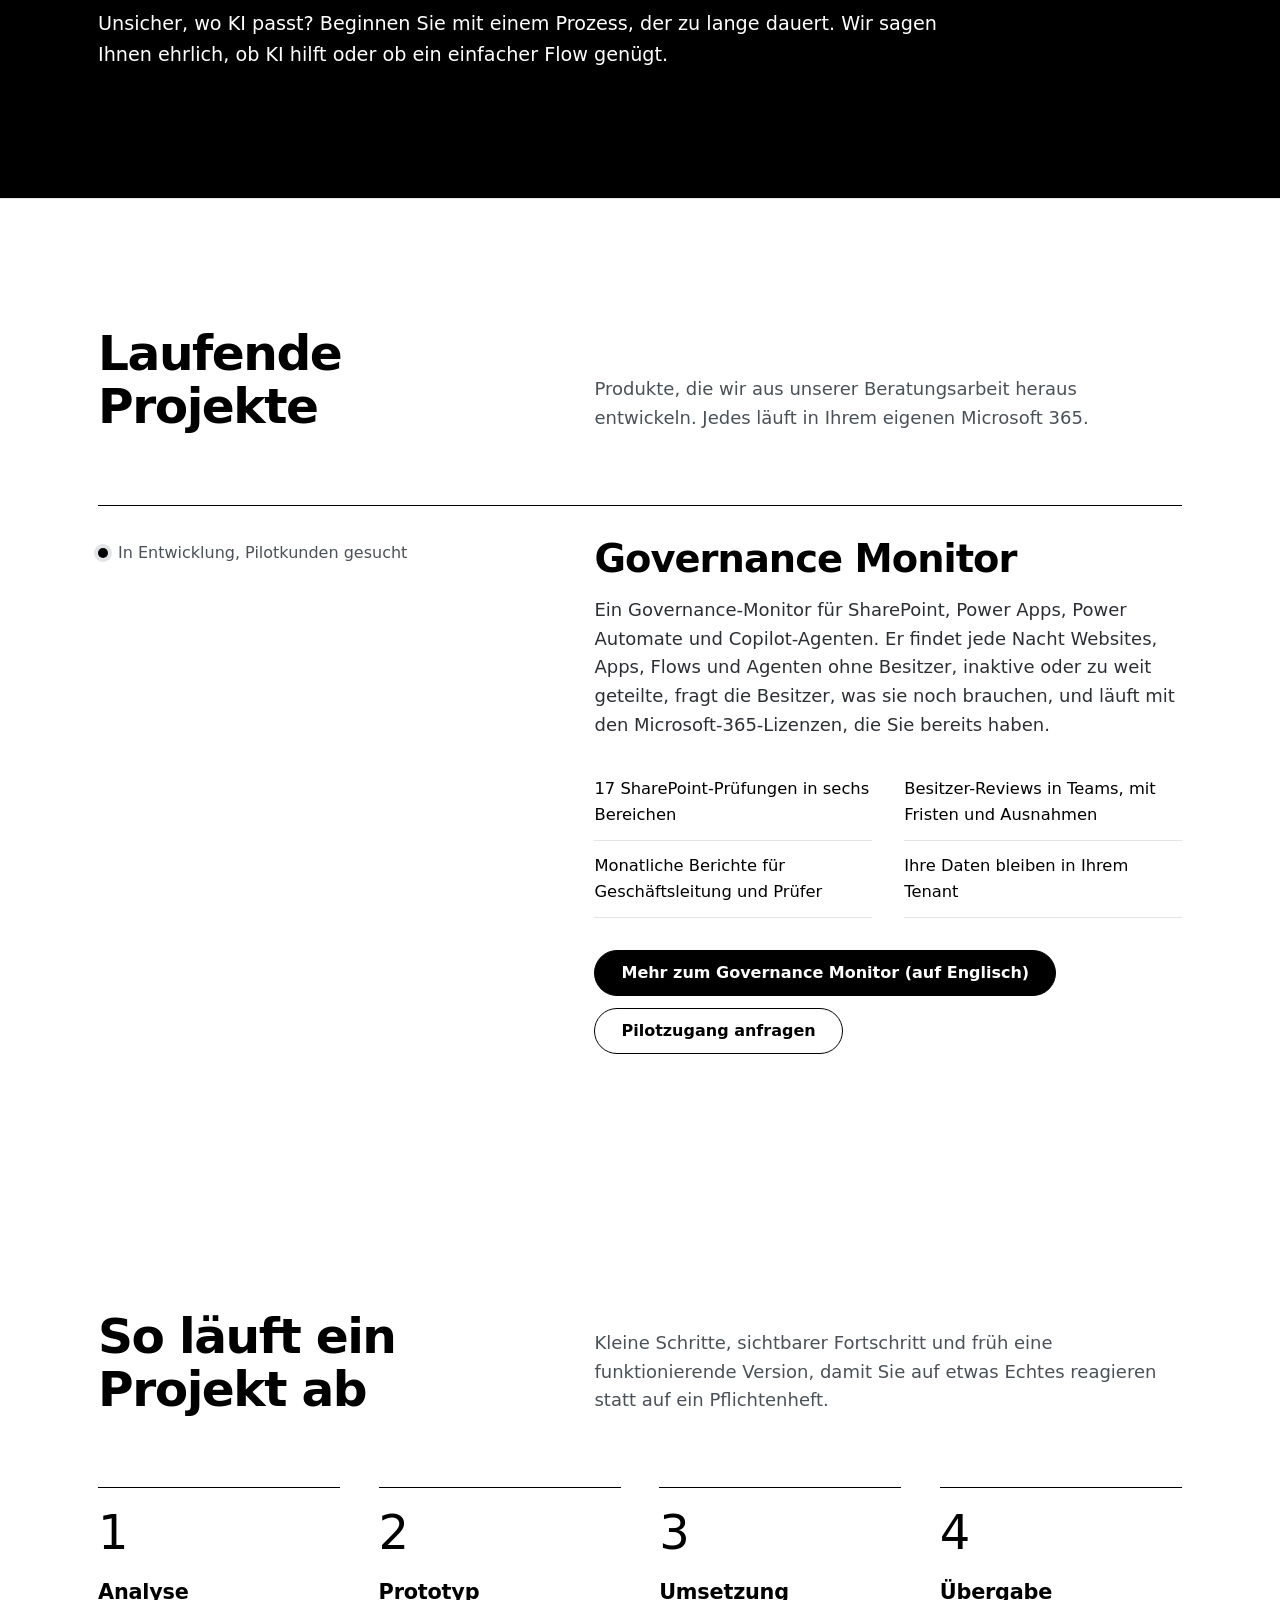
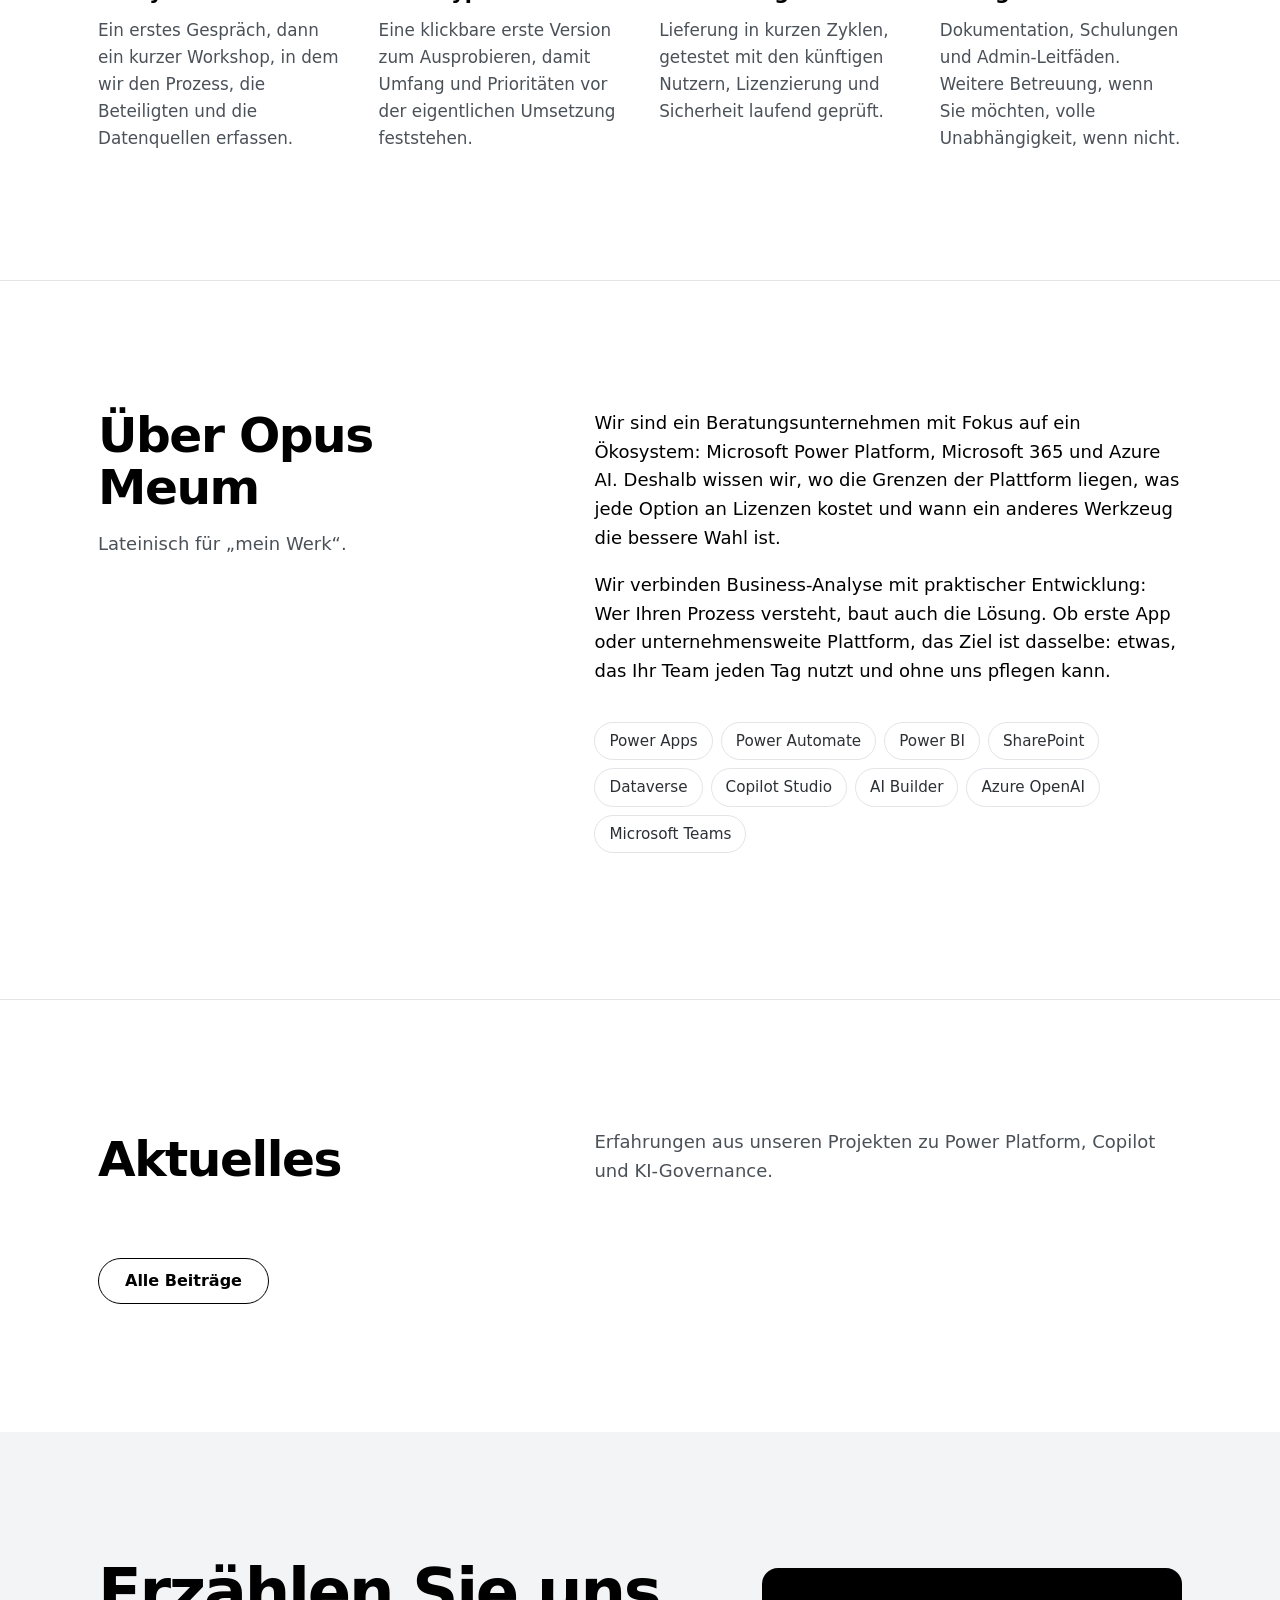
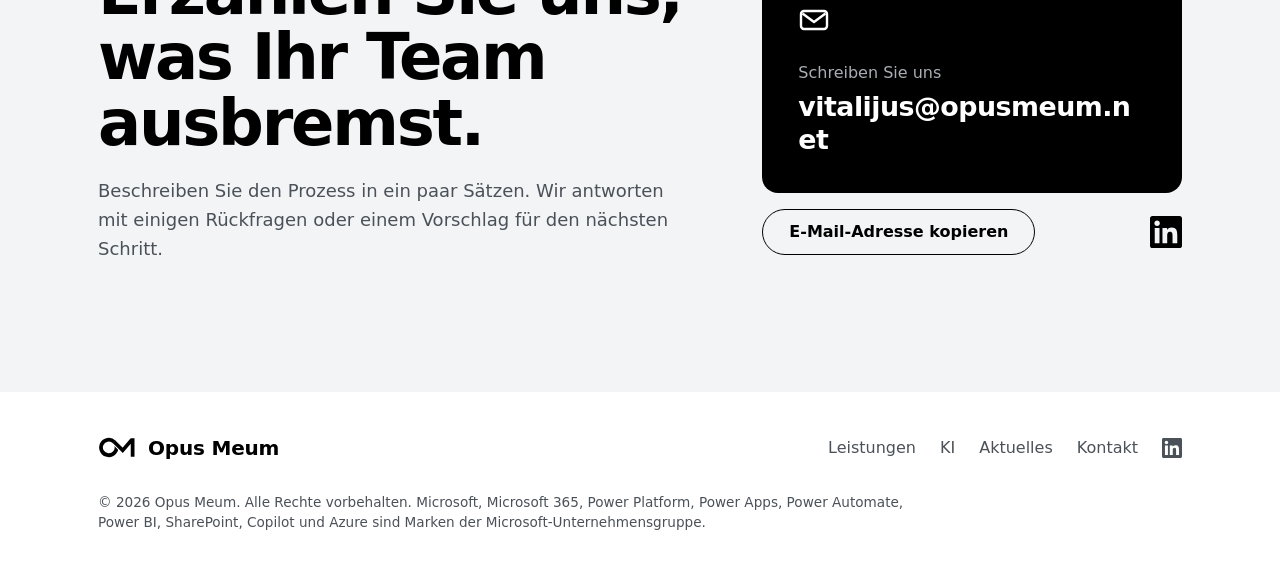
==== commit 05f28f0e: "Add Ongoing projects section and Governance Monitor page - New page /projects/governance-monitor/, c" ====
--- a/de/index.html
+++ b/de/index.html
@@ -48,6 +48,7 @@
       <nav class="nav" aria-label="Hauptmenü">
         <a href="#services">Leistungen</a>
         <a href="#ai">KI</a>
+        <a href="#projects">Projekte</a>
         <a href="#approach">Vorgehen</a>
         <a href="#about">Über uns</a>
         <a href="#news">Aktuelles</a>
@@ -191,6 +192,34 @@
       </div>
     </section>
 
+    <section class="projects" id="projects">
+      <div class="wrap">
+        <div class="section-head">
+          <h2>Laufende Projekte</h2>
+          <p>Produkte, die wir aus unserer Beratungsarbeit heraus entwickeln. Jedes läuft in Ihrem eigenen Microsoft 365.</p>
+        </div>
+        <article class="project">
+          <div class="project-meta">
+            <p class="project-status"><span class="project-dot" aria-hidden="true"></span>In Entwicklung, Pilotkunden gesucht</p>
+          </div>
+          <div class="project-body">
+            <h3>Governance Monitor</h3>
+            <p>Ein Governance-Monitor für SharePoint, Power Apps, Power Automate und Copilot-Agenten. Er findet jede Nacht Websites, Apps, Flows und Agenten ohne Besitzer, inaktive oder zu weit geteilte, fragt die Besitzer, was sie noch brauchen, und läuft mit den Microsoft-365-Lizenzen, die Sie bereits haben.</p>
+            <ul class="project-facts">
+              <li>17 SharePoint-Prüfungen in sechs Bereichen</li>
+              <li>Besitzer-Reviews in Teams, mit Fristen und Ausnahmen</li>
+              <li>Monatliche Berichte für Geschäftsleitung und Prüfer</li>
+              <li>Ihre Daten bleiben in Ihrem Tenant</li>
+            </ul>
+            <div class="project-actions">
+              <a class="btn btn-solid" href="/projects/governance-monitor/">Mehr zum Governance Monitor (auf Englisch)</a>
+              <a class="btn btn-line" href="mailto:vitalijus@opusmeum.net?subject=Governance%20Monitor%20pilot">Pilotzugang anfragen</a>
+            </div>
+          </div>
+        </article>
+      </div>
+    </section>
+
     <section class="approach" id="approach">
       <div class="wrap">
         <div class="section-head">
--- a/styles.css
+++ b/styles.css
@@ -40,7 +40,7 @@
 .brand { display: flex; align-items: center; gap: 12px; text-decoration: none; font-weight: 600; font-size: 1.25rem; letter-spacing: -0.01em; white-space: nowrap; }
 .brand svg { width: 46px; height: auto; display: block; }
 .nav { display: flex; align-items: center; gap: 32px; }
-.nav a { text-decoration: none; font-weight: 500; font-size: 1rem; color: var(--graphite); }
+.nav a { text-decoration: none; font-weight: 500; font-size: 1rem; color: var(--graphite); white-space: nowrap; }
 .nav a:hover { color: var(--ink); }
 .lang { display: flex; gap: 2px; padding-left: 20px; border-left: 1px solid var(--rule); }
 .nav .lang a { font-size: .9rem; padding: 4px 6px; border-radius: 4px; }
@@ -128,6 +128,17 @@
 .ai-item h3 { font-size: 1.35rem; font-weight: 600; letter-spacing: -0.015em; line-height: 1.25; margin-bottom: 12px; }
 .ai-item p { color: var(--night-muted); font-size: 1.05rem; }
 .ai-note { margin-top: clamp(48px, 6vw, 72px); padding-top: 28px; border-top: 1px solid var(--night-rule); color: var(--paper); font-size: 1.2rem; max-width: 46em; }
+
+/* Ongoing projects */
+.projects { border-top: 1px solid var(--rule); }
+.project { display: grid; grid-template-columns: 5fr 7fr; gap: clamp(12px, 6vw, 80px); padding-top: 32px; border-top: 1px solid var(--ink); }
+.project-status { display: inline-flex; align-items: center; gap: 10px; font-size: 1rem; font-weight: 500; color: var(--graphite); }
+.project-dot { width: 10px; height: 10px; border-radius: 50%; background: var(--ink); box-shadow: 0 0 0 4px var(--rule); }
+.project-body h3 { font-size: clamp(1.8rem, 3vw, 2.4rem); font-weight: 600; letter-spacing: -0.025em; line-height: 1.1; }
+.project-body > p { margin-top: 16px; color: #2c3035; max-width: 38em; }
+.project-facts { list-style: none; margin: 24px 0 0; padding: 0; display: grid; grid-template-columns: 1fr 1fr; gap: 0 32px; max-width: 42em; }
+.project-facts li { padding: 12px 0; border-bottom: 1px solid var(--rule); font-weight: 500; font-size: 1.02rem; }
+.project-actions { margin-top: 32px; display: flex; flex-wrap: wrap; gap: 12px; }
 
 /* Approach */
 .steps { list-style: none; margin: 0; padding: 0; display: grid; grid-template-columns: repeat(4, 1fr); gap: clamp(24px, 3vw, 40px); counter-reset: step; }
@@ -267,6 +278,11 @@
 @media (max-width: 420px) {
   .site-header .brand-name { display: none; }
 }
+/* Six section links plus Contact and the language switcher need about 1100px in Lithuanian. */
+@media (max-width: 1100px) {
+  .nav > a:not(.btn) { display: none; }
+  .nav { gap: 16px; }
+}
 @media (max-width: 960px) {
   .ai-grid { grid-template-columns: repeat(2, 1fr); }
   .steps { grid-template-columns: repeat(2, 1fr); row-gap: 48px; }
@@ -285,6 +301,7 @@
   .news-item { grid-template-columns: 1fr; gap: 14px; padding: 26px 0; }
   .news-meta img { max-width: none; }
   .post-cta { padding: 24px; }
-  .ai-grid, .steps { grid-template-columns: 1fr; }
+  .ai-grid, .steps, .project, .project-facts { grid-template-columns: 1fr; }
+  .project-actions .btn { width: 100%; text-align: center; }
   .ai-grid { gap: 40px; }
 }
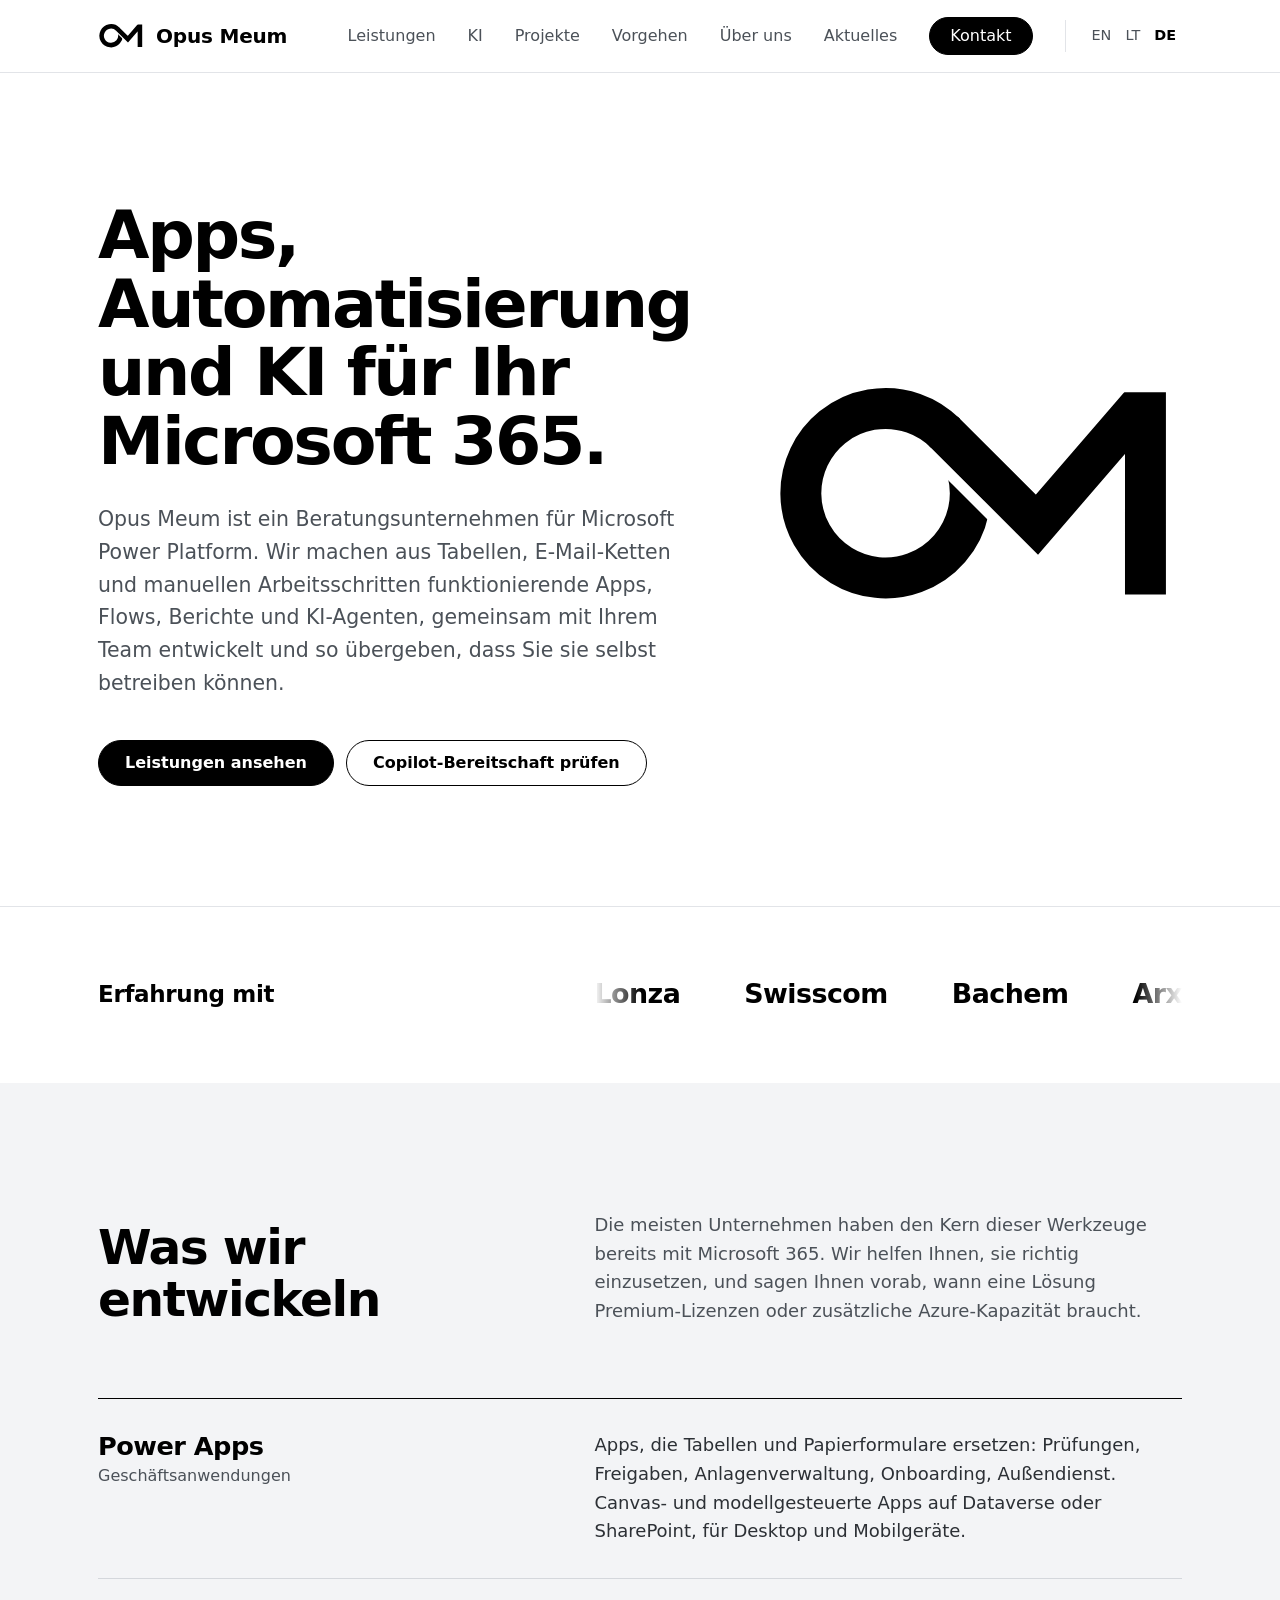
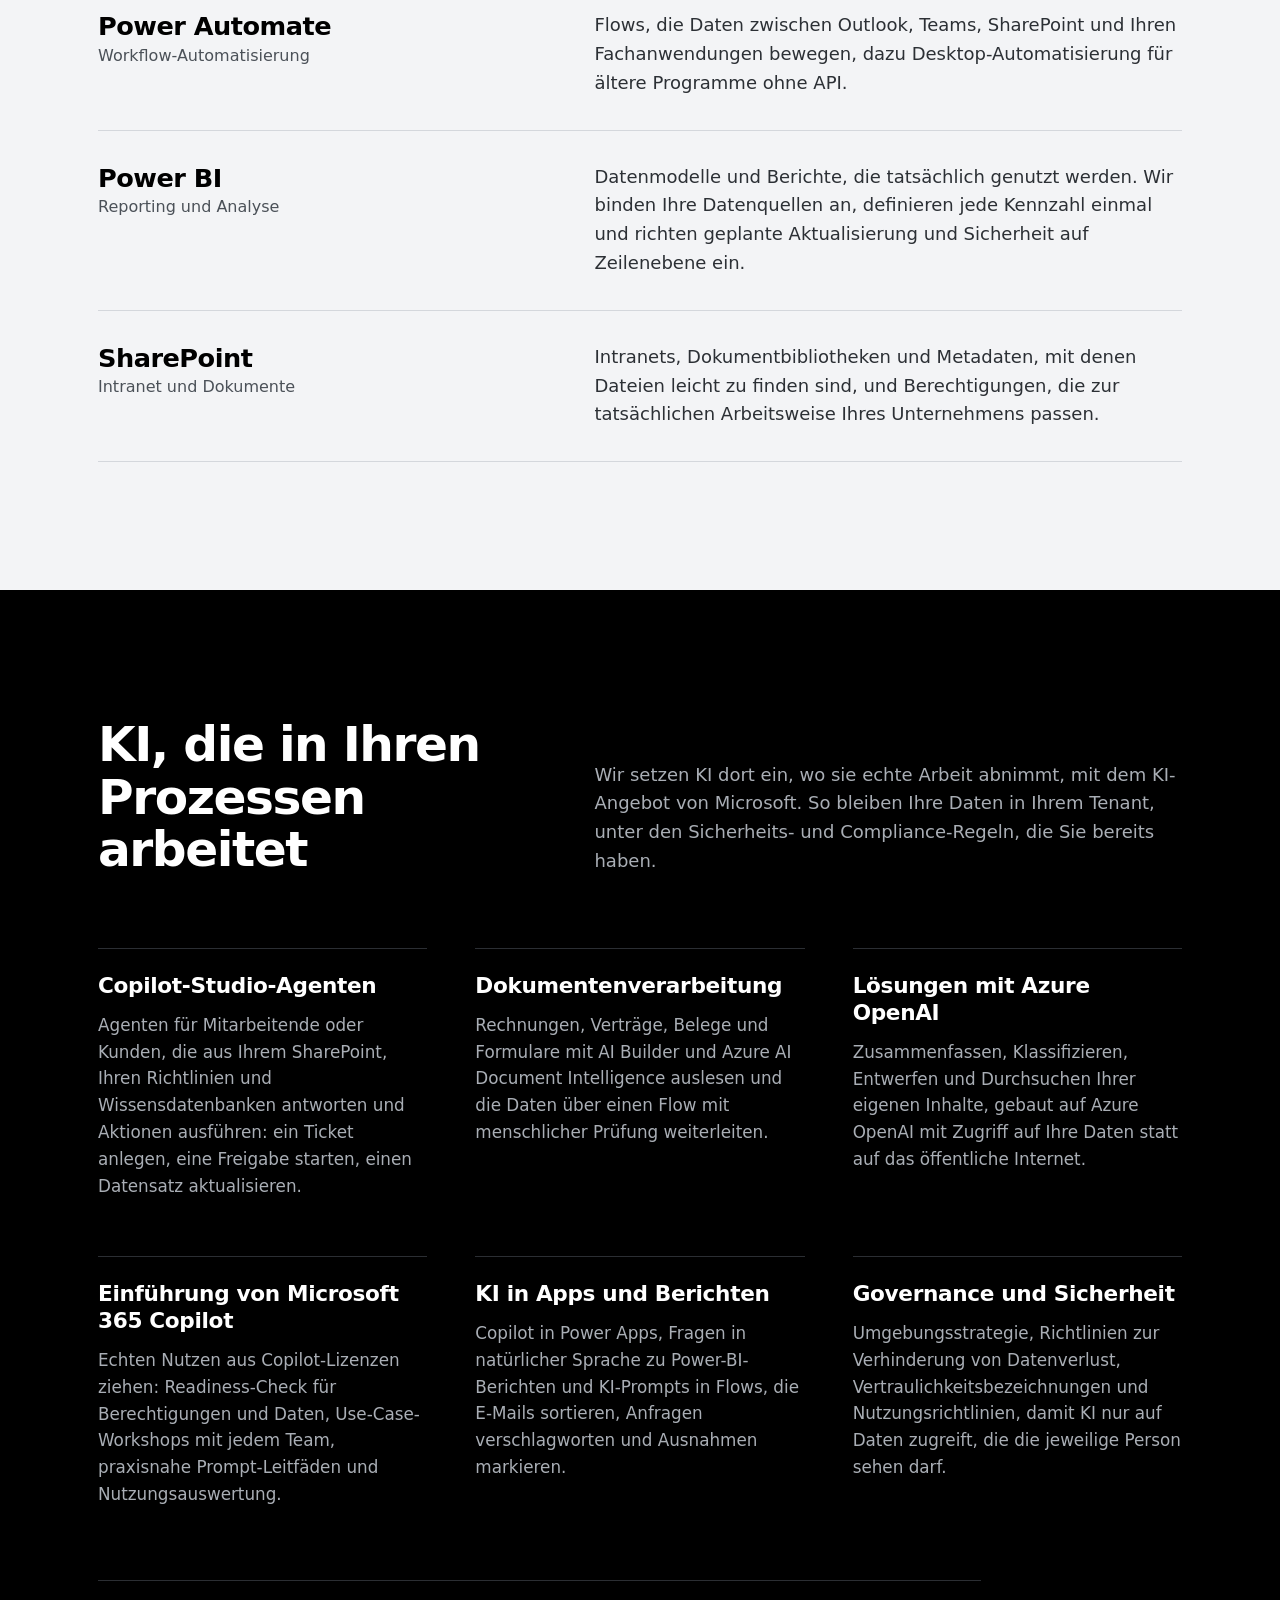
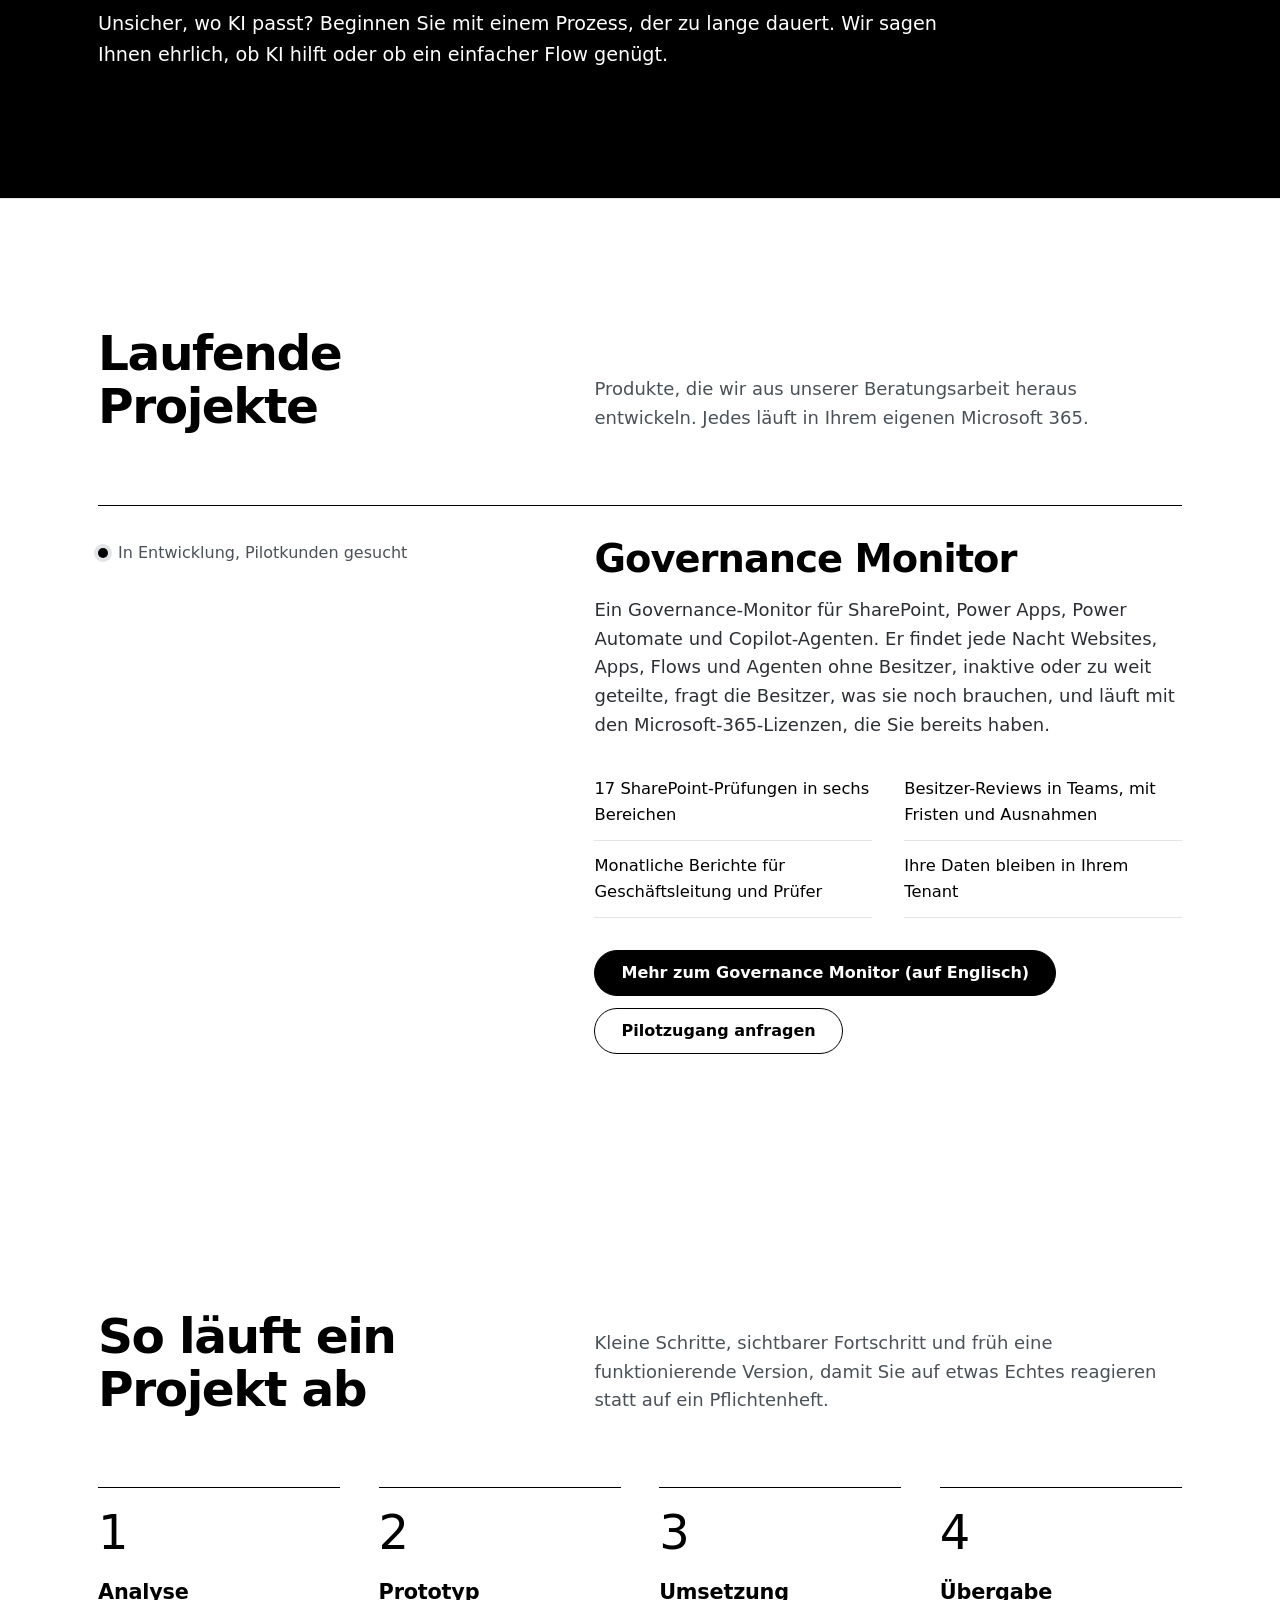
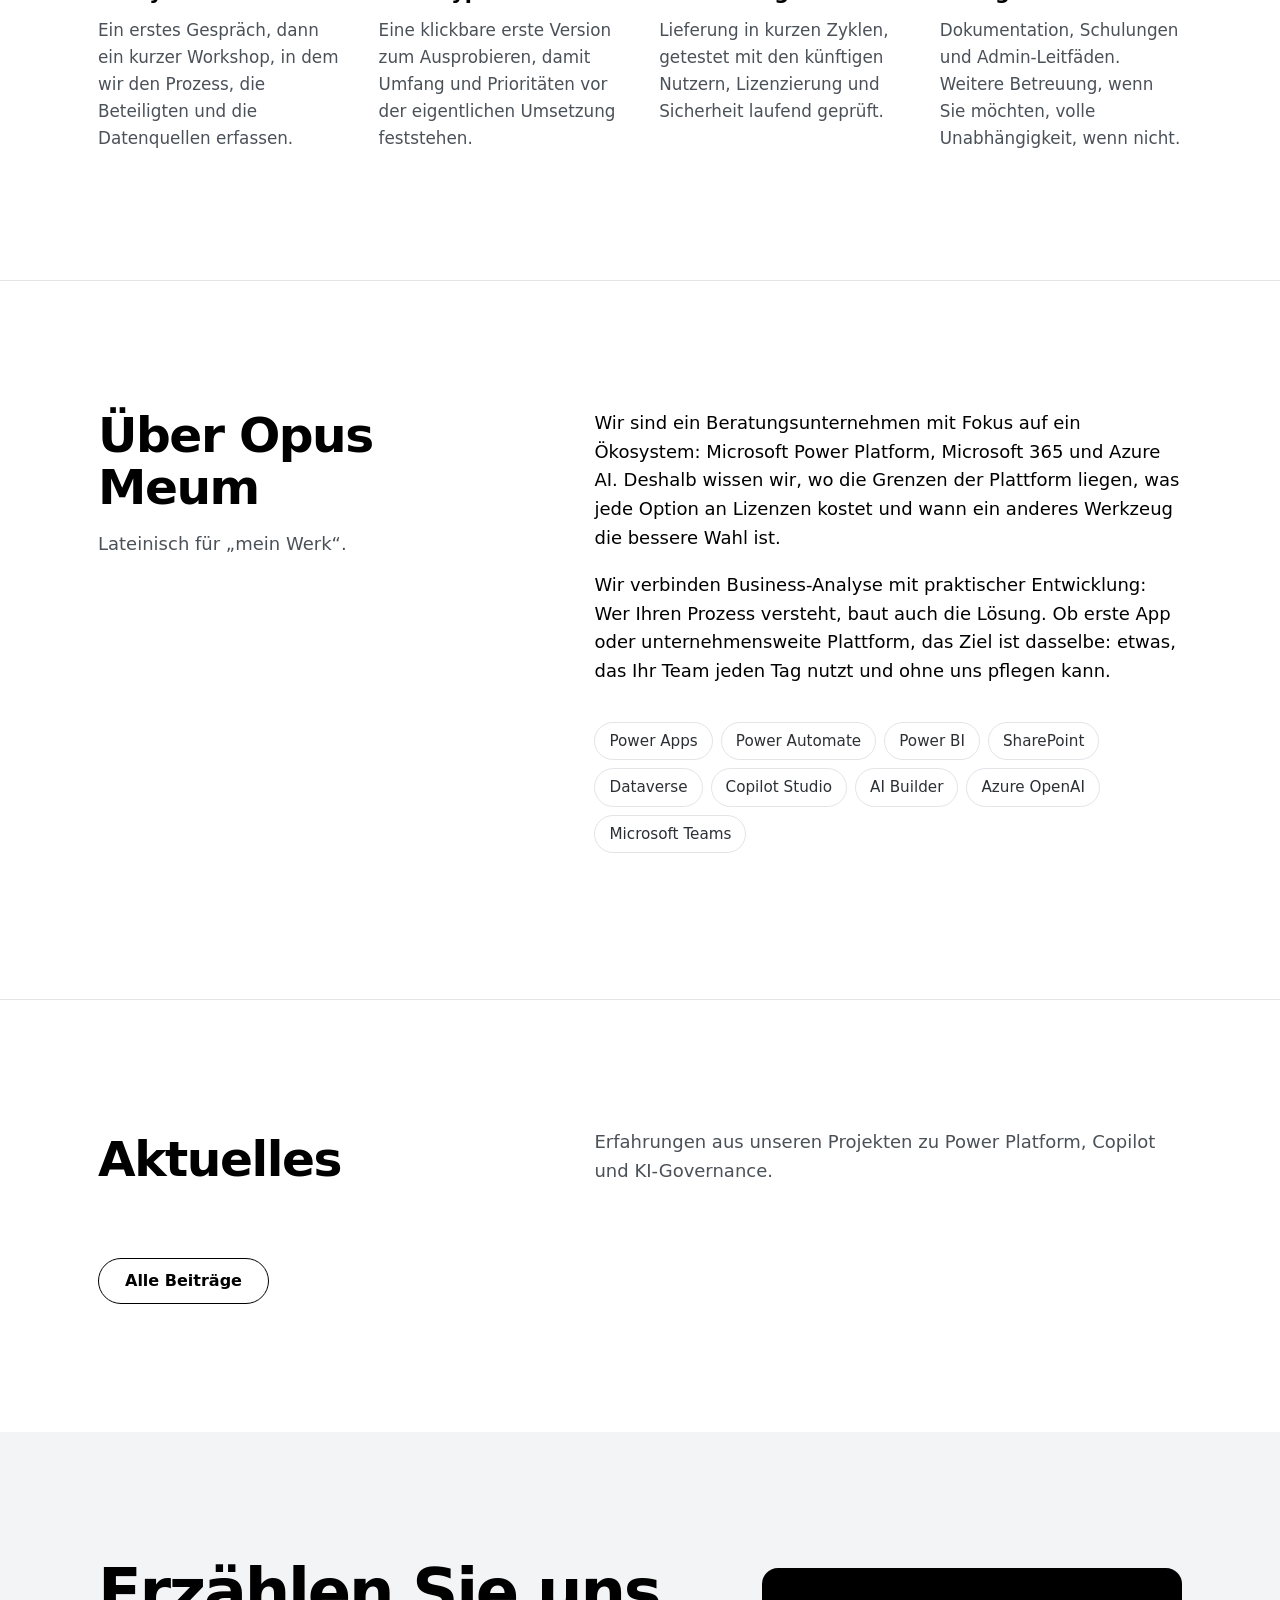
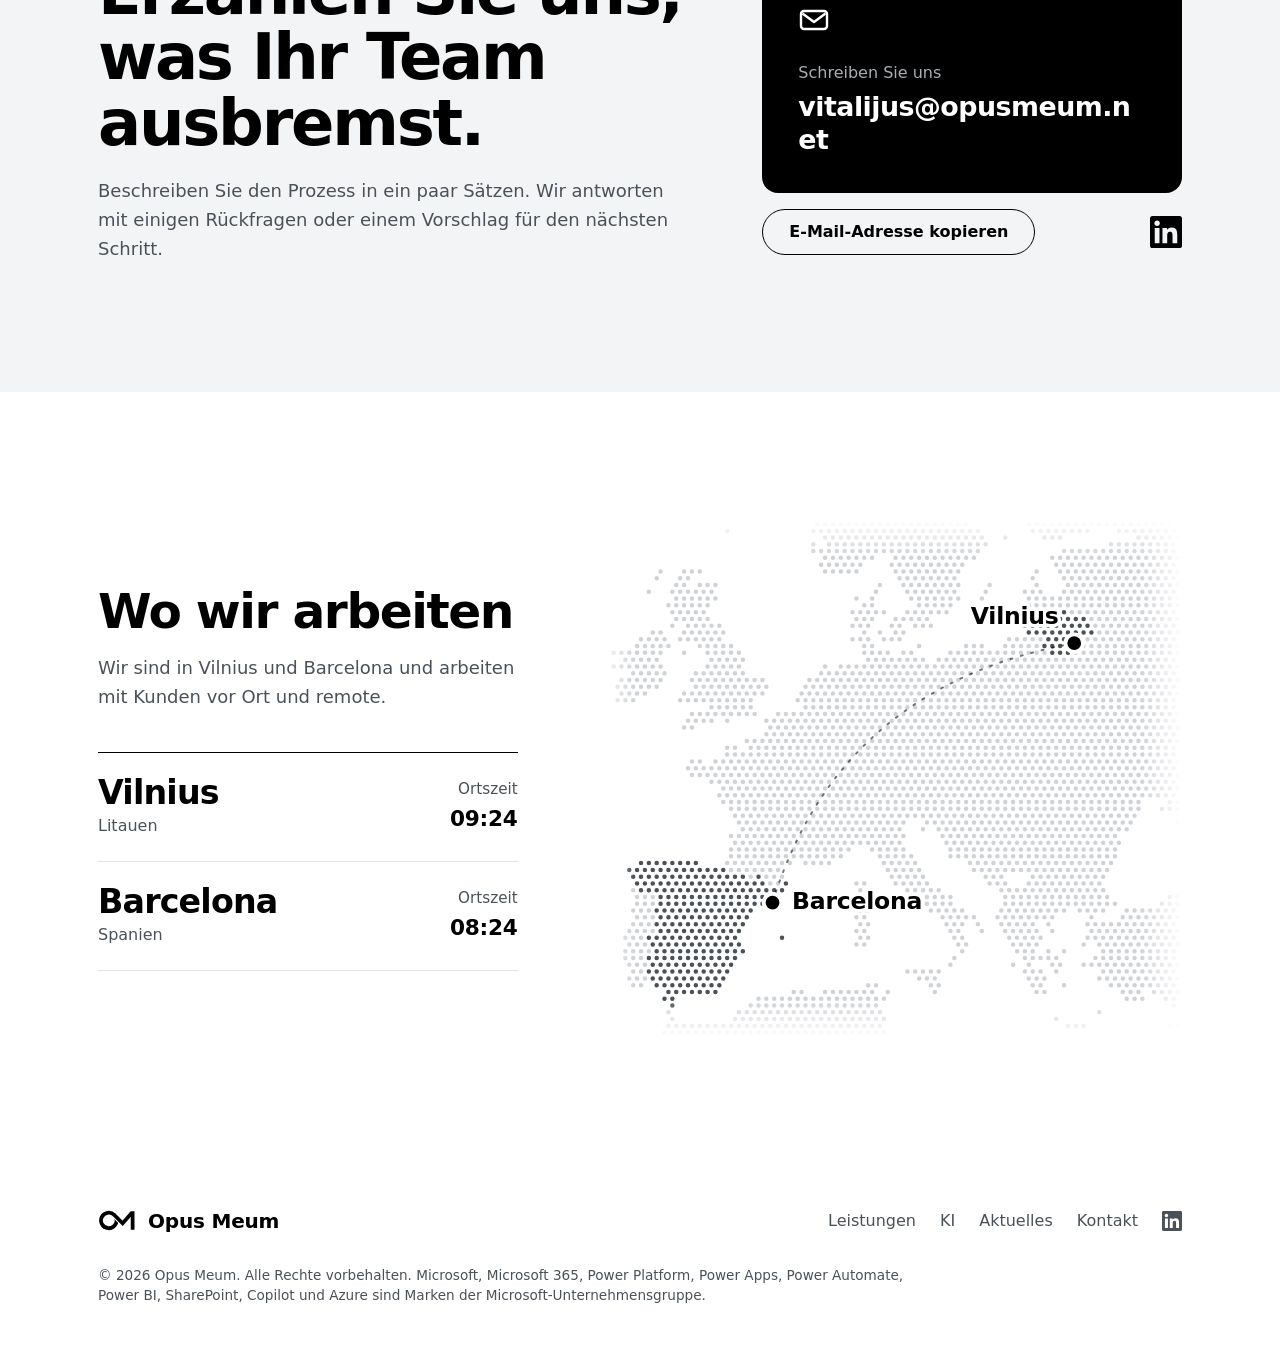
==== commit 6de7f42d: "Add locations section with Vilnius and Barcelona on a dot map - 'Where we work' at the bottom of the" ====
--- a/de/index.html
+++ b/de/index.html
@@ -295,6 +295,42 @@
         </div>
       </div>
     </section>
+    <section class="locations" id="locations" aria-labelledby="locations-title">
+      <div class="wrap">
+        <div class="loc-text">
+          <h2 id="locations-title">Wo wir arbeiten</h2>
+          <p>Wir sind in Vilnius und Barcelona und arbeiten mit Kunden vor Ort und remote.</p>
+          <ul class="loc-list">
+            <li class="loc">
+              <span class="loc-city">Vilnius</span>
+              <span class="loc-country">Litauen</span>
+              <span class="loc-time" data-tz="Europe/Vilnius" data-label="Ortszeit"></span>
+            </li>
+            <li class="loc">
+              <span class="loc-city">Barcelona</span>
+              <span class="loc-country">Spanien</span>
+              <span class="loc-time" data-tz="Europe/Madrid" data-label="Ortszeit"></span>
+            </li>
+          </ul>
+        </div>
+        <figure class="loc-map">
+          <svg viewBox="0 0 600 528" role="img" aria-label="Europakarte mit Vilnius und Barcelona">
+            <image href="/images/europe-dots.svg" width="600" height="528"/>
+            <path class="loc-route" d="M182.3 390.8 Q 250 170 490.4 125.8"/>
+            <g class="loc-pin">
+              <circle class="loc-pulse" cx="490.4" cy="125.8" r="9"/>
+              <circle class="loc-dot" cx="490.4" cy="125.8" r="9"/>
+              <text class="loc-label" x="474.4" y="105.8" text-anchor="end">Vilnius</text>
+            </g>
+            <g class="loc-pin">
+              <circle class="loc-pulse loc-pulse-late" cx="182.3" cy="390.8" r="9"/>
+              <circle class="loc-dot" cx="182.3" cy="390.8" r="9"/>
+              <text class="loc-label" x="202.3" y="396.8">Barcelona</text>
+            </g>
+          </svg>
+        </figure>
+      </div>
+    </section>
   </main>
 
   <footer class="site-footer">
--- a/styles.css
+++ b/styles.css
@@ -261,6 +261,36 @@
   .promo, .promo.is-open { transition: none; transform: none; }
 }
 
+/* Locations */
+.locations .wrap { display: grid; grid-template-columns: 5fr 7fr; gap: clamp(32px, 6vw, 80px); align-items: center; }
+.loc-text h2 { font-size: clamp(2rem, 3.8vw, 3.1rem); line-height: 1.08; font-weight: 600; letter-spacing: -0.03em; }
+.loc-text > p { margin-top: 16px; color: var(--graphite); max-width: 28em; }
+.loc-list { list-style: none; margin: 40px 0 0; padding: 0; border-top: 1px solid var(--ink); }
+.loc { display: grid; grid-template-columns: 1fr auto; grid-template-areas: "city time" "country time"; align-items: center; column-gap: 16px; padding: 22px 0; border-bottom: 1px solid var(--rule); }
+.loc-city { grid-area: city; font-size: clamp(1.6rem, 2.6vw, 2.1rem); font-weight: 600; letter-spacing: -0.025em; line-height: 1.1; }
+.loc-country { grid-area: country; color: var(--graphite); font-size: 1rem; margin-top: 2px; }
+.loc-time { grid-area: time; text-align: right; color: var(--graphite); font-size: .95rem; font-variant-numeric: tabular-nums; }
+.loc-time b { display: block; color: var(--ink); font-size: 1.35rem; font-weight: 600; letter-spacing: -0.01em; }
+.loc-map {
+  margin: 0;
+  -webkit-mask-image: linear-gradient(to right, transparent, #000 7%, #000 93%, transparent), linear-gradient(to bottom, transparent, #000 7%, #000 93%, transparent);
+  -webkit-mask-composite: source-in;
+  mask-image: linear-gradient(to right, transparent, #000 7%, #000 93%, transparent), linear-gradient(to bottom, transparent, #000 7%, #000 93%, transparent);
+  mask-composite: intersect;
+}
+.loc-map svg { display: block; width: 100%; height: auto; overflow: visible; }
+.loc-route { fill: none; stroke: var(--ink); stroke-width: 2; stroke-dasharray: 2 9; stroke-linecap: round; opacity: .55; }
+.loc-dot { fill: var(--ink); stroke: var(--paper); stroke-width: 4; }
+.loc-pulse { fill: var(--ink); opacity: 0; transform-box: fill-box; transform-origin: center; }
+.loc-label { font-family: "Urbanist", system-ui, sans-serif; font-size: 24px; font-weight: 700; letter-spacing: -0.01em; fill: var(--ink); paint-order: stroke; stroke: var(--paper); stroke-width: 7px; stroke-linejoin: round; }
+@media (prefers-reduced-motion: no-preference) {
+  .loc-pulse { animation: loc-pulse 2.6s ease-out infinite; }
+  .loc-pulse-late { animation-delay: 1.3s; }
+  .loc-route { animation: loc-route 1.6s linear infinite; }
+}
+@keyframes loc-pulse { 0% { transform: scale(1); opacity: .35; } 100% { transform: scale(3.4); opacity: 0; } }
+@keyframes loc-route { to { stroke-dashoffset: -11; } }
+
 /* Footer */
 .site-footer { padding: 40px 0 48px; }
 .site-footer .top { display: flex; justify-content: space-between; align-items: center; gap: 24px; flex-wrap: wrap; }
@@ -302,6 +332,7 @@
   .news-meta img { max-width: none; }
   .post-cta { padding: 24px; }
   .ai-grid, .steps, .project, .project-facts { grid-template-columns: 1fr; }
+  .locations .wrap { grid-template-columns: 1fr; }
   .project-actions .btn { width: 100%; text-align: center; }
   .ai-grid { gap: 40px; }
 }
